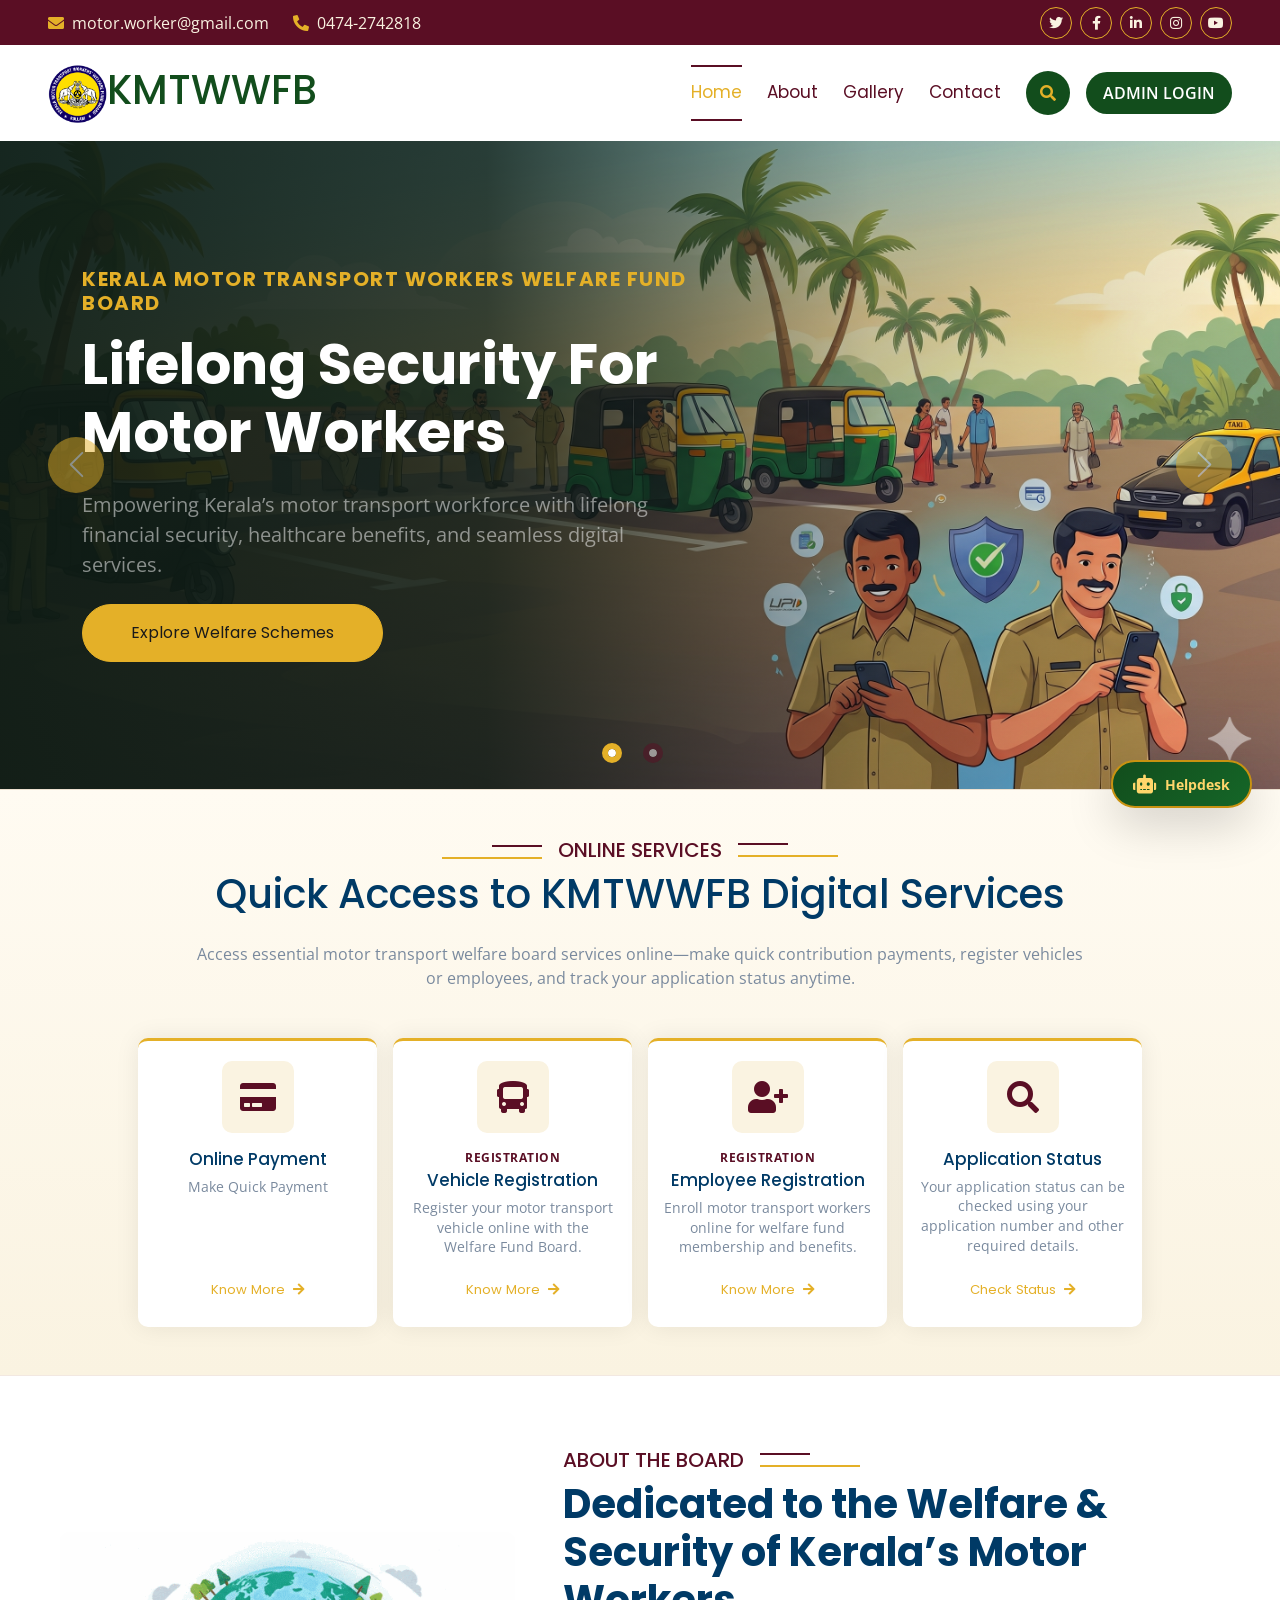
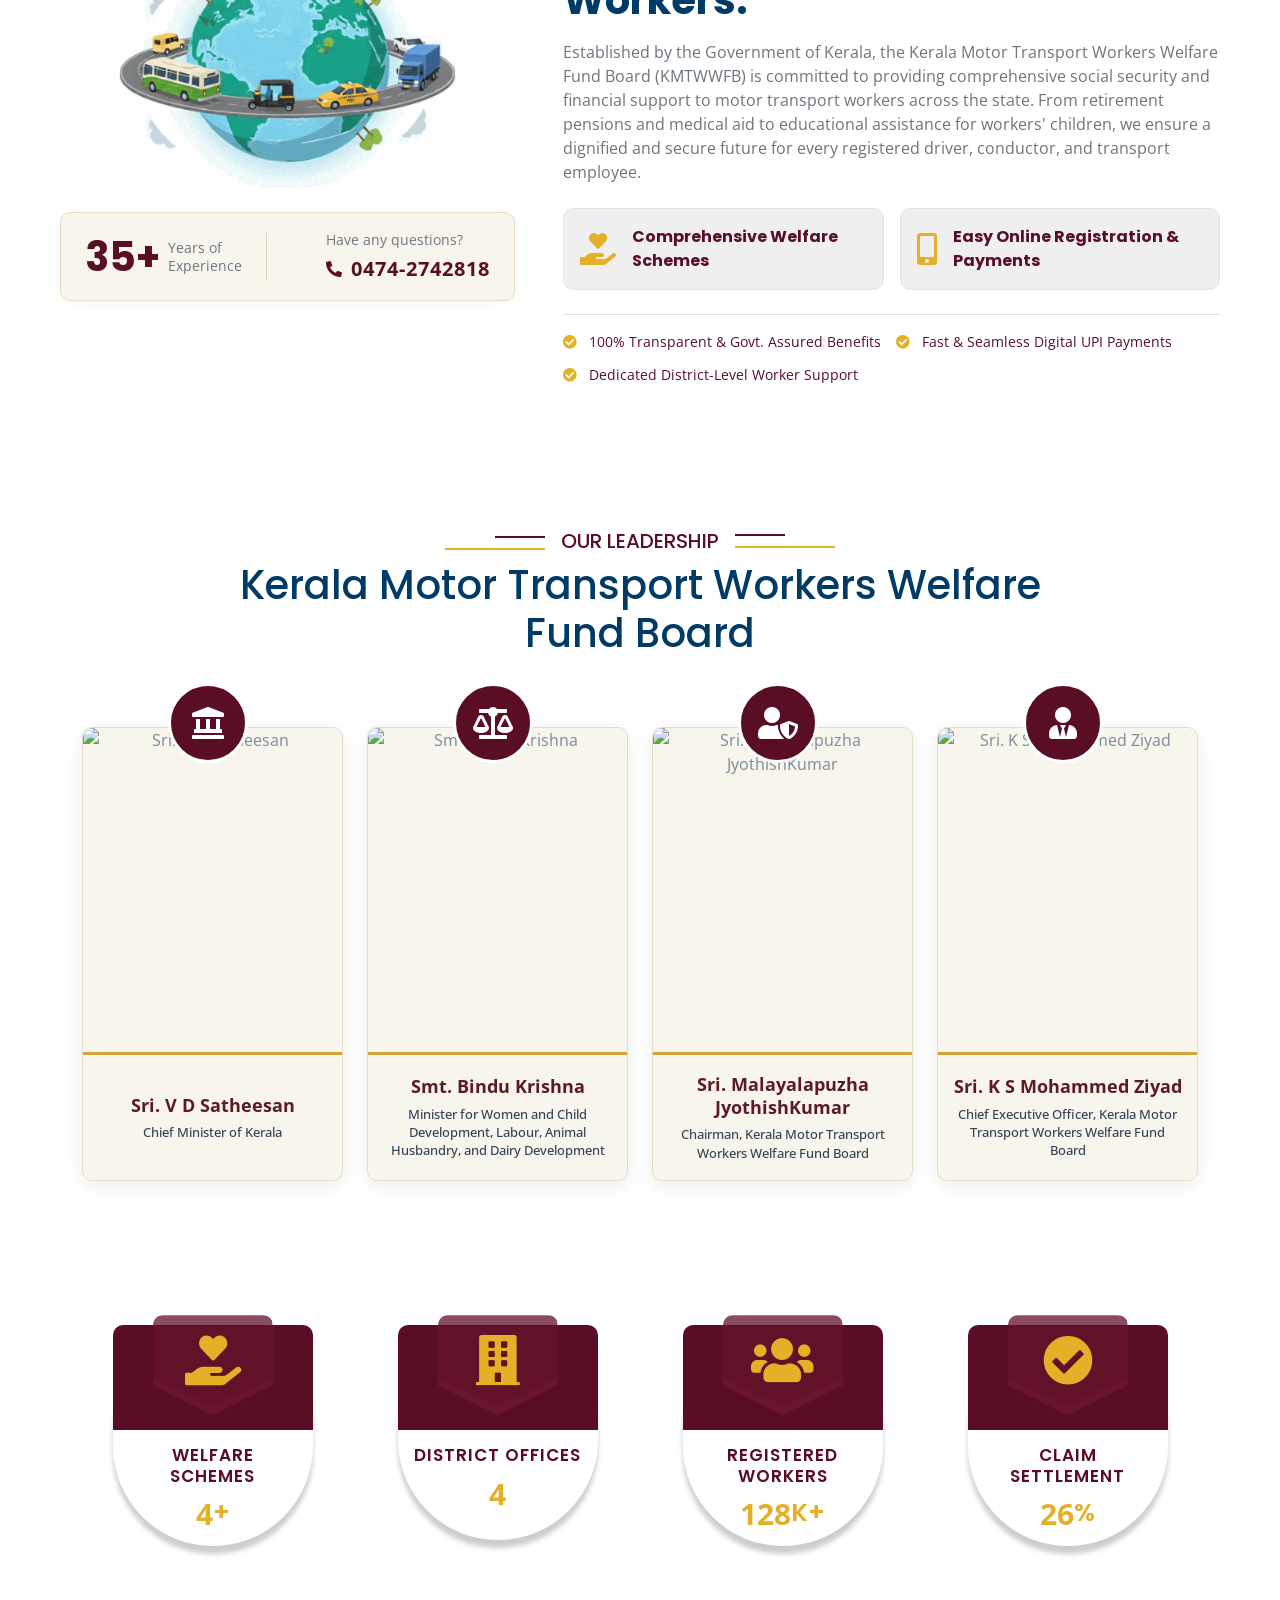
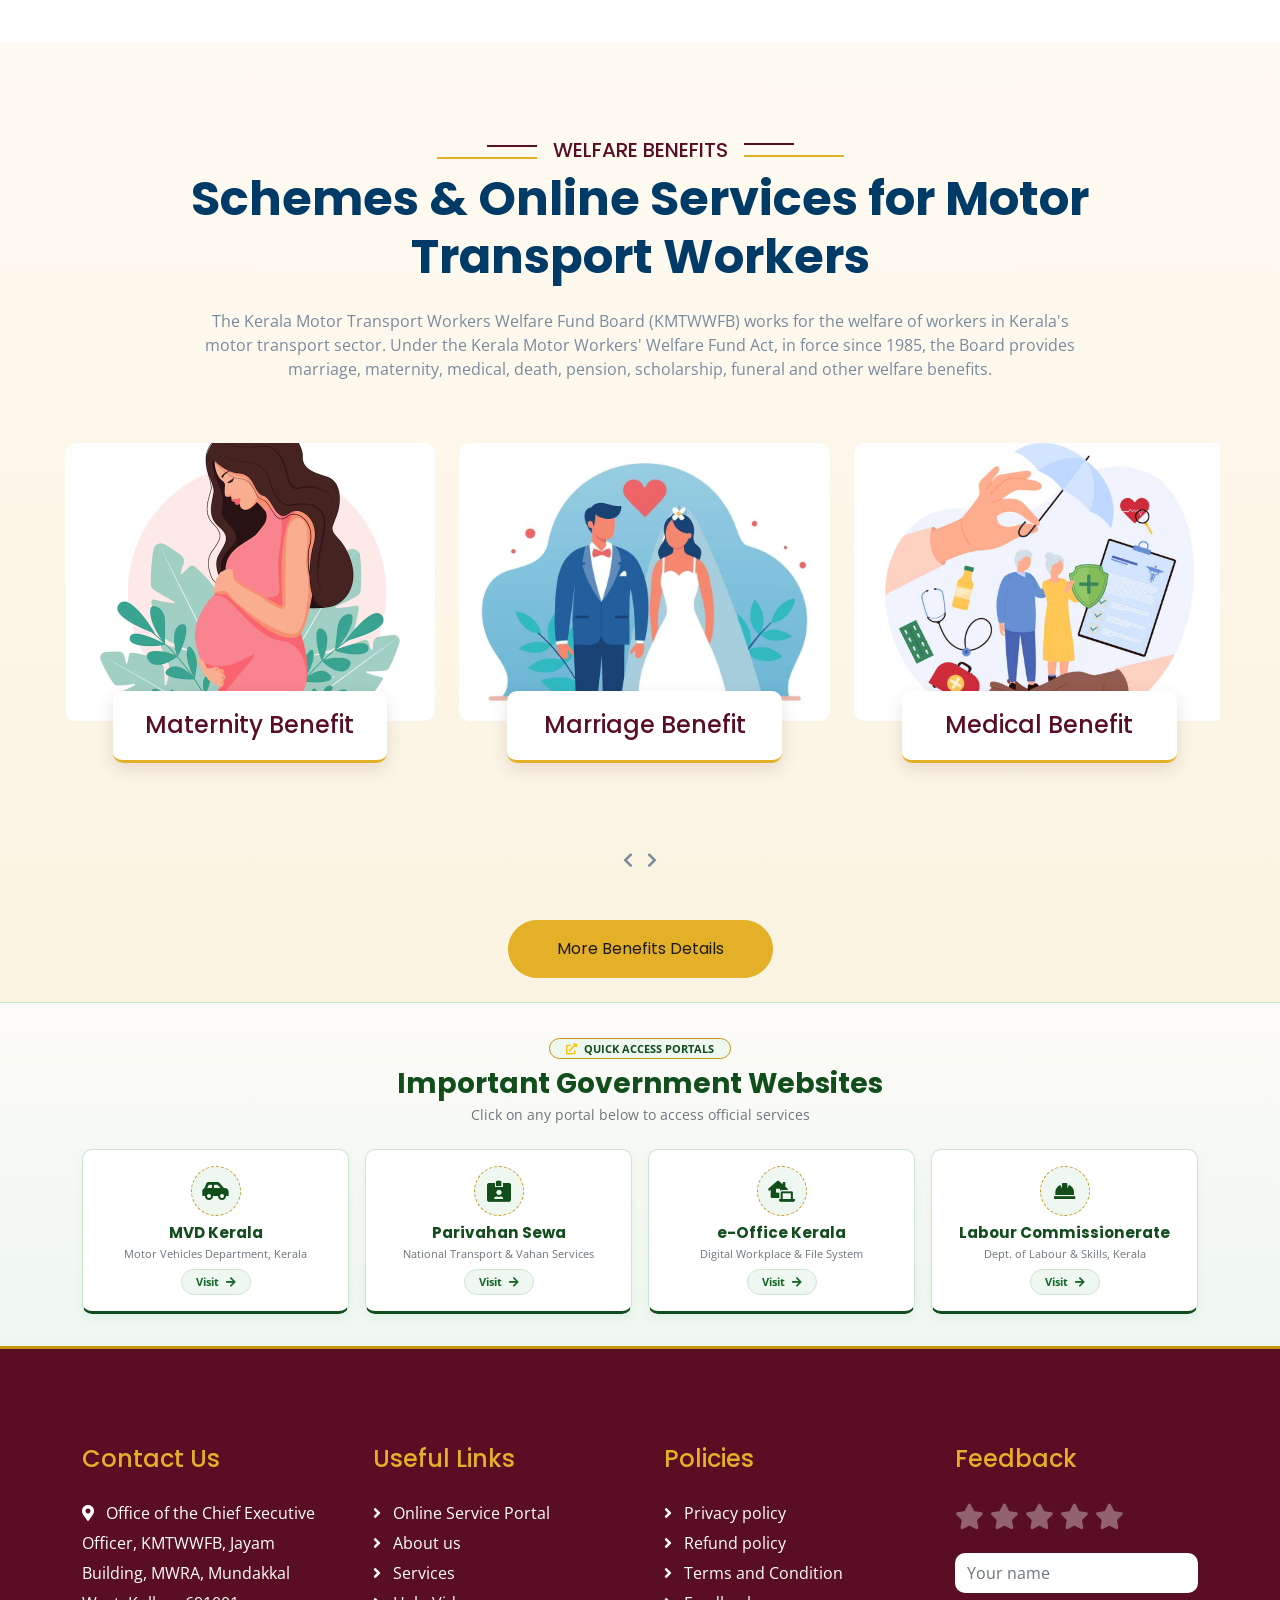
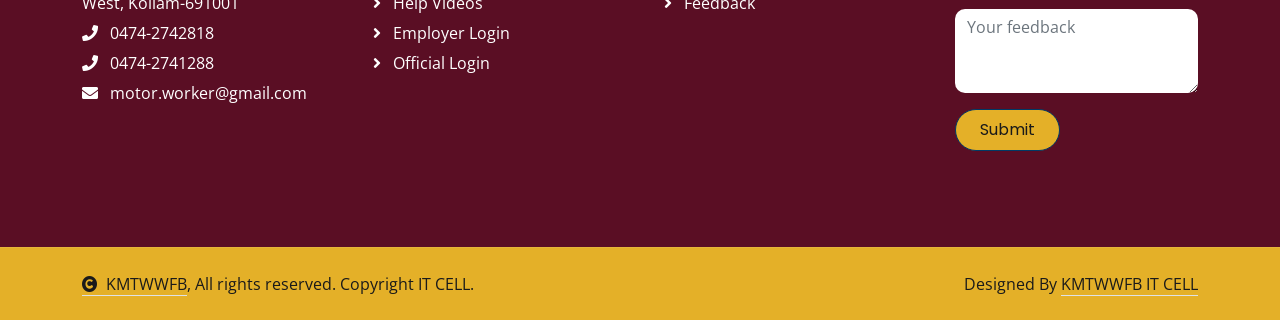
==== index.html @ b854d96a "Updated colors" ====
<!DOCTYPE html>
<html lang="en">

    <head>
        <meta charset="utf-8">
        <title>KMTWWFB</title>
        <meta content="width=device-width, initial-scale=1.0" name="viewport">
        <meta content="" name="keywords">
        <meta content="" name="description">

        <!-- Google Web Fonts -->
        <link rel="preconnect" href="https://fonts.googleapis.com">
        <link rel="preconnect" href="https://fonts.gstatic.com" crossorigin>
        <link href="https://fonts.googleapis.com/css2?family=Open+Sans:wght@400;500;600;700&family=Poppins:wght@200;300;400;500;600&display=swap" rel="stylesheet"> 

        <!-- Icon Font Stylesheet -->
        <link rel="stylesheet" href="https://use.fontawesome.com/releases/v5.15.4/css/all.css"/>
        <link href="https://cdn.jsdelivr.net/npm/bootstrap-icons@1.4.1/font/bootstrap-icons.css" rel="stylesheet">

        <!-- Libraries Stylesheet -->
        <link href="lib/animate/animate.min.css" rel="stylesheet">
        <link href="lib/owlcarousel/assets/owl.carousel.min.css" rel="stylesheet">


        <!-- Customized Bootstrap Stylesheet -->
        <link href="css/bootstrap.min.css" rel="stylesheet">

        <!-- Template Stylesheet -->
        <link href="css/style.css" rel="stylesheet">
    </head>

    <body>

        <!-- Spinner Start -->
        <div id="spinner" class="show bg-white position-fixed translate-middle w-100 vh-100 top-50 start-50 d-flex align-items-center justify-content-center">
            <div class="spinner-border text-secondary" style="width: 3rem; height: 3rem;" role="status">
                <span class="sr-only">Loading...</span>
            </div>
        </div>
        <!-- Spinner End -->


        <!-- Topbar Start -->
        <div class="container-fluid px-5 d-none d-lg-block" style="background-color: #5A0E24;">
            <div class="row gx-0 align-items-center">
                <div class="col-lg-6 text-center text-lg-start mb-lg-0">
                    <div class="d-flex">
                        <a href="mailto:motor.worker@gmail.com" class="me-4" style="color: #FAF3E1;"><i class="fas fa-envelope me-2" style="color: #E4B028;"></i>motor.worker@gmail.com</a>
                        <a href="tel:04742742818" class="me-0" style="color: #FAF3E1;"><i class="fas fa-phone-alt me-2" style="color: #E4B028;"></i>0474-2742818</a>
                    </div>
                </div>

                <div class="col-lg-6 text-center text-lg-end">
                    <div class="d-inline-flex align-items-center social-icons" style="height: 45px;">
                        <a class="btn btn-sm btn-outline-light btn-square rounded-circle me-2" href=""><i class="fab fa-twitter fw-normal"></i></a>
                        <a class="btn btn-sm btn-outline-light btn-square rounded-circle me-2" href=""><i class="fab fa-facebook-f fw-normal"></i></a>
                        <a class="btn btn-sm btn-outline-light btn-square rounded-circle me-2" href=""><i class="fab fa-linkedin-in fw-normal"></i></a>
                        <a class="btn btn-sm btn-outline-light btn-square rounded-circle me-2" href=""><i class="fab fa-instagram fw-normal"></i></a>
                        <a class="btn btn-sm btn-outline-light btn-square rounded-circle" href=""><i class="fab fa-youtube fw-normal"></i></a>
                    </div>
                </div>
                
            </div>
        </div>
        <!-- Topbar End -->

        <!-- Navbar & Hero Start -->
        <div class="container-fluid nav-bar p-0">
            <nav class="navbar navbar-expand-lg navbar-light bg-white px-4 px-lg-5 py-3 py-lg-0">
                <a href="" class="navbar-brand p-0">
                    <h1 class="display-8 m-0" style="color: #124D1C;"><img src="img/logo.png" class="img-fluid" alt="KMTWWFB logo">KMTWWFB</h1>
                </a>
                <button class="navbar-toggler" type="button" data-bs-toggle="collapse" data-bs-target="#navbarCollapse">
                    <span class="fa fa-bars"></span>
                </button>
                <div class="collapse navbar-collapse" id="navbarCollapse">
                    <div class="navbar-nav ms-auto py-0">
                        <a href="index.html" class="nav-item nav-link active">Home</a>
                        
                        <a href="about.html" class="nav-item nav-link">About</a>
                        <a href="gallery.html" class="nav-item nav-link">Gallery</a>
                        <!-- <div class="nav-item dropdown">
                            <a href="#" class="nav-link" data-bs-toggle="dropdown"><span class="dropdown-toggle">Pages</span></a>
                            <div class="dropdown-menu m-0">
                                <a href="feature.html" class="dropdown-item">Feature</a>
                                <a href="" class="dropdown-item">Countries</a>
                                <a href="" class="dropdown-item">Testimonial</a>
                                <a href="" class="dropdown-item">Training</a>
                                <a href="" class="dropdown-item">404 Page</a>
                            </div>
                        </div> -->
                        <a href="contact.html" class="nav-item nav-link">Contact</a>
                    </div>
                    <button class="btn btn-md-square mb-3 mb-md-3 mb-lg-0 me-3" data-bs-toggle="modal" data-bs-target="#searchModal" style="background-color: #124D1C; color: #E4B028;"><i class="fas fa-search"></i></button>
                    <!-- <a href="" class="btn rounded-pill py-2 px-4 px-lg-3 mb-3 mb-md-3 mb-lg-0" style="background-color: #124D1C; color: #FFFFFF;">ADMIN LOGIN</a> -->
                    <a href="login.html" class="btn rounded-pill py-2 px-4 px-lg-3 mb-3 mb-md-3 mb-lg-0" style="background-color: #124D1C; color: #FFFFFF;">ADMIN LOGIN</a>
                </div>
            </nav>
        </div>
        <!-- Navbar & Hero End -->

<!-- Carousel Start -->
<div class="carousel-header">
    <div id="carouselId" class="carousel slide" data-bs-ride="carousel">
        <ol class="carousel-indicators">
            <li data-bs-target="#carouselId" data-bs-slide-to="0" class="active"></li>
            <li data-bs-target="#carouselId" data-bs-slide-to="1"></li>
        </ol>
        <div class="carousel-inner" role="listbox">
            
            <!-- Slide 1 -->
            <div class="carousel-item active">
                <img src="img/2.png" class="img-fluid" alt="KMTWWFB Lifelong Security">
                <div class="carousel-caption">
                    <div class="container">
                        <div class="row">
                            <div class="col-lg-7 col-md-9 text-start">
                                <h5 class="text-uppercase fw-bold mb-2 mb-md-3 wow fadeInUp" data-wow-delay="0.1s" style="color: #E4B028; letter-spacing: 1.5px;">
                                    KERALA MOTOR TRANSPORT WORKERS WELFARE FUND BOARD
                                </h5>
                                <h1 class="display-4 fw-bold text-capitalize text-white mb-3 mb-md-4 wow fadeInUp" data-wow-delay="0.3s">
                                    Lifelong Security for Motor Workers
                                </h1>
                                <p class="text-white-50 mb-4 fs-5 wow fadeInUp" data-wow-delay="0.5s" style="max-width: 580px;">
                                    Empowering Kerala’s motor transport workforce with lifelong financial security, healthcare benefits, and seamless digital services.
                                </p>
                                <a class="btn btn-primary border-secondary rounded-pill py-3 px-5 wow fadeInUp" data-wow-delay="0.7s" href="service.html">
                                    Explore Welfare Schemes
                                </a>
                            </div>
                        </div>
                    </div>
                </div>
            </div>

            <!-- Slide 2 -->
            <div class="carousel-item">
                <img src="img/3.png" class="img-fluid" alt="KMTWWFB Digital Welfare">
                <div class="carousel-caption">
                    <div class="container">
                        <div class="row">
                            <div class="col-lg-7 col-md-9 text-start">
                                <h5 class="text-uppercase fw-bold mb-2 mb-md-3 wow fadeInUp" data-wow-delay="0.1s" style="color: #E4B028; letter-spacing: 1.5px;">
                                    DIGITAL WELFARE SERVICES
                                </h5>
                                <h1 class="display-4 fw-bold text-capitalize text-white mb-3 mb-md-4 wow fadeInUp" data-wow-delay="0.3s">
                                    Seamless Digital Welfare at Your Fingertips
                                </h1>
                                <p class="text-white-50 mb-4 fs-5 wow fadeInUp" data-wow-delay="0.5s" style="max-width: 580px;">
                                    Register online, pay welfare fund contributions via UPI, and track your pension and benefit claims anytime, anywhere across Kerala.
                                </p>
                                <a class="btn btn-primary border-secondary rounded-pill py-3 px-5 wow fadeInUp" data-wow-delay="0.7s" href="service.html">
                                    More Details
                                </a>
                            </div>
                        </div>
                    </div>
                </div>
            </div>

        </div>
        <button class="carousel-control-prev" type="button" data-bs-target="#carouselId" data-bs-slide="prev">
            <span class="carousel-control-prev-icon bg-secondary wow fadeInLeft" data-wow-delay="0.2s" aria-hidden="false"></span>
            <span class="visually-hidden-focusable">Previous</span>
        </button>
        <button class="carousel-control-next" type="button" data-bs-target="#carouselId" data-bs-slide="next">
            <span class="carousel-control-next-icon bg-secondary wow fadeInRight" data-wow-delay="0.2s" aria-hidden="false"></span>
            <span class="visually-hidden-focusable">Next</span>
        </button>
    </div>
</div>
<!-- Carousel End -->

        <div class="container-fluid features overflow-hidden py-5">
            <div class="container">
                <div class="section-title text-center mb-5 wow fadeInUp" data-wow-delay="0.1s">
                    <div class="sub-style">
                        <h5 class="sub-title text-primary px-3">Online Services</h5>
                    </div>
                    <h1 class="display-7 mb-4">Quick Access to KMTWWFB Digital Services</h1>
                    <p class="mb-0">Access essential motor transport welfare board services online—make quick contribution payments, register vehicles or employees, and track your application status anytime.</p>
                </div>
                <div class="row g-3 justify-content-center text-center mx-auto" style="max-width: 1020px;">
                    
                    <!-- 1. Online Payment -->
                    <div class="col-md-6 col-lg-6 col-xl-3 wow fadeInUp" data-wow-delay="0.1s">
                        <div class="feature-item text-center p-4 h-100 d-flex flex-column">
                            <div class="feature-icon p-3 mb-4">
                                <i class="fas fa-credit-card fa-4x text-primary"></i>
                            </div>
                            <div class="feature-content d-flex flex-column flex-grow-1">
                                <h5 class="mb-3">Online Payment</h5>
                                <p class="mb-3">Make Quick Payment</p>
                                <a class="btn btn-secondary rounded-pill mt-auto" href="Payment.html">Know More<i class="fas fa-arrow-right ms-2"></i></a>
                            </div>
                        </div>
                    </div>
        
                    <!-- 2. Vehicle Registration -->
                    <div class="col-md-6 col-lg-6 col-xl-3 wow fadeInUp" data-wow-delay="0.3s">
                        <div class="feature-item text-center p-4 h-100 d-flex flex-column">
                            <div class="feature-icon p-3 mb-4">
                                <i class="fas fa-bus fa-4x text-primary"></i>
                            </div>
                            <div class="feature-content d-flex flex-column flex-grow-1">
                                <small class="text-primary fw-bold text-uppercase mb-1">Registration</small>
                                <h5 class="mb-3">Vehicle Registration</h5>
                                <p class="mb-3">Register your motor transport vehicle online with the Welfare Fund Board.</p>
                                <a class="btn btn-secondary rounded-pill mt-auto" href="vehicle.html">Know More<i class="fas fa-arrow-right ms-2"></i></a>
                            </div>
                        </div>
                    </div>
        
                    <!-- 3. Employee Registration -->
                    <div class="col-md-6 col-lg-6 col-xl-3 wow fadeInUp" data-wow-delay="0.5s">
                        <div class="feature-item text-center p-4 h-100 d-flex flex-column">
                            <div class="feature-icon p-3 mb-4">
                                <i class="fas fa-user-plus fa-4x text-primary"></i>
                            </div>
                            <div class="feature-content d-flex flex-column flex-grow-1">
                                <small class="text-primary fw-bold text-uppercase mb-1">Registration</small>
                                <h5 class="mb-3">Employee Registration</h5>
                                <p class="mb-3">Enroll motor transport workers online for welfare fund membership and benefits.</p>
                                <a class="btn btn-secondary rounded-pill mt-auto" href="employee.html">Know More<i class="fas fa-arrow-right ms-2"></i></a>
                            </div>
                        </div>
                    </div>
        
                    <!-- 4. Application Status -->
                    <div class="col-md-6 col-lg-6 col-xl-3 wow fadeInUp" data-wow-delay="0.7s">
                        <div class="feature-item text-center p-4 h-100 d-flex flex-column">
                            <div class="feature-icon p-3 mb-4">
                                <i class="fas fa-search fa-4x text-primary"></i>
                            </div>
                            <div class="feature-content d-flex flex-column flex-grow-1">
                                <h5 class="mb-3">Application Status</h5>
                                <p class="mb-3">Your application status can be checked using your application number and other required details.</p>
                                <a class="btn btn-secondary rounded-pill mt-auto" href="status.html">Check Status<i class="fas fa-arrow-right ms-2"></i></a>
                            </div>
                        </div>
                    </div>
        
                  
                </div>
            </div>
        </div>


           <!-- About Start -->
<div class="container-fluid py-4 about-wide-section">
    <div class="container-fluid px-4 px-lg-5" style="max-width: 1520px;">
        <div class="row g-4 g-xl-5 align-items-center">
            
            <!-- Left Column: Image + 35+ Experience & Contact Box -->
            <div class="col-xl-5 wow fadeInLeft" data-wow-delay="0.1s">
                <div class="about-img-wrap text-center mb-4">
                    <img src="img/2.gif" alt="KMTWWFB" class="img-fluid about-img">
                </div>

                <!-- Experience & Contact Card -->
                <div class="about-exp-card d-flex align-items-center justify-content-between rounded-3 p-3 px-4 mx-auto">
                    <div class="d-flex align-items-center exp-divider pe-3 pe-sm-4">
                        <h2 class="display-6 fw-bold mb-0 text-primary me-2">35+</h2>
                        <p class="text-muted mb-0 lh-sm small fw-medium">Years of<br>Experience</p>
                    </div>
                    <div class="d-flex flex-column justify-content-center ps-2 ps-sm-3">
                        <span class="text-muted small mb-1">Have any questions?</span>
                        <a href="tel:04742742818" class="text-primary fw-bold fs-5 text-decoration-none d-flex align-items-center" style="letter-spacing: 1px;">
                            <i class="fa fa-phone-alt me-2 fs-6"></i>0474-2742818
                        </a>
                    </div>
                </div>
            </div>

            <!-- Right Column: Content, Feature Boxes & Checkmarks -->
            <div class="col-xl-7 wow fadeInRight" data-wow-delay="0.3s">
                <h5 class="sub-title pe-3">ABOUT THE BOARD</h5>
                <h1 class="display-7 mb-3 fw-bold">Dedicated to the Welfare &amp; Security of Kerala’s Motor Workers.</h1>
                <p class="mb-4 text-muted">Established by the Government of Kerala, the Kerala Motor Transport Workers Welfare Fund Board (KMTWWFB) is committed to providing comprehensive social security and financial support to motor transport workers across the state. From retirement pensions and medical aid to educational assistance for workers' children, we ensure a dignified and secure future for every registered driver, conductor, and transport employee.</p>
                
                <!-- 2 Grey Feature Cards -->
                <div class="row g-3 mb-4">
                    <div class="col-12 col-sm-6">
                        <div class="about-feature-box d-flex align-items-center rounded-3 p-3 h-100">
                            <i class="fas fa-hand-holding-heart fa-2x text-secondary flex-shrink-0"></i>
                            <h6 class="ms-3 mb-0 fw-bold text-primary lh-base">Comprehensive Welfare Schemes</h6>
                        </div>
                    </div>
                    <div class="col-12 col-sm-6">
                        <div class="about-feature-box d-flex align-items-center rounded-3 p-3 h-100">
                            <i class="fas fa-mobile-alt fa-2x text-secondary flex-shrink-0"></i>
                            <h6 class="ms-3 mb-0 fw-bold text-primary lh-base">Easy Online Registration &amp; Payments</h6>
                        </div>
                    </div>
                </div>

                <!-- Checkmarks List -->
                <div class="about-checklist pt-3 border-top">
                    <div class="row g-2">
                        <div class="col-12 col-md-6">
                            <p class="text-primary small fw-semibold mb-1">
                                <i class="fa fa-check-circle text-secondary me-2"></i> 100% Transparent &amp; Govt. Assured Benefits
                            </p>
                        </div>
                        <div class="col-12 col-md-6">
                            <p class="text-primary small fw-semibold mb-1">
                                <i class="fa fa-check-circle text-secondary me-2"></i> Fast &amp; Seamless Digital UPI Payments
                            </p>
                        </div>
                        <div class="col-12 col-md-6">
                            <p class="text-primary small fw-semibold mb-0">
                                <i class="fa fa-check-circle text-secondary me-2"></i> Dedicated District-Level Worker Support
                            </p>
                        </div>
                    </div>
                </div>

            </div>
        </div>
    </div>
</div>
<br>
<!-- About End -->
      <!-- Leadership Start -->
<!-- Leadership Start -->
<div class="container-fluid country leadership-section overflow-hidden py-5  ">            <div class="container">
    <div class="section-title text-center wow fadeInUp" data-wow-delay="0.1s" style="margin-bottom: 70px;">
        <div class="sub-style">
            <h5 class="sub-title text-primary px-3">OUR LEADERSHIP</h5>
        </div>
        <h1 class="display-7 mb-4">Kerala Motor Transport Workers Welfare Fund Board</h1>
    </div>
    <div class="row g-4 text-center">
        <div class="col-sm-6 col-lg-6 col-xl-3 mb-5 mb-xl-0 wow fadeInUp" data-wow-delay="0.1s">                        <div class="country-item">
                <div class="rounded overflow-hidden">
                    <img src="https://encrypted-tbn0.gstatic.com/images?q=tbn:ANd9GcSvx4_kBN87WhGrv0_j-ntZpZUnSe8hyUnbxr4y097QJEvoXCG8nj3Fq7w0&s=10" class="img-fluid w-100 rounded" alt="Sri. V D Satheesan">
                </div>
                <div class="country-flag">
                    <div class="rounded-circle bg-primary text-white d-flex align-items-center justify-content-center border border-3 border-white" style="width: 80px; height: 80px;">
                        <i class="fas fa-landmark fa-2x"></i>
                    </div>
                </div>
                <div class="country-name">
                    <a href="#" class="text-white fs-4">Sri. V D Satheesan</a>
                    <span class="d-block text-white fs-6">Chief Minister of Kerala</span>
                </div>
            </div>
        </div>
        <div class="col-sm-6 col-lg-6 col-xl-3 mb-5 mb-xl-0 wow fadeInUp" data-wow-delay="0.1s">                        <div class="country-item">
                <div class="rounded overflow-hidden">
                    <img src="https://kmtwwfb.kerala.gov.in/assets/img/officials/bindu-krishna.png" class="img-fluid w-100 rounded" alt="Smt. Bindu Krishna">
                </div>
                <div class="country-flag">
                    <div class="rounded-circle bg-primary text-white d-flex align-items-center justify-content-center border border-3 border-white" style="width: 80px; height: 80px;">
                        <i class="fas fa-balance-scale fa-2x"></i>
                    </div>
                </div>
                <div class="country-name">
                    <a href="#" class="text-white fs-4">Smt. Bindu Krishna</a>
                    <span class="d-block text-white fs-6">Minister for Women and Child Development, Labour, Animal Husbandry, and Dairy Development</span>
                </div>
            </div>
        </div>
        <div class="col-sm-6 col-lg-6 col-xl-3 mb-5 mb-xl-0 wow fadeInUp" data-wow-delay="0.1s">                        <div class="country-item">
                <div class="rounded overflow-hidden">
                    <img src="https://kmtwwfb.kerala.gov.in/assets/img/officials/malayalapuzha-jyothishkumar.jpeg" class="img-fluid w-100 rounded" alt="Sri. Malayalapuzha JyothishKumar">
                </div>
                <div class="country-flag">
                    <div class="rounded-circle bg-primary text-white d-flex align-items-center justify-content-center border border-3 border-white" style="width: 80px; height: 80px;">
                        <i class="fas fa-user-shield fa-2x"></i>
                    </div>
                </div>
                <div class="country-name">
                    <a href="#" class="text-white fs-4">Sri. Malayalapuzha JyothishKumar</a>
                    <span class="d-block text-white fs-6">Chairman, Kerala Motor Transport Workers Welfare Fund Board</span>
                </div>
            </div>
        </div>
        <div class="col-sm-6 col-lg-6 col-xl-3 mb-5 mb-xl-0 wow fadeInUp" data-wow-delay="0.1s">                        <div class="country-item">
                <div class="rounded overflow-hidden">
                    <img src="https://kmtwwfb.kerala.gov.in/assets/img/officials/siyad.jpeg" class="img-fluid w-100 rounded" alt="Sri. K S Mohammed Ziyad">
                </div>
                <div class="country-flag">
                    <div class="rounded-circle bg-primary text-white d-flex align-items-center justify-content-center border border-3 border-white" style="width: 80px; height: 80px;">
                        <i class="fas fa-user-tie fa-2x"></i>
                    </div>
                </div>
                <div class="country-name">
                    <a href="#" class="text-white fs-4">Sri. K S Mohammed Ziyad</a>
                    <span class="d-block text-white fs-6">Chief Executive Officer, Kerala Motor Transport Workers Welfare Fund Board</span>
                </div>
            </div>
        </div>
    </div>
</div>
</div>
<!-- Leadership End -->


     <!-- Counter Facts Start -->
<div class="container-fluid counter-facts py-5">
    <div class="container py-5">
        <div class="row g-4">
            <div class="col-12 col-sm-6 col-md-6 col-xl-3 wow fadeInUp" data-wow-delay="0.1s">
                <div class="counter">
                    <div class="counter-icon">
                        <i class="fas fa-hand-holding-heart"></i>
                    </div>
                    <div class="counter-content">
                        <h3>Welfare Schemes</h3>
                        <div class="d-flex align-items-center justify-content-center">
                            <span class="counter-value" data-toggle="counter-up">15</span>
                            <h4 class="text-secondary mb-0" style="font-weight: 600; font-size: 25px;">+</h4>
                        </div>
                    </div>
                </div>
            </div>
            <div class="col-12 col-sm-6 col-md-6 col-xl-3 wow fadeInUp" data-wow-delay="0.3s">
                <div class="counter">
                    <div class="counter-icon">
                        <i class="fas fa-building"></i>
                    </div>
                    <div class="counter-content">
                        <h3>District Offices</h3>
                        <div class="d-flex align-items-center justify-content-center">
                            <span class="counter-value" data-toggle="counter-up">14</span>
                        </div>
                    </div>
                </div>
            </div>
            <div class="col-12 col-sm-6 col-md-6 col-xl-3 wow fadeInUp" data-wow-delay="0.5s">
                <div class="counter">
                    <div class="counter-icon">
                        <i class="fas fa-users"></i>
                    </div>
                    <div class="counter-content">
                        <h3>Registered Workers</h3>
                        <div class="d-flex align-items-center justify-content-center">
                            <span class="counter-value" data-toggle="counter-up">500</span>
                            <h4 class="text-secondary mb-0" style="font-weight: 600; font-size: 25px;">K+</h4>
                        </div>
                    </div>
                </div>
            </div>
            <div class="col-12 col-sm-6 col-md-6 col-xl-3 wow fadeInUp" data-wow-delay="0.7s">
                <div class="counter">
                    <div class="counter-icon">
                        <i class="fas fa-check-circle"></i>
                    </div>
                    <div class="counter-content">
                        <h3>Claim Settlement</h3>
                        <div class="d-flex align-items-center justify-content-center">
                            <span class="counter-value" data-toggle="counter-up">100</span>
                            <h4 class="text-secondary mb-0" style="font-weight: 600; font-size: 25px;">%</h4>
                        </div>
                    </div>
                </div>
            </div>
        </div>
    </div>
</div>
<!-- Counter Facts End -->

           <!-- Services Start -->
           <div class="container-fluid service overflow-hidden pt-5">

            <!-- 1) Title: normal width -->
            <div class="container pt-5">
                <div class="section-title text-center mb-5 wow fadeInUp" data-wow-delay="0.1s">
                    <div class="sub-style">
                        <h5 class="sub-title text-primary px-3">Welfare Benefits</h5>
                    </div>
                    <h1 class="display-5 mb-4">Schemes &amp; Online Services for Motor Transport Workers</h1>
                    <p class="mb-0">The Kerala Motor Transport Workers Welfare Fund Board (KMTWWFB) works for the welfare of workers in Kerala's motor transport sector. Under the Kerala Motor Workers' Welfare Fund Act, in force since 1985, the Board provides marriage, maternity, medical, death, pension, scholarship, funeral and other welfare benefits.</p>
                </div>
            </div>

            <!-- 2) Carousel: FULL WIDTH -->
            <div class="container-fluid px-3 px-lg-5 mt-5">
                <div class="owl-carousel service-carousel wow fadeInUp" data-wow-delay="0.2s">
                    <div class="service-item">
                        <div class="service-inner">
                            <div class="service-img">
                                <img src="img/education.jpg" class="img-fluid w-100 rounded" alt="Educational Benefit">
                            </div>
                            <div class="service-title">
                                <div class="service-title-name">
                                    <div class="service-badge text-center rounded p-3 mx-5 mb-4">
                                        <a href="#" class="h4 mb-0">Educational Benefit</a>
                                    </div>
                                </div>
                                <div class="service-content pb-4">
                                    <a href="#"><h4 class="text-white mb-4 py-3">Educational Benefit</h4></a>
                                    <div class="px-4">
                                        <p class="mb-4">Discover our educational scholarship programs, designed to support and empower students in pursuing their academic goals and dreams.</p>
                                        <a class="btn btn-primary border-secondary rounded-pill py-3 px-5" href="#">Explore More</a>
                                    </div>
                                </div>
                            </div>
                        </div>
                    </div>
                    <div class="service-item">
                        <div class="service-inner">
                            <div class="service-img">
                                <img src="img/meternity.jpg" class="img-fluid w-100 rounded" alt="Maternity Benefit">
                            </div>
                            <div class="service-title">
                                <div class="service-title-name">
                                    <div class="service-badge text-center rounded p-3 mx-5 mb-4">
                                        <a href="#" class="h4 mb-0">Maternity Benefit</a>
                                    </div>
                                </div>
                                <div class="service-content pb-4">
                                    <a href="#"><h4 class="text-white mb-4 py-3">Maternity Benefit</h4></a>
                                    <div class="px-4">
                                        <p class="mb-4">Learn more about our maternity benefit program, designed to provide support and assistance to expecting mothers during this important phase of their lives.</p>
                                        <a class="btn btn-primary border-secondary rounded-pill py-3 px-5" href="#">Explore More</a>
                                    </div>
                                </div>
                            </div>
                        </div>
                    </div>
                    <div class="service-item">
                        <div class="service-inner">
                            <div class="service-img">
                                <img src="img/marriagE.jpg" class="img-fluid w-100 rounded" alt="Marriage Benefit">
                            </div>
                            <div class="service-title">
                                <div class="service-title-name">
                                    <div class="service-badge text-center rounded p-3 mx-5 mb-4">
                                        <a href="#" class="h4 mb-0">Marriage Benefit</a>
                                    </div>
                                </div>
                                <div class="service-content pb-4">
                                    <a href="#"><h4 class="text-white mb-4 py-3">Marriage Benefit</h4></a>
                                    <div class="px-4">
                                        <p class="mb-4">Explore our marriage benefit program, offering support and assistance to couples as they embark on this significant journey together.</p>
                                        <a class="btn btn-primary border-secondary rounded-pill py-3 px-5" href="#">Explore More</a>
                                    </div>
                                </div>
                            </div>
                        </div>
                    </div>
                    <div class="service-item">
                        <div class="service-inner">
                            <div class="service-img">
                                <img src="img/Medical Benefit.jpg" class="img-fluid w-100 rounded" alt="Medical / Death Benefit">
                            </div>
                            <div class="service-title">
                                <div class="service-title-name">
                                    <div class="service-badge text-center rounded p-3 mx-5 mb-4">
                                        <a href="#" class="h4 mb-0">Medical Benefit</a>
                                    </div>
                                </div>
                                <div class="service-content pb-4">
                                    <a href="#"><h4 class="text-white mb-4 py-3">Medical Benefit</h4></a>
                                    <div class="px-4">
                                        <p class="mb-4">Explore our medical treatment program, providing financial support and assistance for medical treatments of members.</p>
                                        <a class="btn btn-primary border-secondary rounded-pill py-3 px-5" href="#">Explore More</a>
                                    </div>
                                </div>
                            </div>
                        </div>
                    </div>
                    <div class="service-item">
                        <div class="service-inner">
                            <div class="service-img">
                                <img src="img/Accidental Death Benefit.webp" class="img-fluid w-100 rounded" alt="Accidental Death Benefit">
                            </div>
                            <div class="service-title">
                                <div class="service-title-name">
                                    <div class="service-badge text-center rounded p-3 mx-5 mb-4">
                                        <a href="#" class="h4 mb-0">Accidental Death Benefit</a>
                                    </div>
                                </div>
                                <div class="service-content pb-4">
                                    <a href="#"><h4 class="text-white mb-4 py-3">Accidental Death Benefit</h4></a>
                                    <div class="px-4">
                                        <p class="mb-4">Discover our accidental death benefit program, offering financial assistance and support to the families of members in the unfortunate event of an accidental death.</p>
                                        <a class="btn btn-primary border-secondary rounded-pill py-3 px-5" href="#">Explore More</a>
                                    </div>
                                </div>
                            </div>
                        </div>
                    </div>
                    <div class="service-item">
                        <div class="service-inner">
                            <div class="service-img">
                                <img src="img/pension.jpeg" class="img-fluid w-100 rounded" alt="Pension">
                            </div>
                            <div class="service-title">
                                <div class="service-title-name">
                                    <div class="service-badge text-center rounded p-3 mx-5 mb-4">
                                        <a href="#" class="h4 mb-0">Pension</a>
                                    </div>
                                </div>
                                <div class="service-content pb-4">
                                    <a href="#"><h4 class="text-white mb-4 py-3">Pension</h4></a>
                                    <div class="px-4">
                                        <p class="mb-4">Pension benefit for members of the fund who have completed the eligible period of membership.</p>
                                        <a class="btn btn-primary border-secondary rounded-pill py-3 px-5" href="#">Explore More</a>
                                    </div>
                                </div>
                            </div>
                        </div>
                    </div>
                </div>
            </div>

            <!-- 3) Button: normal width -->
            <div class="container pb-4">
                <div class="row mt-5">
                    <div class="col-12 d-flex justify-content-center wow fadeInUp" data-wow-delay="0.4s">
                        <a class="btn btn-primary border-secondary rounded-pill py-3 px-5" href="#">
                            More Benefits Details
                        </a>
                    </div>
                </div>
            </div>
        </div>
        <!-- Services End -->


   
        <!-- Testimonial Start -->
        <!-- <div class="container-fluid testimonial overflow-hidden pb-5">
            <div class="container py-5">
                <div class="section-title text-center mb-5 wow fadeInUp" data-wow-delay="0.1s">
                    <div class="sub-style">
                        <h5 class="sub-title text-primary px-3">OUR CLIENTS RIVIEWS</h5>
                    </div>
                    <h1 class="display-5 mb-4">What Our Clients Say</h1>
                    <p class="mb-0">Lorem ipsum dolor sit amet consectetur adipisicing elit. Quaerat deleniti amet at atque sequi quibusdam cumque itaque repudiandae temporibus, eius nam mollitia voluptas maxime veniam necessitatibus saepe in ab? Repellat!</p>
                </div>
                <div class="owl-carousel testimonial-carousel wow zoomInDown" data-wow-delay="0.2s">
                    <div class="testimonial-item">
                        <div class="testimonial-content p-4 mb-5">
                            <p class="fs-5 mb-0">Lorem ipsum dolor sit amet, consectetur adipiscing elit, sed do eiusmod tempor incididunt ut labore et dolore magna aliqua. Ut enim ad minim veniam, quis nostrud exercitati eiusmod tempor incididunt.
                            </p>
                            <div class="d-flex justify-content-end">
                                <i class="fas fa-star text-secondary"></i>
                                <i class="fas fa-star text-secondary"></i>
                                <i class="fas fa-star text-secondary"></i>
                                <i class="fas fa-star text-secondary"></i>
                                <i class="fas fa-star text-secondary"></i>
                            </div>
                        </div>
                        <div class="d-flex">
                            <div class="rounded-circle me-4" style="width: 100px; height: 100px;">
                                <img class="img-fluid rounded-circle" src="img/testimonial-1.jpg" alt="img">
                            </div>
                            <div class="my-auto">
                                <h5>Person Name</h5>
                                <p class="mb-0">Profession</p>
                            </div>
                        </div>
                    </div>
                    <div class="testimonial-item">
                        <div class="testimonial-content p-4 mb-5">
                            <p class="fs-5 mb-0">Lorem ipsum dolor sit amet, consectetur adipiscing elit, sed do eiusmod tempor incididunt ut labore et dolore magna aliqua. Ut enim ad minim veniam, quis nostrud exercitati eiusmod tempor incididunt.
                            </p>
                            <div class="d-flex justify-content-end">
                                <i class="fas fa-star text-secondary"></i>
                                <i class="fas fa-star text-secondary"></i>
                                <i class="fas fa-star text-secondary"></i>
                                <i class="fas fa-star text-secondary"></i>
                                <i class="fas fa-star text-secondary"></i>
                            </div>
                        </div>
                        <div class="d-flex">
                            <div class="rounded-circle me-4" style="width: 100px; height: 100px;">
                                <img class="img-fluid rounded-circle" src="img/testimonial-2.jpg" alt="img">
                            </div>
                            <div class="my-auto">
                                <h5>Person Name</h5>
                                <p class="mb-0">Profession</p>
                            </div>
                        </div>
                    </div>
                    <div class="testimonial-item">
                        <div class="testimonial-content p-4 mb-5">
                            <p class="fs-5 mb-0">Lorem ipsum dolor sit amet, consectetur adipiscing elit, sed do eiusmod tempor incididunt ut labore et dolore magna aliqua. Ut enim ad minim veniam, quis nostrud exercitati eiusmod tempor incididunt.
                            </p>
                            <div class="d-flex justify-content-end">
                                <i class="fas fa-star text-secondary"></i>
                                <i class="fas fa-star text-secondary"></i>
                                <i class="fas fa-star text-secondary"></i>
                                <i class="fas fa-star text-secondary"></i>
                                <i class="fas fa-star text-secondary"></i>
                            </div>
                        </div>
                        <div class="d-flex">
                            <div class="rounded-circle me-4" style="width: 100px; height: 100px;">
                                <img class="img-fluid rounded-circle" src="img/testimonial-3.jpg" alt="img">
                            </div>
                            <div class="my-auto">
                                <h5>Person Name</h5>
                                <p class="mb-0">Profession</p>
                            </div>
                        </div>
                    </div>
                </div>
            </div>
        </div> -->
        <!-- Testimonial End -->



      


        <!-- Contact Start -->
        <!-- <div class="container-fluid contact overflow-hidden pb-5">
            <div class="container py-5">
                <div class="office pt-5">
                    <div class="section-title text-center mb-5 wow fadeInUp" data-wow-delay="0.1s">
                        <div class="sub-style">
                            <h5 class="sub-title text-primary px-3">Worlwide Offices</h5>
                        </div>
                        <h1 class="display-5 mb-4">Explore Our Office Worldwide</h1>
                        <p class="mb-0">Lorem ipsum dolor sit amet consectetur adipisicing elit. Quaerat deleniti amet at atque sequi quibusdam cumque itaque repudiandae temporibus, eius nam mollitia voluptas maxime veniam necessitatibus saepe in ab? Repellat!</p>
                    </div>
                    <div class="row g-4 justify-content-center">
                        <div class="col-md-6 col-lg-6 col-xl-3 wow fadeInUp" data-wow-delay="0.1s">
                            <div class="office-item p-4">
                                <div class="office-img mb-4">
                                    <img src="img/office-2.jpg" class="img-fluid w-100 rounded" alt="">
                                </div>
                                <div class="office-content d-flex flex-column">
                                    <h4 class="mb-2">Australia</h4>
                                    <a href="#" class="text-secondary fs-5 mb-2">+123.456.7890</a>
                                    <a href="#" class="text-muted fs-5 mb-2">travisa@example.com</a>
                                    <p class="mb-0">123, First Floor, 123 St Roots Terrace, Los Angeles 90010 Unitd States of America.</p>
                                </div>
                            </div>
                        </div>
                        <div class="col-md-6 col-lg-6 col-xl-3 wow fadeInUp" data-wow-delay="0.3s">
                            <div class="office-item p-4">
                                <div class="office-img mb-4">
                                    <img src="img/office-1.jpg" class="img-fluid w-100 rounded" alt="">
                                </div>
                                <div class="office-content d-flex flex-column">
                                    <h4 class="mb-2">Canada</h4>
                                    <a href="#" class="text-secondary fs-5 mb-2">(012) 0345 6789</a>
                                    <a href="#" class="text-muted fs-5 mb-2">travisa@example.com</a>
                                    <p class="mb-0">123, First Floor, 123 St Roots Terrace, Los Angeles 90010 Unitd States of America.</p>
                                </div>
                            </div>
                        </div>
                        <div class="col-md-6 col-lg-6 col-xl-3 wow fadeInUp" data-wow-delay="0.5s">
                            <div class="office-item p-4">
                                <div class="office-img mb-4">
                                    <img src="img/office-3.jpg" class="img-fluid w-100 rounded" alt="">
                                </div>
                                <div class="office-content d-flex flex-column">
                                    <h4 class="mb-2">United Kingdom</h4>
                                    <a href="#" class="text-secondary fs-5 mb-2">01234.567.890</a>
                                    <a href="#" class="text-muted fs-5 mb-2">travisa@example.com</a>
                                    <p class="mb-0">123, First Floor, 123 St Roots Terrace, Los Angeles 90010 Unitd States of America.</p>
                                </div>
                            </div>
                        </div>
                        <div class="col-md-6 col-lg-6 col-xl-3 wow fadeInUp" data-wow-delay="0.7s">
                            <div class="office-item p-4">
                                <div class="office-img mb-4">
                                    <img src="img/office-4.jpg" class="img-fluid w-100 rounded" alt="">
                                </div>
                                <div class="office-content d-flex flex-column">
                                    <h4 class="mb-2">India</h4>
                                    <a href="#" class="text-secondary fs-5 mb-2">+123.45.67890</a>
                                    <a href="#" class="text-muted fs-5 mb-2">travisa@example.com</a>
                                    <p class="mb-0">123, First Floor, 123 St Roots Terrace, Los Angeles 90010 Unitd States of America.</p>
                                </div>
                            </div>
                        </div>
                    </div>
                </div>
            </div>
        </div> -->
        <!-- Contact End -->

<!-- Important Government Portals Section Start (Compact Size) -->
<section class="external-portals-section py-4">
    <div class="container py-2" style="max-width: 1140px;">
        
        <!-- Section Title -->
        <div class="text-center mb-4 wow fadeInUp" data-wow-delay="0.1s">
            <span class="badge rounded-pill px-3 py-1 mb-2 fw-bold" style="background-color: #eef8f0; color: #124D1C; border: 1px solid #C89211; font-size: 11px;">
                <i class="fas fa-external-link-alt text-warning me-1"></i> QUICK ACCESS PORTALS
            </span>
            <h3 class="fw-bold mb-1" style="color: #124D1C;">Important Government Websites</h3>
            <p class="text-muted small mb-0">Click on any portal below to access official services</p>
        </div>

        <!-- 4 Compact Portal Icon Cards -->
        <div class="row g-3 justify-content-center">
            
            <!-- 1. MVD Kerala -->
            <div class="col-6 col-md-3 wow fadeInUp" data-wow-delay="0.1s">
                <a href="https://mvd.kerala.gov.in/" target="_blank" rel="noopener noreferrer" class="portal-link-card text-decoration-none d-flex flex-column align-items-center text-center p-3 rounded-3 h-100">
                    <div class="portal-icon-box mb-2">
                        <i class="fas fa-car-side fa-lg"></i>
                    </div>
                    <h6 class="fw-bold portal-title mb-1">MVD Kerala</h6>
                    <p class="text-muted mb-2" style="font-size: 11px; line-height: 1.3;">Motor Vehicles Department, Kerala</p>
                    <span class="portal-visit-tag mt-auto">
                        Visit <i class="fas fa-arrow-right ms-1"></i>
                    </span>
                </a>
            </div>

            <!-- 2. Parivahan Sewa -->
            <div class="col-6 col-md-3 wow fadeInUp" data-wow-delay="0.2s">
                <a href="https://parivahan.gov.in/" target="_blank" rel="noopener noreferrer" class="portal-link-card text-decoration-none d-flex flex-column align-items-center text-center p-3 rounded-3 h-100">
                    <div class="portal-icon-box mb-2">
                        <i class="fas fa-id-card-alt fa-lg"></i>
                    </div>
                    <h6 class="fw-bold portal-title mb-1">Parivahan Sewa</h6>
                    <p class="text-muted mb-2" style="font-size: 11px; line-height: 1.3;">National Transport &amp; Vahan Services</p>
                    <span class="portal-visit-tag mt-auto">
                        Visit <i class="fas fa-arrow-right ms-1"></i>
                    </span>
                </a>
            </div>

            <!-- 3. e-Office Kerala -->
            <div class="col-6 col-md-3 wow fadeInUp" data-wow-delay="0.3s">
                <a href="https://eoffice.kerala.gov.in/" target="_blank" rel="noopener noreferrer" class="portal-link-card text-decoration-none d-flex flex-column align-items-center text-center p-3 rounded-3 h-100">
                    <div class="portal-icon-box mb-2">
                        <i class="fas fa-laptop-house fa-lg"></i>
                    </div>
                    <h6 class="fw-bold portal-title mb-1">e-Office Kerala</h6>
                    <p class="text-muted mb-2" style="font-size: 11px; line-height: 1.3;">Digital Workplace &amp; File System</p>
                    <span class="portal-visit-tag mt-auto">
                        Visit <i class="fas fa-arrow-right ms-1"></i>
                    </span>
                </a>
            </div>

            <!-- 4. Labour Commissionerate -->
            <div class="col-6 col-md-3 wow fadeInUp" data-wow-delay="0.4s">
                <a href="https://lc.kerala.gov.in/" target="_blank" rel="noopener noreferrer" class="portal-link-card text-decoration-none d-flex flex-column align-items-center text-center p-3 rounded-3 h-100">
                    <div class="portal-icon-box mb-2">
                        <i class="fas fa-hard-hat fa-lg"></i>
                    </div>
                    <h6 class="fw-bold portal-title mb-1">Labour Commissionerate</h6>
                    <p class="text-muted mb-2" style="font-size: 11px; line-height: 1.3;">Dept. of Labour &amp; Skills, Kerala</p>
                    <span class="portal-visit-tag mt-auto">
                        Visit <i class="fas fa-arrow-right ms-1"></i>
                    </span>
                </a>
            </div>

        </div>
    </div>
</section>
<!-- Important Government Portals Section End -->
        <!-- Footer Start -->
        <!-- Footer Start -->
<div class="container-fluid footer py-5 wow fadeIn" data-wow-delay="0.2s">
    <div class="container py-5">
        <div class="row g-5">
            <div class="col-md-6 col-lg-6 col-xl-3">
                <div class="footer-item d-flex flex-column">
                    <h4 class="text-secondary mb-4">Contact Us</h4>
                    <a href="#"><i class="fa fa-map-marker-alt me-2"></i> Office of the Chief Executive Officer, KMTWWFB, Jayam Building, MWRA, Mundakkal West, Kollam-691001</a>
                    <a href="tel:04742742818"><i class="fas fa-phone me-2"></i> 0474-2742818</a>
                    <a href="tel:04742741288"><i class="fas fa-phone me-2"></i> 0474-2741288</a>
                    <a href="mailto:motor.worker@gmail.com"><i class="fas fa-envelope me-2"></i> motor.worker@gmail.com</a>
                </div>
            </div>
            
            <div class="col-md-6 col-lg-6 col-xl-3">
                <div class="footer-item d-flex flex-column">
                    <h4 class="text-secondary mb-4">Useful Links</h4>
                    <a href="https://kmtwwfb.kerala.gov.in/index.php" target="_blank" rel="noopener noreferrer"><i class="fas fa-angle-right me-2"></i> Online Service Portal</a>
                    <a href="https://kmtwwfb.kerala.gov.in/index.php#about"><i class="fas fa-angle-right me-2"></i> About us</a>
                    <a href="https://kmtwwfb.kerala.gov.in/index.php/onlineservice/services"><i class="fas fa-angle-right me-2"></i> Services</a>
                    <a href="https://kmtwwfb.kerala.gov.in/index.php/onlineservice/help-videos"><i class="fas fa-angle-right me-2"></i> Help Videos</a>
                    <a href="https://kmtwwfb.kerala.gov.in/index.php/onlineservice/employerLogin"><i class="fas fa-angle-right me-2"></i> Employer Login</a>
                    <a href="https://kmtwwfb.kerala.gov.in/index.php/login"><i class="fas fa-angle-right me-2"></i> Official Login</a>
                </div>
            </div>
            <div class="col-md-6 col-lg-6 col-xl-3">
                <div class="footer-item d-flex flex-column">
                    <h4 class="text-secondary mb-4">Policies</h4>
                    <a href="https://kmtwwfb.kerala.gov.in/index.php/privacypolicy"><i class="fas fa-angle-right me-2"></i> Privacy policy</a>
                    <a href="https://kmtwwfb.kerala.gov.in/index.php/refundpolicy"><i class="fas fa-angle-right me-2"></i> Refund policy</a>
                    <a href="https://kmtwwfb.kerala.gov.in/index.php/termsandcondition"><i class="fas fa-angle-right me-2"></i> Terms and Condition</a>
                    <a href="https://kmtwwfb.kerala.gov.in/index.php#"><i class="fas fa-angle-right me-2"></i> Feedback</a>
                </div>
            </div>
            <!-- Feedback -->
<div class="col-md-6 col-lg-6 col-xl-3">
    <div class="footer-item">
        <h4 class="text-secondary mb-4">Feedback</h4>
        <form id="feedbackForm" action="submit_feedback.php" method="post">
            <!-- Star rating -->
            <div class="star-rating mb-3">
                <input type="radio" id="star5" name="rating" value="5" required><label for="star5" title="Excellent"><i class="fas fa-star"></i></label>
                <input type="radio" id="star4" name="rating" value="4"><label for="star4" title="Good"><i class="fas fa-star"></i></label>
                <input type="radio" id="star3" name="rating" value="3"><label for="star3" title="Average"><i class="fas fa-star"></i></label>
                <input type="radio" id="star2" name="rating" value="2"><label for="star2" title="Poor"><i class="fas fa-star"></i></label>
                <input type="radio" id="star1" name="rating" value="1"><label for="star1" title="Very poor"><i class="fas fa-star"></i></label>
            </div>
            <input type="text" name="name" class="form-control border-0 mb-3 py-2" placeholder="Your name" required>
            <textarea name="message" class="form-control border-0 mb-3" rows="3" placeholder="Your feedback" required></textarea>
            <button type="submit" class="btn btn-primary rounded-pill px-4 py-2">Submit</button>
            <p id="feedbackMsg" class="text-white mt-2 mb-0" style="display:none;">Thank you for your feedback!</p>
        </form>
    </div>
</div>
        </div>
    </div>
</div>
<!-- Footer End -->

<!-- Copyright Start -->
<div class="container-fluid copyright py-4">
    <div class="container">
        <div class="row g-4 align-items-center">
            <div class="col-md-6 text-center text-md-start mb-md-0">
                <span class="text-white"><a href="#" class="border-bottom text-white"><i class="fas fa-copyright text-light me-2"></i>KMTWWFB</a>, All rights reserved. Copyright IT CELL.</span>
            </div>
            <div class="col-md-6 text-center text-md-end text-white">
                <!--/*** This template is free as long as you keep the below author’s credit link/attribution link/backlink. ***/-->
                <!--/*** If you'd like to use the template without the below author’s credit link/attribution link/backlink, ***/-->
                <!--/*** you can purchase the Credit Removal License from "https://htmlcodex.com/credit-removal". ***/-->
                Designed By <a class="border-bottom text-white" >KMTWWFB   IT CELL</a> 
            </div>
        </div>
    </div>
</div>
<!-- Copyright End -->
        <!-- Copyright End -->


        <!-- Back to Top -->
        <a href="#" class="btn btn-primary btn-lg-square back-to-top"><i class="fa fa-arrow-up"></i></a>   

        
    <!-- JavaScript Libraries -->
    <script src="https://ajax.googleapis.com/ajax/libs/jquery/3.6.4/jquery.min.js"></script>
    <script src="https://cdn.jsdelivr.net/npm/bootstrap@5.0.0/dist/js/bootstrap.bundle.min.js"></script>
    <script src="lib/wow/wow.min.js"></script>
    <script src="lib/easing/easing.min.js"></script>
    <script src="lib/waypoints/waypoints.min.js"></script>
    <script src="lib/counterup/counterup.min.js"></script>
    <script src="lib/owlcarousel/owl.carousel.min.js"></script>
    <script>
        document.getElementById('feedbackForm').addEventListener('submit', function (e) {
            e.preventDefault();                       // remove this line once backend is ready
            document.getElementById('feedbackMsg').style.display = 'block';
            this.reset();
        });
        </script>
  <script>
    $(document).ready(function () {
        $(".service-carousel").owlCarousel({
            loop: true,
            margin: 24,
            autoplay: true,
            autoplayTimeout: 2000,
            autoplayHoverPause: true,
            smartSpeed: 800,
            dots: true,
            nav: true,
            navText: ['<i class="fa fa-chevron-left"></i>', '<i class="fa fa-chevron-right"></i>'],
            responsive: {
                0:    { items: 1 },
                576:  { items: 2 },
                992:  { items: 3 },
                1400: { items: 4 }
            }
        });
    });
</script>

    <!-- Template Javascript -->
    <script src="js/main.js"></script>
<!-- KMTWWFB Animated Frontend Helpdesk Chatbot Start -->
<div id="kmtChatbotContainer">
    <!-- Floating Animated Chat Toggle Button -->
    <button id="kmtChatToggle" class="kmt-chat-btn shadow-lg" aria-label="Open Helpdesk Chat">
        <span class="kmt-pulse-ring"></span>
        <span class="kmt-btn-icon">
            <i class="fas fa-robot fa-lg chat-icon-open"></i>
            <i class="fas fa-chevron-down fa-lg chat-icon-close"></i>
        </span>
        <span class="kmt-chat-label">Helpdesk</span>
    </button>

    <!-- Taller Animated Chat Window Box -->
    <div id="kmtChatWindow" class="kmt-chat-window shadow-lg rounded-4 overflow-hidden">
        
        <!-- Gradient Header -->
        <div class="kmt-chat-header p-3 d-flex align-items-center justify-content-between">
            <div class="d-flex align-items-center gap-2">
                <div class="kmt-bot-avatar">
                    <i class="fas fa-robot"></i>
                </div>
                <div>
                    <h6 class="mb-0 text-white fw-bold" style="font-size: 14.5px; letter-spacing: 0.3px;">KMTWWFB Assistant</h6>
                    <small class="d-flex align-items-center gap-1" style="color: #ffd66b; font-size: 11px;">
                        <span class="kmt-online-dot"></span> Online • Instant Help
                    </small>
                </div>
            </div>
            <div class="d-flex align-items-center gap-2">
                <button id="kmtChatClear" class="btn btn-sm kmt-header-action" title="Reset Chat" aria-label="Reset Chat">
                    <i class="fas fa-redo-alt"></i>
                </button>
                <button id="kmtChatClose" class="btn btn-sm kmt-header-action" title="Close Chat" aria-label="Close Chat">
                    <i class="fas fa-times"></i>
                </button>
            </div>
        </div>

        <!-- Messages Area -->
        <div id="kmtChatMessages" class="kmt-chat-body p-3">
            <div class="bot-msg-row">
                <div class="mini-bot-icon"><i class="fas fa-headset"></i></div>
                <div class="bot-msg">
                    നമസ്കാരം! 🙏 <strong>KMTWWFB</strong> ഹെൽപ്പ് ഡെസ്കിലേക്ക് സ്വാഗതം. താഴെ കാണുന്ന വിഷയങ്ങളിൽ ക്ലിക്ക് ചെയ്യുകയോ നിങ്ങളുടെ സംശയം ടൈപ്പ് ചെയ്യുകയോ ചെയ്യാം:
                </div>
            </div>

            <!-- Main Quick Reply Chips + Other Options Button -->
            <div class="kmt-quick-replies mt-1 d-flex flex-wrap gap-2" id="kmtMainChips">
                <button type="button" class="quick-chip" data-q="registration">
                    <i class="fas fa-id-card text-warning me-1"></i> Employee / Vehicle Registration
                </button>
                <button type="button" class="quick-chip" data-q="payment">
                    <i class="fas fa-credit-card text-warning me-1"></i> Online Contribution Payment
                </button>
                <button type="button" class="quick-chip" data-q="schemes">
                    <i class="fas fa-hand-holding-heart text-warning me-1"></i> Welfare Schemes &amp; Pension
                </button>
                <button type="button" class="quick-chip" data-q="hours">
                    <i class="fas fa-clock text-warning me-1"></i> Office Working Hours
                </button>
                <button type="button" class="quick-chip" data-q="contact">
                    <i class="fas fa-phone-alt text-warning me-1"></i> Head Office Contact
                </button>
                <button type="button" class="quick-chip other-options-trigger" id="btnOtherOptions">
                    <i class="fas fa-th-list me-1"></i> Other Options <i class="fas fa-chevron-right ms-1" style="font-size: 10px;"></i>
                </button>
            </div>
        </div>

        <!-- Animated Typing Indicator -->
        <div id="kmtTypingIndicator" class="px-3 pb-2" style="display: none;">
            <div class="typing-bubble">
                <span></span><span></span><span></span>
            </div>
        </div>

        <!-- Input Box -->
        <form id="kmtChatForm" class="kmt-chat-footer p-2 d-flex align-items-center gap-2 bg-white border-top">
            <input type="text" id="kmtChatInput" class="form-control form-control-sm border-0 bg-light rounded-pill px-3 py-2" placeholder="Type your question..." autocomplete="off" required>
            <button type="submit" class="btn btn-sm rounded-circle kmt-send-btn" aria-label="Send">
                <i class="fas fa-paper-plane"></i>
            </button>
        </form>
    </div>
</div>
<!-- KMTWWFB Animated Frontend Helpdesk Chatbot End -->
<script>
    document.addEventListener("DOMContentLoaded", function () {
        const toggleBtn = document.getElementById("kmtChatToggle");
        const closeBtn = document.getElementById("kmtChatClose");
        const clearBtn = document.getElementById("kmtChatClear");
        const chatWindow = document.getElementById("kmtChatWindow");
        const chatForm = document.getElementById("kmtChatForm");
        const chatInput = document.getElementById("kmtChatInput");
        const messagesBox = document.getElementById("kmtChatMessages");
        const typingIndicator = document.getElementById("kmtTypingIndicator");
    
        const initialHTML = messagesBox.innerHTML;
    
        // Original Replies + Sub-menu Replies for Other Options
        const botReplies = {
            registration: "📝 <strong>Registration:</strong> തൊഴിലാളികൾക്കും വാഹന ഉടമകൾക്കും <a href='https://kmtwwfb.kerala.gov.in/index.php' target='_blank' class='fw-bold text-success'>Online Service Portal</a> വഴി രജിസ്റ്റർ ചെയ്യാം. ആവശ്യമായ രേഖകൾ: Driving License, RC Book, Aadhaar, Bank Passbook.",
            payment: "💳 <strong>Online Payment:</strong> പ്രതിമാസ ക്ഷേമനിധി അംശാദായം (Contribution) UPI, Debit Card, Net Banking എന്നിവ വഴി <a href='https://kmtwwfb.kerala.gov.in/index.php' target='_blank' class='fw-bold text-success'>KMTWWFB Portal</a> വഴി നേരിട്ട് അടയ്ക്കാവുന്നതാണ്.",
            schemes: "🛡️ <strong>Welfare Schemes:</strong> പെൻഷൻ, ചികിത്സാ സഹായം, വിവാഹ ധനസഹായം, പ്രസവാനുകൂല്യം, വിദ്യാഭ്യാസ സ്കോളർഷിപ്പ് എന്നിവ ലഭ്യമാണ്. കൂടുതൽ വിവരങ്ങൾക്ക് <a href='https://kmtwwfb.kerala.gov.in/index.php/onlineservice/services' class='fw-bold text-success'>Welfare Benefits</a> പേജ് സന്ദർശിക്കുക.",
            hours: "⏰ <strong>Office Working Hours:</strong><br>• Corporation / Municipality: <strong>10:15 AM – 5:15 PM</strong><br>• Panchayat Area: <strong>10:00 AM – 5:00 PM</strong><br>(ഞായറാഴ്ചയും രണ്ടാം ശനിയാഴ്ചയും അവധി).",
            contact: "📞 <strong>Head Office (Kollam):</strong><br>Jayam Building, Mundakkal West, Kollam - 691001.<br>ഫോൺ: <a href='tel:04742742818' class='fw-bold text-success'>0474-2742818</a>, <a href='tel:04742741288' class='fw-bold text-success'>0474-2741288</a>.",
    
            // Sub-options inside "Other Options"
            emp_reg: "👷 <strong>Employee Registration:</strong><br>മോട്ടോർ തൊഴിലാളികൾക്ക് <strong>Form 1</strong> പ്രകാരം <a href='employee.html' target='_blank' class='fw-bold text-success'>Employee Registration Detailes</a> വഴി അപേക്ഷിക്കാം.<br>• രേഖകൾ: Driving License / Badge, Aadhaar, Photo, Bank Passbook.",
            veh_reg: "🚌 <strong>Vehicle Registration:</strong><br>വാഹന ഉടമകൾക്ക് <strong>Form 2 &amp; Form 3</strong> പ്രകാരം <a href='vehicle.html' target='_blank' class='fw-bold text-success'>Vehicle Registration detailes</a> വഴി വാഹനം രജിസ്റ്റർ ചെയ്യാം.<br>• രേഖകൾ: Vehicle RC Book, Permit, Insurance.",
            app_status: "🔍 <strong>Application Status:</strong><br>നിങ്ങളുടെ അപേക്ഷയുടെ നിലവിലെ സ്ഥിതി (Pending / Approved) അറിയാൻ <a href='status.html' target='_blank' class='fw-bold text-success'>KMTWWFB Portal</a>-ൽ Application Number അല്ലെങ്കിൽ Mobile Number നൽകി പരിശോധിക്കാവുന്നതാണ്.",
            pay_details: "🧾 <strong>Payment Details &amp; Receipt:</strong><br>അടച്ച അംശാദായത്തിന്റെ വിവരങ്ങളും രസീതും (Receipt) ഡൗൺലോഡ് ചെയ്യാൻ <a href='payment.html' target='_blank' class='fw-bold text-success'>Payment Detailes</a> അല്ലെങ്കിൽ <strong>KMTWWFB Mobile App</strong> ഉപയോഗിക്കുക."
        };
    
        function toggleChat(forceState) {
            const isOpen = typeof forceState === "boolean" ? forceState : !chatWindow.classList.contains("open");
            chatWindow.classList.toggle("open", isOpen);
            toggleBtn.classList.toggle("is-open", isOpen);
            if (isOpen) setTimeout(() => chatInput.focus(), 250);
        }
    
        toggleBtn.addEventListener("click", () => toggleChat());
        closeBtn.addEventListener("click", () => toggleChat(false));
    
        function appendUserMessage(text) {
            const div = document.createElement("div");
            div.className = "user-msg";
            div.textContent = text;
            messagesBox.appendChild(div);
            messagesBox.scrollTop = messagesBox.scrollHeight;
        }
    
        function appendBotMessageWithTyping(htmlText, callback) {
            typingIndicator.style.display = "block";
            messagesBox.scrollTop = messagesBox.scrollHeight;
    
            setTimeout(() => {
                typingIndicator.style.display = "none";
                const row = document.createElement("div");
                row.className = "bot-msg-row";
                row.innerHTML = `<div class="mini-bot-icon"><i class="fas fa-headset"></i></div><div class="bot-msg">${htmlText}</div>`;
                messagesBox.appendChild(row);
                if (typeof callback === "function") callback();
                messagesBox.scrollTop = messagesBox.scrollHeight;
            }, 450);
        }
    
        // Show Sub-Menu Options when "Other Options" is clicked
        function showOtherOptionsMenu() {
            const subBox = document.createElement("div");
            subBox.className = "sub-options-box mt-1";
            subBox.innerHTML = `
                <div class="small fw-bold mb-2" style="color: #124D1C;">
                    <i class="fas fa-folder-open text-warning me-1"></i> Select a Service Option:
                </div>
                <div class="d-flex flex-wrap gap-2">
                    <button type="button" class="quick-chip sub-chip" data-q="emp_reg">
                        <i class="fas fa-user-plus text-warning me-1"></i> Employee Registration
                    </button>
                    <button type="button" class="quick-chip sub-chip" data-q="veh_reg">
                        <i class="fas fa-bus text-warning me-1"></i> Vehicle Registration
                    </button>
                    <button type="button" class="quick-chip sub-chip" data-q="app_status">
                        <i class="fas fa-search-location text-warning me-1"></i> Application Status
                    </button>
                    <button type="button" class="quick-chip sub-chip" data-q="pay_details">
                        <i class="fas fa-file-invoice-dollar text-warning me-1"></i> Payment Details
                    </button>
                    <button type="button" class="quick-chip other-options-trigger back-main-chip">
                        <i class="fas fa-arrow-left me-1"></i> Back to Main Options
                    </button>
                </div>
            `;
            messagesBox.appendChild(subBox);
    
            subBox.querySelectorAll(".sub-chip").forEach(btn => {
                btn.addEventListener("click", function () {
                    const key = this.getAttribute("data-q");
                    appendUserMessage(this.textContent.trim());
                    appendBotMessageWithTyping(botReplies[key]);
                });
            });
    
            subBox.querySelector(".back-main-chip").addEventListener("click", function () {
                appendUserMessage("Back to Main Options");
                messagesBox.innerHTML = initialHTML;
                bindChips(messagesBox);
            });
        }
    
        function getSmartResponse(text) {
            const q = text.toLowerCase();
            if (q.includes("status") || q.includes("track") || q.includes("application") || q.includes("അപേക്ഷ")) return botReplies.app_status;
            if (q.includes("employee") || q.includes("worker") || q.includes("form 1")) return botReplies.emp_reg;
            if (q.includes("vehicle") || q.includes("bus") || q.includes("auto") || q.includes("rc") || q.includes("വാഹനം")) return botReplies.veh_reg;
            if (q.includes("receipt") || q.includes("history") || q.includes("payment detail")) return botReplies.pay_details;
            if (q.includes("reg") || q.includes("join") || q.includes("രജിസ്റ്റർ")) return botReplies.registration;
            if (q.includes("pay") || q.includes("upi") || q.includes("contribution") || q.includes("അംശാദായം")) return botReplies.payment;
            if (q.includes("scheme") || q.includes("pension") || q.includes("scholarship") || q.includes("പെൻഷൻ")) return botReplies.schemes;
            if (q.includes("time") || q.includes("hour") || q.includes("സമയം")) return botReplies.hours;
            if (q.includes("contact") || q.includes("phone") || q.includes("kollam") || q.includes("നമ്പർ")) return botReplies.contact;
            return "കൂടുതൽ വിവരങ്ങൾക്കായി <strong>0474-2742818</strong> എന്ന നമ്പറിൽ വിളിക്കുകയോ <strong>Other Options</strong> തിരഞ്ഞെടുക്കുകയോ ചെയ്യുക.";
        }
    
        function bindChips(container) {
            container.querySelectorAll(".quick-chip[data-q]").forEach(chip => {
                chip.addEventListener("click", function () {
                    const key = this.getAttribute("data-q");
                    appendUserMessage(this.textContent.trim());
                    appendBotMessageWithTyping(botReplies[key]);
                });
            });
    
            const otherBtn = container.querySelector("#btnOtherOptions");
            if (otherBtn) {
                otherBtn.addEventListener("click", function () {
                    appendUserMessage("Other Options");
                    appendBotMessageWithTyping("താഴെ കാണുന്ന സേവനങ്ങളിൽ ആവശ്യമുള്ളത് തിരഞ്ഞെടുക്കുക:", showOtherOptionsMenu);
                });
            }
        }
    
        bindChips(messagesBox);
    
        clearBtn.addEventListener("click", () => {
            messagesBox.innerHTML = initialHTML;
            bindChips(messagesBox);
        });
    
        chatForm.addEventListener("submit", function (e) {
            e.preventDefault();
            const userText = chatInput.value.trim();
            if (!userText) return;
            appendUserMessage(userText);
            chatInput.value = "";
            appendBotMessageWithTyping(getSmartResponse(userText));
        });
    });
    </script>
    </body>

</html>
---- css/style.css ----
/* =========================================================
   KMTWWFB  -  style.css  (clean version, no duplicates)
   Palette: Maroon #5A0E24 | Gold #E4B028 | Cream #FAF3E1 | Green #124D1C
   ========================================================= */

/*** 1. Theme variables ***/
:root {
    --bs-primary: #5A0E24;              /* maroon */
    --bs-secondary: #E4B028;            /* gold */
    --bs-primary-rgb: 90, 14, 36;
    --bs-secondary-rgb: 228, 176, 40;
    --bs-dark: #3B0916;
    --bs-dark-rgb: 59, 9, 22;
    --bs-light: #FAF3E1;                /* cream */
    --bs-light-rgb: 250, 243, 225;

    --maroon-soft-rgb: 122, 28, 56;     /* lighter maroon */
    --kmtwwfb-green: #124D1C;
    --ink: #1A1A1A;
    --ease: cubic-bezier(.4, 0, .2, 1); /* smooth easing used everywhere */
}

html { scroll-behavior: smooth; }


/*** 2. Utility classes -> theme colours (Bootstrap has hard-coded colours) ***/
.text-primary     { color: var(--bs-primary) !important; }
.text-secondary   { color: var(--bs-secondary) !important; }
.bg-primary       { background-color: var(--bs-primary) !important; }
.bg-secondary     { background-color: var(--bs-secondary) !important; }
.bg-light         { background-color: var(--bs-light) !important; }
.border-primary   { border-color: var(--bs-primary) !important; }
.border-secondary { border-color: var(--bs-secondary) !important; }

.leadership-section,.counter-facts{  background: linear-gradient(rgba(255, 255, 255, .5), rgba(255, 255, 255, .4)), url(../img/count.png);
background-size: cover;
background-attachment: fixed;
background-position: center center;
background-repeat: no-repeat;
}
/*** 3. Spinner ***/
#spinner {
    opacity: 0;
    visibility: hidden;
    transition: opacity .5s ease-out, visibility 0s linear .5s;
    z-index: 99999;
}

#spinner.show {
    transition: opacity .5s ease-out, visibility 0s linear 0s;
    visibility: visible;
    opacity: 1;
}


/*** 4. Back to top ***/
.back-to-top {
    position: fixed;
    right: 30px;
    bottom: 30px;
    display: flex;
    width: 45px;
    height: 45px;
    align-items: center;
    justify-content: center;
    transition: 0.5s var(--ease);
    z-index: 99;
}

.back-to-top:hover {
    transform: translateY(-6px);
    box-shadow: 0 10px 22px rgba(var(--bs-primary-rgb), .35);
}


/*** 5. Buttons ***/
.btn {
    font-weight: 600;
    transition: .4s var(--ease);
}

.btn-square    { width: 32px; height: 32px; }
.btn-sm-square { width: 34px; height: 34px; }
.btn-md-square { width: 44px; height: 44px; }
.btn-lg-square { width: 56px; height: 56px; }

.btn-square,
.btn-sm-square,
.btn-md-square,
.btn-lg-square {
    padding: 0;
    display: flex;
    align-items: center;
    justify-content: center;
    font-weight: normal;
    border-radius: 50%;
}

.btn.btn-primary {
    background: var(--bs-secondary) !important;      /* gold */
    color: var(--ink) !important;
    font-family: 'Poppins', sans-serif;
    font-weight: 400;
}

.btn.btn.btn-primary:hover {
    background: var(--bs-primary) !important;        /* maroon */
    color: var(--bs-secondary) !important;
    border: 1px solid var(--bs-secondary);
    transform: translateY(-3px);
    box-shadow: 0 10px 22px rgba(var(--bs-primary-rgb), .3);
}

.btn.btn-primary:active { transform: translateY(0); }

.btn.btn-secondary {
    background: transparent;
    color: var(--bs-secondary);
    font-family: 'Poppins', sans-serif;
    font-weight: 400;
    border: none;
}

.btn.btn-secondary:hover { color: var(--bs-primary) !important; }

/* header buttons (search / admin login) get the same lift */
.nav-bar .btn:hover {
    transform: translateY(-2px);
    box-shadow: 0 8px 18px rgba(18, 77, 28, .35);
}


/*** 6. Section titles ***/
.section-title {
    max-width: 900px;
    text-align: center;
    margin: 0 auto;
}

.section-title .sub-style,
.sub-title {
    position: relative;
    display: inline-block;
    text-transform: uppercase;
    color: var(--bs-primary);
}

.section-title .sub-style::before {
    content: "";
    width: 100px;
    position: absolute;
    bottom: 50%;
    left: 0;
    transform: translateY(-50%);
    margin-bottom: -6px;
    margin-left: -100px;
    border: 1px solid var(--bs-secondary) !important;
}

.section-title .sub-style::after {
    content: "";
    width: 50px;
    position: absolute;
    top: 50%;
    left: 0;
    transform: translateY(-50%);
    margin-top: -8px;
    margin-left: -50px;
    border: 1px solid var(--bs-primary) !important;
}

.sub-title::before {
    content: "";
    width: 100px;
    position: absolute;
    bottom: 50%;
    right: 0;
    transform: translateY(-50%);
    margin-bottom: -8px;
    margin-right: -100px;
    border: 1px solid var(--bs-secondary) !important;
}

.sub-title::after {
    content: "";
    width: 50px;
    position: absolute;
    top: 50%;
    right: 0;
    transform: translateY(-50%);
    margin-top: -6px;
    margin-right: -50px;
    border: 1px solid var(--bs-primary) !important;
}


/*** 7. Topbar ***/
.fixed-top .container { transition: 0.5s; }

.topbar {
    padding: 2px 10px 2px 20px;
    background: var(--bs-primary) !important;
}

.topbar a,
.topbar a i { transition: 0.4s var(--ease); }

.topbar a:hover,
.topbar a i:hover { color: var(--bs-secondary) !important; }

@media (max-width: 768px) {
    .topbar { display: none; }
}

/* social icons: gold ring, cream icon -> gold fill + maroon icon on hover */
.social-icons .btn {
    border: 1px solid var(--bs-secondary);
    background: transparent;
}

.social-icons .btn i {
    color: var(--bs-light);
    transition: 0.4s var(--ease);
}

.social-icons .btn:hover {
    background: var(--bs-secondary);
    border-color: var(--bs-secondary);
    transform: translateY(-3px) rotate(360deg);
}

.social-icons .btn:hover i { color: var(--bs-primary); }


/*** 8. Navbar ***/
.navbar-light .navbar-nav .nav-link {
    font-family: 'Poppins', sans-serif;
    position: relative;
    margin-right: 25px;
    padding: 35px 0;
    color: var(--bs-primary) !important;
    font-size: 17px;
    font-weight: 400;
    outline: none;
    transition: .4s var(--ease);
}

.sticky-top .navbar-light .navbar-nav .nav-link { padding: 20px 0; }

.navbar-light .navbar-nav .nav-link:hover,
.navbar-light .navbar-nav .nav-link.active { color: var(--bs-secondary) !important; }

.navbar-light .navbar-brand img {
    max-height: 60px;
    transition: .5s;
}

.sticky-top .navbar-light .navbar-brand img { max-height: 45px; }

.navbar .dropdown-toggle::after {
    border: none;
    content: "\f107";
    font-family: "Font Awesome 5 Free";
    font-weight: 600;
    vertical-align: middle;
}

@media (min-width: 1200px) {
    .navbar .nav-item .dropdown-menu {
        display: block;
        visibility: hidden;
        top: 100%;
        transform: rotateX(-75deg);
        transform-origin: 0% 0%;
        border: 0;
        border-radius: 10px;
        transition: .5s var(--ease);
        opacity: 0;
    }
}

.dropdown .dropdown-menu a { transition: .3s var(--ease); }

.dropdown .dropdown-menu a:hover {
    background: var(--bs-primary);
    color: var(--bs-secondary);
    padding-left: 1.4rem;              /* small slide on hover */
}

.navbar .nav-item:hover .dropdown-menu {
    transform: rotateX(0deg);
    visibility: visible;
    background: var(--bs-light) !important;
    opacity: 1;
}

@media (max-width: 991.98px) {
    .sticky-top {
        position: relative;
        background: var(--bs-white);
    }

    .navbar.navbar-expand-lg .navbar-toggler {
        padding: 10px 20px;
        border: 1px solid var(--bs-primary) !important;
        color: var(--bs-primary);
    }

    .navbar-light .navbar-collapse {
        margin-top: 15px;
        border-top: 1px solid #DDDDDD;
    }

    .navbar-light .navbar-nav .nav-link,
    .sticky-top .navbar-light .navbar-nav .nav-link {
        padding: 10px 0;
        margin-left: 0;
        color: var(--bs-dark) !important;
    }

    .navbar-light .navbar-brand img { max-height: 45px; }
}

@media (min-width: 991.98px) {
    .sticky-top .navbar-light { background: var(--bs-light) !important; }

    /* top & bottom lines slide in on hover / active */
    .navbar-light .navbar-nav .nav-link::before,
    .navbar-light .navbar-nav .nav-link::after {
        position: absolute;
        content: "";
        top: 30px;
        bottom: 30px;
        left: 0;
        width: 100%;
        height: 2px;
        background: var(--bs-primary);
        opacity: 0;
        transition: all 0.5s var(--ease);
    }

    .navbar-light .navbar-nav .nav-link::before { bottom: auto; }
    .navbar-light .navbar-nav .nav-link::after  { top: auto; }

    .navbar-light .navbar-nav .nav-link:hover::before,
    .navbar-light .navbar-nav .nav-link.active::before {
        top: 20px;
        opacity: 1;
    }

    .navbar-light .navbar-nav .nav-link:hover::after,
    .navbar-light .navbar-nav .nav-link.active::after {
        bottom: 20px;
        opacity: 1;
    }
}

#searchModal .modal-content { background: rgba(240, 245, 251, 0.5); }

/* arrows & dots always above the caption, so they stay clickable */
.carousel-header .carousel-control-prev,
.carousel-header .carousel-control-next,
.carousel-header .carousel-indicators { z-index: 5; }
/*** 9. Single page hero header ***/
.bg-breadcrumb {
    background: linear-gradient(rgba(var(--maroon-soft-rgb), .9), rgba(var(--bs-primary-rgb), .8)), url(../img/breadcrumb.png);
    background-position: center center;
    background-repeat: no-repeat;
    background-attachment: initial;
    background-size: cover;
    padding: 100px 0 60px 0;
}
/*** 10. Carousel hero (Left Text + Crisp Right Illustration) ***/
.carousel-header .carousel-control-prev .carousel-control-prev-icon,
.carousel-header .carousel-control-next .carousel-control-next-icon {
    width: 3.5rem;
    height: 3.5rem;
    margin-left: -40px;
    border-radius: 50%;
    background-size: 55% 55%;
    transition: 0.4s ease;
    z-index: 5;
}

.carousel-header .carousel-control-next .carousel-control-next-icon {
    margin-left: 0;
    margin-right: -40px;
}

.carousel-header .carousel-control-prev:hover .carousel-control-prev-icon,
.carousel-header .carousel-control-next:hover .carousel-control-next-icon {
    transform: scale(1.12);
    box-shadow: 0 0 0 8px rgba(var(--bs-secondary-rgb), .25);
}

.carousel-header .carousel .carousel-indicators {
    padding-bottom: 10px;
    z-index: 5;
}

.carousel-header .carousel .carousel-indicators li {
    width: 8px;
    height: 8px;
    border: 6px solid var(--bs-primary);
    border-radius: 50%;
    margin-right: 18px;
    transition: 0.4s ease;
}

.carousel-header .carousel .carousel-indicators li.active {
    border: 6px solid var(--bs-secondary);
}

.carousel-header .carousel-inner .carousel-item {
    position: relative;
    height: 72vh;
    min-height: 480px;
    overflow: hidden;
    background: #14221a;
}

/* Remove old blur overlay so image stays 100% sharp */
.carousel-header .carousel-inner .carousel-item::before {
    display: none !important;
}

/* Keep workers & vehicles positioned cleanly on the right */
.carousel-header .carousel-inner .carousel-item img {
    display: block;
    width: 100%;
    height: 100%;
    object-fit: cover;
    object-position: right 65%;
    filter: none !important;
}

/* Dark gradient ONLY on the left behind the text; right side stays bright & clear */
.carousel-header .carousel-inner .carousel-item .carousel-caption {
    position: absolute;
    width: 100%;
    height: 100%;
    top: 0;
    left: 0;
    right: 0;
    bottom: 0;
    display: flex;
    align-items: center;
    justify-content: flex-start;
    text-align: left;
    padding: 0;
    background: linear-gradient(
        90deg,
        rgba(14, 28, 20, 0.94) 0%,
        rgba(14, 28, 20, 0.82) 38%,
        rgba(14, 28, 20, 0.25) 68%,
        rgba(14, 28, 20, 0.0) 100%
    );
}

@media (max-width: 991.98px) {
    .carousel-header .carousel-inner .carousel-item {
        height: 500px;
    }
    .carousel-header .carousel-inner .carousel-item .carousel-caption {
        background: rgba(14, 28, 20, 0.78);
    }
}

@media (max-width: 768px) {
    .carousel-header .carousel-inner .carousel-item {
        height: 460px;
    }

    .carousel-header .carousel-control-prev .carousel-control-prev-icon,
    .carousel-header .carousel-control-next .carousel-control-next-icon {
        width: 2.8rem;
        height: 2.8rem;
    }

    .carousel-header .carousel-control-prev .carousel-control-prev-icon {
        margin-left: 0;
    }
    .carousel-header .carousel-control-next .carousel-control-next-icon {
        margin-right: 0;
    }
}

/*** 11. About ***/
.about-img-wrap {
    overflow: hidden;
    border-radius: 10px;
    margin-top: 0; /* Removed top margin to reduce section height */
}

.about-img {
    --s: 1.15; /* Adjusted scale so it fits cleanly above the card */
    width: 100%;
    max-height: 290px;
    object-fit: contain;
    transform: scale(var(--s));
    transform-origin: center;
    animation: floatY 6s ease-in-out infinite;
}

/* Left Bottom Experience & Contact Box */
.about-exp-card {
    background-color: #f8f5ec;
    border: 1px solid #e6dcc3;
    max-width: 460px;
    box-shadow: 0 4px 15px rgba(0, 0, 0, 0.03);
}

.about-exp-card .exp-divider {
    border-right: 1px solid #dcd0b3;
}

/* Right Side Feature Cards */
.about-feature-box {
    background-color: #efefef;
    border: 1px solid #e5e5e5;
    transition: all 0.3s ease;
}

.about-feature-box:hover {
    background-color: #e8e8e8;
    transform: translateY(-2px);
}

@media (max-width: 1199.98px) {
    .about-img-wrap { margin-top: 0; }
    .about-img { --s: 1; }
}

@media (max-width: 575.98px) {
    .about-exp-card {
        flex-direction: column;
        text-align: center;
        gap: 12px;
    }
    .about-exp-card .exp-divider {
        border-right: none;
        border-bottom: 1px solid #dcd0b3;
        padding-right: 0 !important;
        padding-bottom: 10px;
    }
}

@keyframes floatY {
    0%, 100% { transform: scale(var(--s)) translateY(0); }
    50%      { transform: scale(var(--s)) translateY(-10px); }
}


/*** 12. Counter facts ***/
/* .counter-facts {
    background: linear-gradient(rgba(255, 255, 255, .5), rgba(255, 255, 255, .4)), url(../img/count.png);
    background-size: cover;
    background-attachment: fixed;
    background-position: center center;
    background-repeat: no-repeat;
} */

.counter-facts .counter {
    position: relative;
    text-align: center;
    width: 200px;
    min-height: 215px;
    padding: 10px 15px;
    margin: 0 auto;
    border-radius: 100px;
    box-shadow: 0 8px 5px rgba(0, 0, 0, 0.2);
    background: var(--bs-white);
    transition: .5s var(--ease);
}

.counter-facts .counter:hover {
    transform: translateY(-10px);
    box-shadow: 0 18px 28px rgba(var(--bs-primary-rgb), .3);
}

.counter-facts .counter::before {
    content: "";
    position: absolute;
    height: 105px;
    width: 100%;
    left: 0;
    top: 0;
    border-radius: 10px 10px 0 0;
    background-color: var(--bs-primary);
}

.counter-facts .counter .counter-icon {
    position: relative;
    width: 120px;
    height: 100px;
    margin: 0 auto 10px;
    border-radius: 10px 10px 0 0;
    transform: translateY(-20px);
    font-size: 50px;
    line-height: 90px;
    color: var(--bs-secondary);
    background: rgba(var(--maroon-soft-rgb), .5);
    clip-path: polygon(0% 0%, 100% 0, 100% 70%, 50% 100%, 0 70%);
}

.counter-facts .counter .counter-icon::before {
    content: "";
    position: absolute;
    width: 120px;
    height: 90px;
    top: 0;
    left: 50%;
    transform: translateX(-50%);
    border-radius: 10px 10px 0 0;
    background: rgba(var(--bs-primary-rgb), .5);
    z-index: -1;
    clip-path: polygon(0% 0%, 100% 0, 100% 70%, 50% 100%, 0 70%);
}

.counter-facts .counter:hover .counter-icon i {
    transform: rotate(360deg);
    transition: all 0.5s var(--ease);
}

.counter-facts .counter h3 {
    color: var(--bs-primary);
    font-size: 17px;
    font-weight: 600;
    letter-spacing: 1px;
    text-transform: uppercase;
    margin: 0 0 5px 0;
}

.counter-facts .counter .counter-value {
    font-size: 30px;
    font-weight: 700;
    display: block;
    color: var(--bs-secondary);
}

@media screen and (max-width: 1200px) {
    .counter-facts .counter { margin-bottom: 40px; }
}


/*** 13. Services ***/
/*** 13b. Services carousel ***/
.service-carousel { position: relative; }

.service-carousel .owl-stage-outer { padding: 14px 4px 34px; }

.service-carousel .owl-stage { display: flex; }

.service-carousel .owl-item {
    display: flex;
    flex: 0 0 auto;
}

.service-carousel .owl-item .service-item { width: 100%; }

.service-carousel .owl-nav {
    display: flex;
    justify-content: center;
    gap: 14px;
    margin-top: 6px;
}

.service-carousel .owl-nav button.owl-prev,
.service-carousel .owl-nav button.owl-next {
    width: 48px;
    height: 48px;
    display: flex;
    align-items: center;
    justify-content: center;
    border-radius: 50% !important;
    font-size: 18px;
    background: var(--bs-primary) !important;
    color: var(--bs-secondary) !important;
    transition: .4s var(--ease);
}

.service-carousel .owl-nav button.owl-prev:hover,
.service-carousel .owl-nav button.owl-next:hover {
    background: var(--bs-secondary) !important;
    color: var(--bs-primary) !important;
    transform: translateY(-3px);
    box-shadow: 0 10px 20px rgba(var(--bs-primary-rgb), .3);
}

.service-carousel .owl-dots {
    display: none !important;
}
.service-carousel .owl-dots {
    display: flex;
    justify-content: center;
    align-items: center;
    gap: 8px;
    margin-top: 16px;
    width: 100%;
}

.service-carousel .owl-dot {
    background: transparent !important;
    border: none !important;
    padding: 0 !important;
}

.service-carousel .owl-dot span {
    display: block;
    width: 10px;
    height: 10px;
    border-radius: 50%;
    background: rgba(var(--bs-primary-rgb), .25);
    transition: .4s var(--ease);
}

.service-carousel .owl-dot.active span {
    width: 28px;
    border-radius: 10px;
    background: var(--bs-secondary);
}
.service-carousel .owl-dot span {
    display: block;
    width: 10px;
    height: 10px;
    margin: 0 5px;
    border-radius: 50%;
    background: rgba(var(--bs-primary-rgb), .25);
    transition: .4s var(--ease);
}

.service-carousel .owl-dot.active span {
    width: 28px;
    border-radius: 10px;
    background: var(--bs-secondary);
}
.service { background: linear-gradient(180deg, #FFFBF2 0%, var(--bs-light) 100%); }

.service .row.g-4 > [class*="col-"] { display: flex; }   /* equal-height cards */

.service .service-item {
    position: relative;
    overflow: hidden;
    width: 100%;
    height: 100%;
    border-radius: 10px;
    transition: .5s var(--ease);
}

.service .service-item:hover {
    transform: translateY(-8px);
    box-shadow: 0 18px 34px rgba(var(--bs-primary-rgb), .25);
}

.service .service-item .service-inner { height: 100%; }

.service .service-item .service-inner .service-img {
    position: relative;
    border-radius: 10px;
    overflow: hidden;
    width: 100%;
    aspect-ratio: 4 / 3;               /* same size for every image */
}

.service .service-item .service-inner .service-img::after {
    content: "";
    position: absolute;
    bottom: 0;
    left: 0;
    width: 100%;
    height: 0;
    border-radius: 10px;
    background: rgba(250, 243, 225, .55);
    transition: 0.5s var(--ease);
    opacity: 0;
}

.service .service-item:hover .service-inner .service-img::after {
    height: 100%;
    opacity: 1;
}

.service .service-item .service-inner .service-img img {
    width: 100%;
    height: 100%;
    object-fit: cover;
    object-position: center;
    display: block;
    transition: 0.6s var(--ease);
}

.service .service-item:hover .service-inner .service-img img { transform: scale(1.25); }

.service .service-item .service-inner .service-title {
    position: relative;
    margin-top: -30px;
    text-align: center;
    transition: 0.5s;
}

.service .service-item .service-inner .service-title .service-title-name { transition: 0.4s var(--ease); }

.service .service-item:hover .service-inner .service-title .service-title-name {
    opacity: 0;
    transform: translateY(12px);
}

/* white title badge with gold underline */
.service .service-title-name > .service-badge {
    min-height: 72px;                  /* same height even if title wraps */
    display: flex;
    align-items: center;
    justify-content: center;
    background: #FFFFFF;
    border-bottom: 3px solid var(--bs-secondary);
    box-shadow: 0 6px 18px rgba(var(--bs-primary-rgb), .12);
}

.service .service-badge a { color: var(--bs-primary); }

/* maroon hover panel */
.service .service-item .service-inner .service-title .service-content {
    position: absolute;
    bottom: -100%;
    left: 0;
    margin-left: 30px;
    margin-right: 30px;
    text-align: center;
    border-radius: 10px;
    background: var(--bs-primary);
    opacity: 0;
    transition: 0.5s var(--ease);
}

.service .service-item:hover .service-inner .service-title .service-content {
    bottom: 0;
    opacity: 1;
}

.service .service-content a h4 { border-bottom: 1px solid rgba(255, 255, 255, .1); }

.service .service-content p { color: #FFFFFF; }

/* cream Explore buttons */
.service .service-more,
.service .service-content .btn.btn-primary {
    background: var(--bs-light) !important;
    color: var(--bs-primary) !important;
    border: 1px solid var(--bs-light);
}

.service .service-more:hover,
.service .service-content .btn.btn-primary:hover {
    background: var(--bs-secondary) !important;
    color: var(--bs-primary) !important;
    border-color: var(--bs-secondary);
}

@media (max-width: 575.98px) {
    .service .service-item .service-inner .service-img { aspect-ratio: 16 / 10; }

    .service .service-title-name > .service-badge {
        margin-left: 1.5rem !important;
        margin-right: 1.5rem !important;
    }
}

/*** 14. Features ***/
/* 1. Soft cream background for Online Services so it stands apart from About */

.features {
    background: linear-gradient(180deg, #FFFBF2 0%, #FAF3E1 100%);
    border-top: 1px solid rgba(var(--bs-primary-rgb), 0.08);
    border-bottom: 1px solid rgba(var(--bs-primary-rgb), 0.08);
}

/* 2. Keep the 4 cards crisp white with a subtle gold top accent so they pop */
.features .feature-item {
    background: #FFFFFF;
    border-top: 3px solid var(--bs-secondary);
}

/* 3. Keep About section crisp white with clean breathing room */
.about-wide-section {
    background: #FFFFFF;
    padding-top: 4.5rem !important;
    padding-bottom: 4.5rem !important;
} 
.features .feature-item {
    position: relative;
    max-width: 240px; /* adjust this value (e.g., 220px - 260px) to control box width */
    margin: 0 auto;   /* centers the narrower card inside its column */
    padding: 1.25rem 1rem !important;
    box-shadow: 0 0 25px rgba(0, 0, 0, 0.08);
    border-radius: 10px;
    transition: .5s var(--ease);
}

.features .feature-item:hover { transform: translateY(-6px); }

.features .feature-item::after {
    content: "";
    position: absolute;
    width: 100%;
    height: 0;
    bottom: 0;
    left: 0;
    border-radius: 10px;
    background: rgba(var(--bs-primary-rgb), .1);
    z-index: -1;
    transition: 0.5s var(--ease);
}

.features .feature-item:hover::after { height: 100%; }

/* Smaller Icon Box & Icon */
.features .feature-item .feature-icon {
    width: 72px;
    height: 72px;
    padding: 0.75rem !important;
    margin: 0 auto 1rem auto !important; /* centers the icon box horizontally */
    align-self: center;                  /* ensures centering inside flex-column */
    border-radius: 10px;
    display: flex;
    align-items: center;
    justify-content: center;
    text-align: center;
    background: var(--bs-light);
    transition: 0.5s var(--ease);
}

.features .feature-item:hover .feature-icon {
    border-radius: 50%;
    background: var(--bs-white) !important;
}

.features .feature-item .feature-icon i {
    font-size: 2rem !important; /* scales down fa-4x */
    transition: 0.5s;
}

.features .feature-item:hover .feature-icon i {
    color: var(--bs-secondary) !important;
    transform: rotate(360deg);
}

/* Smaller Card Text & Button */
.features .feature-item .feature-content small {
    font-size: 0.72rem;
    letter-spacing: 0.5px;
}

.features .feature-item .feature-content h5 {
    font-size: 1.05rem;
    margin-bottom: 0.5rem !important;
}

.features .feature-item .feature-content p {
    font-size: 0.85rem;
    line-height: 1.45;
    margin-bottom: 1rem !important;
}
.features .feature-item .feature-content .btn {
    font-size: 0.82rem;
    padding: 0.45rem 1.25rem;
    align-self: center; /* prevents button from stretching full width */
}

/*** 15. Country / Leadership ***/
.country .country-item {
    position: relative;
    transition: .5s var(--ease);
}

.country .country-item:hover {
    transform: translateY(-8px);
    filter: drop-shadow(0 16px 24px rgba(var(--bs-primary-rgb), .3));
}

.country .country-item::after {
    position: absolute;
    content: "";
    width: 100%;
    height: 0;
    bottom: 0;
    left: 0;
    background: rgba(var(--bs-primary-rgb), .7);
    border-radius: 10px;
    transition: 0.5s var(--ease);
    z-index: 1;
}

.country .country-item:hover::after { height: 100%; }

.country .country-item .country-flag {
    position: absolute;
    width: 90px;
    height: 90px;
    border-radius: 50%;
    top: -45px;
    left: 50%;
    transform: translateX(-50%);
    transition: 0.5s;
    z-index: 2;
}

.country .country-item .country-flag img { border: 5px solid var(--bs-white); }

.country .country-item .country-flag > div { transition: 0.6s var(--ease); }

.country .country-item:hover .country-flag > div,
.country .country-item:hover .country-flag img { transform: rotate(360deg); }

.country .country-item .country-name {
    position: absolute;
    top: 50%;
    left: 50%;
    transform: translate(-50%, -50%);
    transition: 0.5s var(--ease);
    opacity: 0;
    z-index: 3;
}

.country .country-item:hover .country-name { opacity: 1; }

.country .country-item img { transition: 0.6s var(--ease); }
.country .country-item:hover img { transform: scale(1.15); }

.country .country-item .country-name a.fs-4:hover { color: var(--bs-secondary) !important; }
/* Leadership: Image on top + Light Cream Name Card below */
.leadership-section .row {
    align-items: stretch;
}

.leadership-section .country-item {
    height: 100%;
    position: relative;
    display: flex;
    flex-direction: column;
    border-radius: 10px;
    overflow: visible;
    box-shadow: 0 5px 20px rgba(0, 0, 0, 0.08);
    background-color: #f8f5ec; /* Light Cream background */
    border: 1px solid #e6dcc3;
}

/* Remove template's default hover color overlay on image */
.leadership-section .country-item::after,
.leadership-section .country-item::before,
.leadership-section .country-item > .rounded.overflow-hidden::after {
    display: none !important;
    content: none !important;
}

/* Image Container */
.leadership-section .country-item > .rounded.overflow-hidden {
    width: 100%;
    aspect-ratio: 4 / 5;
    border-radius: 10px 10px 0 0 !important;
    flex-shrink: 0;
}

.leadership-section .country-item img {
    width: 100%;
    height: 100%;
    object-fit: cover;
    object-position: center 15%;
    display: block;
    border-radius: 0 !important;
    transition: transform 0.5s ease;
}

/* Top Icon Badge */
.leadership-section .country-item .country-flag {
    z-index: 3;
}

/* Attached Light Cream Name Card Below Image */
.leadership-section .country-item .country-name {
    position: relative !important;
    inset: auto !important;
    width: 100% !important;
    height: auto !important;
    opacity: 1 !important;
    visibility: visible !important;
    transform: none !important;
    z-index: 2;

    flex-grow: 1; /* Makes all 4 cards equal height */
    display: flex;
    flex-direction: column;
    justify-content: center;
    padding: 18px 14px;
    background-color: #f8f5ec !important; /* Light Cream color */
    border-top: 3px solid #d4a338; /* Gold divider line */
    border-radius: 0 0 10px 10px;
    text-align: center;
    transition: all 0.3s ease;
}

/* Force Name & Designation text to be clearly visible */
.leadership-section .country-item .country-name a {
    opacity: 1 !important;
    visibility: visible !important;
    transform: none !important;
    font-size: 1.12rem !important;
    font-weight: 700 !important;
    line-height: 1.3;
    margin-bottom: 6px;
    display: block;
    text-decoration: none;
    color: #5c1a28 !important; /* Maroon/Primary text color on cream */
}

.leadership-section .country-item .country-name span {
    opacity: 1 !important;
    visibility: visible !important;
    transform: none !important;
    font-size: 0.82rem !important;
    font-weight: 500;
    line-height: 1.4;
    display: block;
    color: #334155 !important; /* Dark slate color for easy reading */
}

/* Subtle Hover Effect */
.leadership-section .country-item:hover img {
    transform: scale(1.05);
}

.leadership-section .country-item:hover .country-name {
    background-color: #f1ebd9 !important; /* Slightly deeper cream on hover */
}

/* Responsive Adjustments */
@media (max-width: 991.98px) {
    .leadership-section .country-item {
        max-width: 340px;
        margin-left: auto;
        margin-right: auto;
    }
}

@media (max-width: 575.98px) {
    .leadership-section .country-item {
        max-width: 300px;
    }
    .leadership-section .country-item > .rounded.overflow-hidden {
        aspect-ratio: 1 / 1;
    }
}


/*** 16. Testimonial ***/
.testimonial .owl-carousel.testimonial-carousel { position: relative; }

.testimonial .owl-carousel.testimonial-carousel .testimonial-item .testimonial-content {
    position: relative;
    border-radius: 10px;
    background: var(--bs-light);
}

.testimonial .owl-carousel.testimonial-carousel .testimonial-item .testimonial-content::after {
    position: absolute;
    content: "";
    width: 45px;
    height: 45px;
    bottom: -20px;
    left: 30px;
    transform: rotate(45deg);
    background: var(--bs-light);
    z-index: -1;
}

.testimonial .owl-carousel.testimonial-carousel .owl-nav {
    position: absolute;
    top: -60px;
    right: 0;
    display: flex;
    font-size: 40px;
    color: var(--bs-primary);
}

.testimonial .owl-carousel.testimonial-carousel .owl-nav .owl-prev { margin-right: 40px; }

.testimonial .owl-carousel.testimonial-carousel .owl-nav .owl-prev,
.testimonial .owl-carousel.testimonial-carousel .owl-nav .owl-next { transition: 0.4s var(--ease); }

.testimonial .owl-carousel.testimonial-carousel .owl-nav .owl-prev:hover,
.testimonial .owl-carousel.testimonial-carousel .owl-nav .owl-next:hover { color: var(--bs-secondary); }


/*** 17. Training ***/
.training .training-item {
    border-radius: 10px;
    position: relative;
    overflow: hidden;
}

.training .training-item .training-inner { position: relative; }

.training .training-item .training-inner .training-title-name {
    position: absolute;
    width: 100%;
    height: 100%;
    bottom: 0;
    left: 0;
    padding: 20px;
    border-radius: 10px;
    background: rgba(0, 0, 0, 0.5);
    display: flex;
    flex-direction: column;
    justify-content: end;
    text-align: center;
    transition: 0.5s var(--ease);
}

.training .training-item:hover .training-inner .training-title-name { background: rgba(var(--bs-primary-rgb), .5); }
.training .training-item:hover .training-inner .training-title-name a { opacity: 0; }

.training .training-item .training-inner img { transition: 0.6s var(--ease); }
.training .training-item:hover .training-inner img { transform: scale(1.25); }

.training .training-item .training-content {
    position: absolute;
    width: 100%;
    bottom: -100%;
    left: 0;
    transition: 0.5s var(--ease);
}

.training .training-item:hover .training-content { bottom: 0; }


/*** 18. Contact ***/
.contact .office .office-item {
    text-align: center;
    border-radius: 10px;
    box-shadow: 0 0 45px rgba(0, 0, 0, 0.2);
    background: var(--bs-light);
    transition: 0.5s var(--ease);
}

.contact .office .office-item:hover {
    transform: translateY(-8px);
    box-shadow: 20px 20px 20px rgba(var(--bs-primary-rgb), .3);
}

.contact .office .office-item .office-img {
    position: relative;
    overflow: hidden;
    border-radius: 10px;
}

.contact .office .office-item .office-img img { transition: 0.6s var(--ease); }
.contact .office .office-item:hover .office-img img { transform: scale(1.25); }

.contact .office .office-item .office-content a.text-secondary,
.contact .office .office-item .office-content a.text-muted { transition: 0.4s var(--ease); }

.contact .office .office-item .office-content a.text-muted:hover     { color: var(--bs-secondary) !important; }
.contact .office .office-item .office-content a.text-secondary:hover { color: var(--bs-primary) !important; }


/*** 19. Footer ***/
.footer { background: var(--bs-primary); }

.footer .footer-item a {
    line-height: 30px;
    color: var(--bs-white);
    transition: 0.35s var(--ease);
}

.footer .footer-item p { line-height: 30px; }

.footer .footer-item a:hover {
    color: var(--bs-secondary);
    transform: translateX(6px);        /* slide (no layout shift) */
}

/* feedback form */
.footer .form-control { transition: .3s var(--ease); }

.footer .form-control:focus {
    box-shadow: 0 0 0 .25rem rgba(var(--bs-secondary-rgb), .45);
}

.star-rating {
    position: relative;
    display: inline-flex;
    flex-direction: row-reverse;       /* 5 -> 1 in DOM, shows 1 -> 5 */
    gap: 6px;
}

.star-rating input {
    position: absolute;
    opacity: 0;
    width: 1px;
    height: 1px;
}

.star-rating label {
    font-size: 1.6rem;
    color: rgba(255, 255, 255, .35);
    cursor: pointer;
    transition: color .2s, transform .25s var(--ease);
}

.star-rating label:hover { transform: scale(1.25) rotate(-8deg); }

.star-rating input:checked ~ label,
.star-rating label:hover,
.star-rating label:hover ~ label { color: var(--bs-secondary); }


/*** 20. Copyright ***/
.copyright {
    border-top: 1px solid rgba(255, 255, 255, .08);
    background: var(--bs-secondary) !important;
}

.copyright,
.copyright a,
.copyright .text-white,
.copyright .text-light { color: var(--ink) !important; }

.copyright a { transition: .3s var(--ease); }
.copyright a:hover { color: var(--bs-primary) !important; }


/*** 21. Accessibility: respect "reduce motion" setting ***/
@media (prefers-reduced-motion: reduce) {
    html { scroll-behavior: auto; }

    *, *::before, *::after {
        animation: none !important;
        transition: none !important;
    }
}
/*** About Start ***/
.about .about-img {
    position: relative;
    padding-bottom: 30px;
    margin-top: 30px; 
    margin-left: 30px;
}

.about .about-img::before {
    content: "";
    position: absolute;
    width: 100%;
    height: 10px;
    top: -30px;
    right: 0;
    border-radius: 10px;
    background: var(--bs-secondary);

}
.goog-te-banner-frame.skiptranslate, .goog-te-gadget-icon { display: none !important; }
.about .about-img::after {
    content: "";
    position: absolute;
    width: 10px;
    height: 100%;
    left: -30px;
    bottom: 30px;
    border-radius: 10px;
    background: var(--bs-secondary);
}

.about .about-img .about-exp {
    position: absolute;
    top: 0;
    left: 0;
    padding: 25px;
    font-size: 30px;
    font-weight: bold;
    background: var(--bs-secondary);
    color: var(--bs-white);
    border: 1px solid var(--bs-secondary);
    margin-top: -30px;
    margin-left: -30px;
    border-radius: 10px;
}
.leader-split-card {
    border: 1px solid #e6dcc3;
    border-left: 5px solid #5A0E24;
    transition: all 0.4s cubic-bezier(0.25, 1, 0.5, 1);
    height: 100%;
}
.leader-split-card:hover {
    transform: translateY(-6px);
    border-left-color: #E4B028;
    box-shadow: 0 15px 30px rgba(90, 14, 36, 0.12) !important;
}
.leader-split-card .split-photo {
    width: 155px;
    height: 190px;
    object-fit: cover;
    object-position: center 15%;
    flex-shrink: 0;
    transition: transform 0.5s ease;
}
.leader-split-card:hover .split-photo { transform: scale(1.06); }
/*** Compact Important Government Portals Section ***/
.external-portals-section {
    background: linear-gradient(180deg, #fdfbf7 0%, #eef8f0 100%);
    border-top: 1px solid #cde5d3;
    border-bottom: 3px solid #C89211;
}

.portal-link-card {
    background-color: #ffffff;
    border: 1px solid #cde5d3;
    border-bottom: 3px solid #124D1C;
    box-shadow: 0 4px 12px rgba(18, 77, 28, 0.05);
    transition: all 0.3s cubic-bezier(0.25, 1, 0.5, 1);
}

.portal-link-card:hover {
    transform: translateY(-5px);
    border-color: #C89211;
    border-bottom-color: #C89211;
    box-shadow: 0 10px 20px rgba(18, 77, 28, 0.12);
}

/* Smaller Circular Icon Container (50px instead of 74px) */
.portal-icon-box {
    width: 50px;
    height: 50px;
    border-radius: 50%;
    background-color: #eef8f0;
    color: #124D1C;
    border: 1.5px dashed #C89211;
    display: flex;
    align-items: center;
    justify-content: center;
    transition: all 0.35s ease;
}

.portal-link-card:hover .portal-icon-box {
    background-color: #124D1C;
    color: #ffd66b;
    border-style: solid;
    transform: scale(1.06) rotate(5deg);
}

.portal-title {
    color: #124D1C;
    font-size: 0.95rem;
    transition: color 0.3s ease;
}

.portal-link-card:hover .portal-title {
    color: #5A0E24;
}

/* Compact Bottom Pill Tag */
.portal-visit-tag {
    font-size: 11px;
    font-weight: 700;
    color: #156628;
    background-color: #eef8f0;
    padding: 4px 14px;
    border-radius: 50px;
    border: 1px solid #cde5d3;
    transition: all 0.3s ease;
}

.portal-link-card:hover .portal-visit-tag {
    background-color: #C89211;
    color: #ffffff;
    border-color: #C89211;
}/*** KMTWWFB Animated Frontend Chatbot Styles (Taller Window & Smooth Transitions) ***/

.kmt-chat-btn {
    position: fixed;
    bottom: 92px;
    right: 28px;
    z-index: 1050;
    background: linear-gradient(135deg, #124D1C 0%, #156628 100%);
    color: #ffd66b;
    border: 2px solid #C89211;
    border-radius: 50px;
    padding: 11px 20px;
    display: flex;
    align-items: center;
    gap: 10px;
    font-weight: 700;
    font-size: 14px;
    cursor: pointer;
    transition: all 0.35s cubic-bezier(0.34, 1.56, 0.64, 1);
}

.kmt-chat-btn:hover {
    background: linear-gradient(135deg, #C89211 0%, #a87608 100%);
    color: #ffffff;
    transform: translateY(-4px) scale(1.03);
}

.kmt-pulse-ring {
    position: absolute;
    inset: -4px;
    border-radius: 50px;
    border: 2px solid #C89211;
    opacity: 0;
    pointer-events: none;
    animation: kmtPulseWave 2.6s infinite;
}

@keyframes kmtPulseWave {
    0%   { transform: scale(0.95); opacity: 0.75; }
    70%  { transform: scale(1.16); opacity: 0; }
    100% { transform: scale(1.16); opacity: 0; }
}

.kmt-btn-icon {
    position: relative;
    width: 22px;
    height: 22px;
    display: inline-flex;
    align-items: center;
    justify-content: center;
}

.kmt-btn-icon i {
    position: absolute;
    transition: transform 0.35s ease, opacity 0.35s ease;
}

.chat-icon-close {
    opacity: 0;
    transform: rotate(-90deg) scale(0.5);
}

.kmt-chat-btn.is-open .chat-icon-open {
    opacity: 0;
    transform: rotate(90deg) scale(0.5);
}

.kmt-chat-btn.is-open .chat-icon-close {
    opacity: 1;
    transform: rotate(0deg) scale(1);
}

/* Chat Window */
.kmt-chat-window {
    position: fixed;
    bottom: 152px;
    right: 28px;
    width: 365px;
    max-width: calc(100vw - 36px);
    background-color: #f4faf6;
    border: 1.5px solid #C89211;
    z-index: 1055;
    display: flex;
    flex-direction: column;
    transform-origin: bottom right;
    opacity: 0;
    visibility: hidden;
    transform: scale(0.82) translateY(20px);
    transition: opacity 0.32s ease, transform 0.38s cubic-bezier(0.34, 1.56, 0.64, 1), visibility 0.32s;
}

.kmt-chat-window.open {
    opacity: 1;
    visibility: visible;
    transform: scale(1) translateY(0);
}

.kmt-chat-header {
    background: linear-gradient(135deg, #124D1C 0%, #18752e 100%);
    border-bottom: 2px solid #C89211;
}

.kmt-bot-avatar {
    width: 38px;
    height: 38px;
    border-radius: 50%;
    background-color: rgba(255, 214, 107, 0.18);
    color: #ffd66b;
    display: flex;
    align-items: center;
    justify-content: center;
    border: 1.5px solid #C89211;
    font-size: 16px;
}

.kmt-online-dot {
    width: 8px;
    height: 8px;
    border-radius: 50%;
    background-color: #4ade80;
    display: inline-block;
    box-shadow: 0 0 0 0 rgba(74, 222, 128, 0.7);
    animation: onlineBlink 1.8s infinite;
}

@keyframes onlineBlink {
    0%   { box-shadow: 0 0 0 0 rgba(74, 222, 128, 0.7); }
    70%  { box-shadow: 0 0 0 6px rgba(74, 222, 128, 0); }
    100% { box-shadow: 0 0 0 0 rgba(74, 222, 128, 0); }
}

.kmt-header-action {
    width: 28px;
    height: 28px;
    border-radius: 50%;
    color: #ffffff;
    background-color: rgba(255, 255, 255, 0.12);
    display: inline-flex;
    align-items: center;
    justify-content: center;
    transition: all 0.25s ease;
}

.kmt-header-action:hover {
    background-color: #C89211;
    color: #ffffff;
    transform: rotate(90deg);
}

/* Increased Chat Body Height (430px) */
.kmt-chat-body {
    height: 430px;
    max-height: 62vh;
    overflow-y: auto;
    display: flex;
    flex-direction: column;
    gap: 12px;
    font-size: 13.5px;
    scroll-behavior: smooth;
}

.kmt-chat-body::-webkit-scrollbar {
    width: 5px;
}

.kmt-chat-body::-webkit-scrollbar-thumb {
    background-color: #cde5d3;
    border-radius: 10px;
}

.bot-msg-row {
    display: flex;
    align-items: flex-end;
    gap: 8px;
    animation: msgPopLeft 0.35s cubic-bezier(0.25, 1, 0.5, 1) forwards;
}

.mini-bot-icon {
    width: 28px;
    height: 28px;
    border-radius: 50%;
    background-color: #124D1C;
    color: #ffd66b;
    font-size: 12px;
    display: flex;
    align-items: center;
    justify-content: center;
    flex-shrink: 0;
}

.bot-msg {
    background-color: #ffffff;
    color: #1e293b;
    padding: 11px 14px;
    border-radius: 16px 16px 16px 4px;
    border: 1px solid #cde5d3;
    max-width: 85%;
    line-height: 1.5;
    box-shadow: 0 3px 10px rgba(18, 77, 28, 0.05);
}

.user-msg {
    background: linear-gradient(135deg, #156628 0%, #124D1C 100%);
    color: #ffffff;
    padding: 10px 14px;
    border-radius: 16px 16px 4px 16px;
    align-self: flex-end;
    max-width: 82%;
    line-height: 1.45;
    box-shadow: 0 3px 10px rgba(18, 77, 28, 0.15);
    animation: msgPopRight 0.3s cubic-bezier(0.25, 1, 0.5, 1) forwards;
}

@keyframes msgPopLeft {
    from { opacity: 0; transform: translateX(-12px) scale(0.95); }
    to   { opacity: 1; transform: translateX(0) scale(1); }
}

@keyframes msgPopRight {
    from { opacity: 0; transform: translateX(12px) scale(0.95); }
    to   { opacity: 1; transform: translateX(0) scale(1); }
}

.quick-chip {
    background-color: #ffffff;
    color: #124D1C;
    border: 1px solid #C89211;
    border-radius: 50px;
    padding: 6px 12px;
    font-size: 12px;
    font-weight: 600;
    cursor: pointer;
    box-shadow: 0 2px 6px rgba(0, 0, 0, 0.04);
    transition: all 0.25s ease;
}

.quick-chip:hover {
    background-color: #124D1C;
    color: #ffffff;
    transform: translateY(-2px);
    box-shadow: 0 5px 12px rgba(18, 77, 28, 0.18);
}

.typing-bubble {
    display: inline-flex;
    align-items: center;
    gap: 4px;
    background-color: #ffffff;
    border: 1px solid #cde5d3;
    padding: 8px 14px;
    border-radius: 16px 16px 16px 4px;
}

.typing-bubble span {
    width: 6px;
    height: 6px;
    border-radius: 50%;
    background-color: #156628;
    animation: typingBounce 1.2s infinite ease-in-out;
}

.typing-bubble span:nth-child(2) { animation-delay: 0.2s; }
.typing-bubble span:nth-child(3) { animation-delay: 0.4s; }

@keyframes typingBounce {
    0%, 80%, 100% { transform: scale(0.6); opacity: 0.4; }
    40%           { transform: scale(1.1); opacity: 1; }
}

.kmt-send-btn {
    width: 36px;
    height: 36px;
    background-color: #124D1C;
    color: #ffd66b;
    display: flex;
    align-items: center;
    justify-content: center;
    flex-shrink: 0;
    transition: all 0.25s ease;
}

.kmt-send-btn:hover {
    background-color: #C89211;
    color: #ffffff;
    transform: scale(1.08) rotate(-10deg);
}/* Highlight Style for "Other Options" & Sub-menu Chips */
.quick-chip.other-options-trigger {
    background-color: #eef8f0;
    border: 1.5px dashed #156628;
    color: #124D1C;
    font-weight: 700;
}

.quick-chip.other-options-trigger:hover {
    background-color: #C89211;
    border-style: solid;
    border-color: #C89211;
    color: #ffffff;
}

.sub-options-box {
    background-color: #ffffff;
    border: 1px solid #cde5d3;
    border-left: 3px solid #C89211;
    border-radius: 14px;
    padding: 10px 12px;
    animation: msgPopLeft 0.35s cubic-bezier(0.25, 1, 0.5, 1) forwards;
}
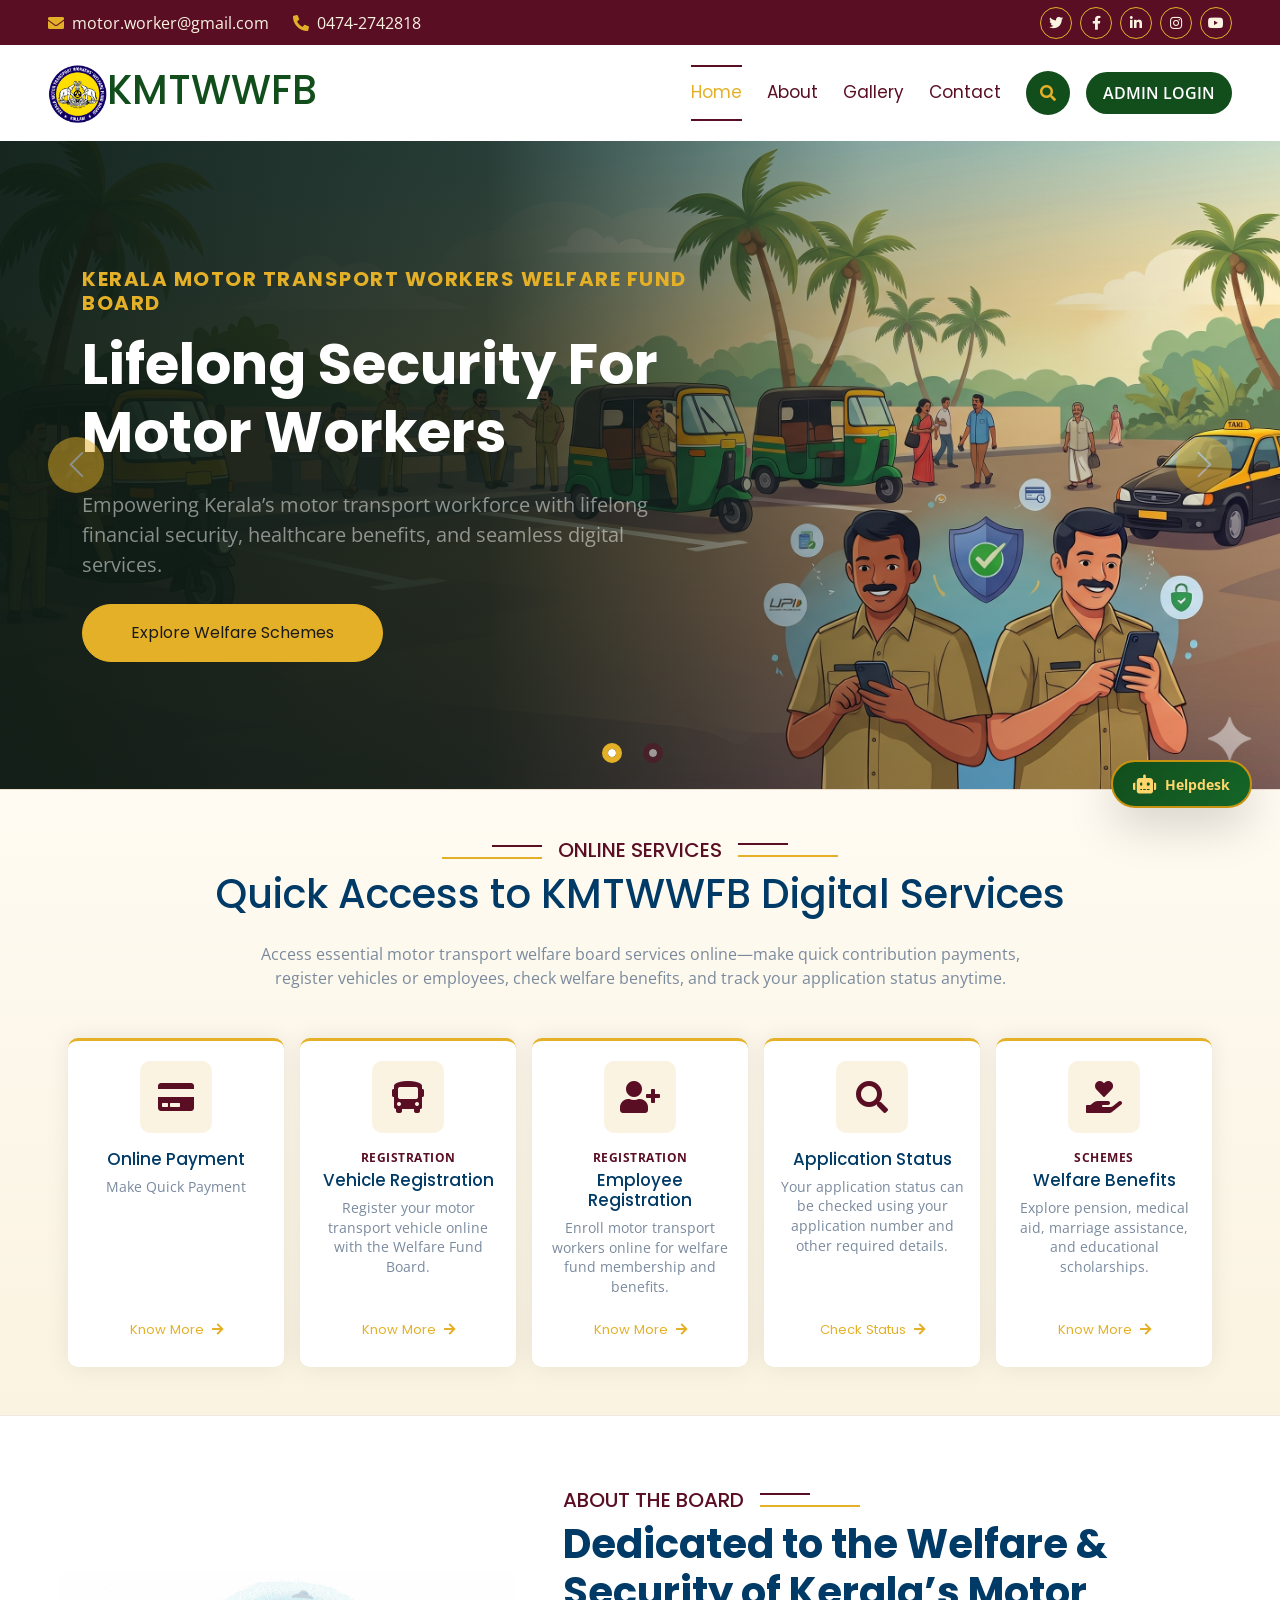
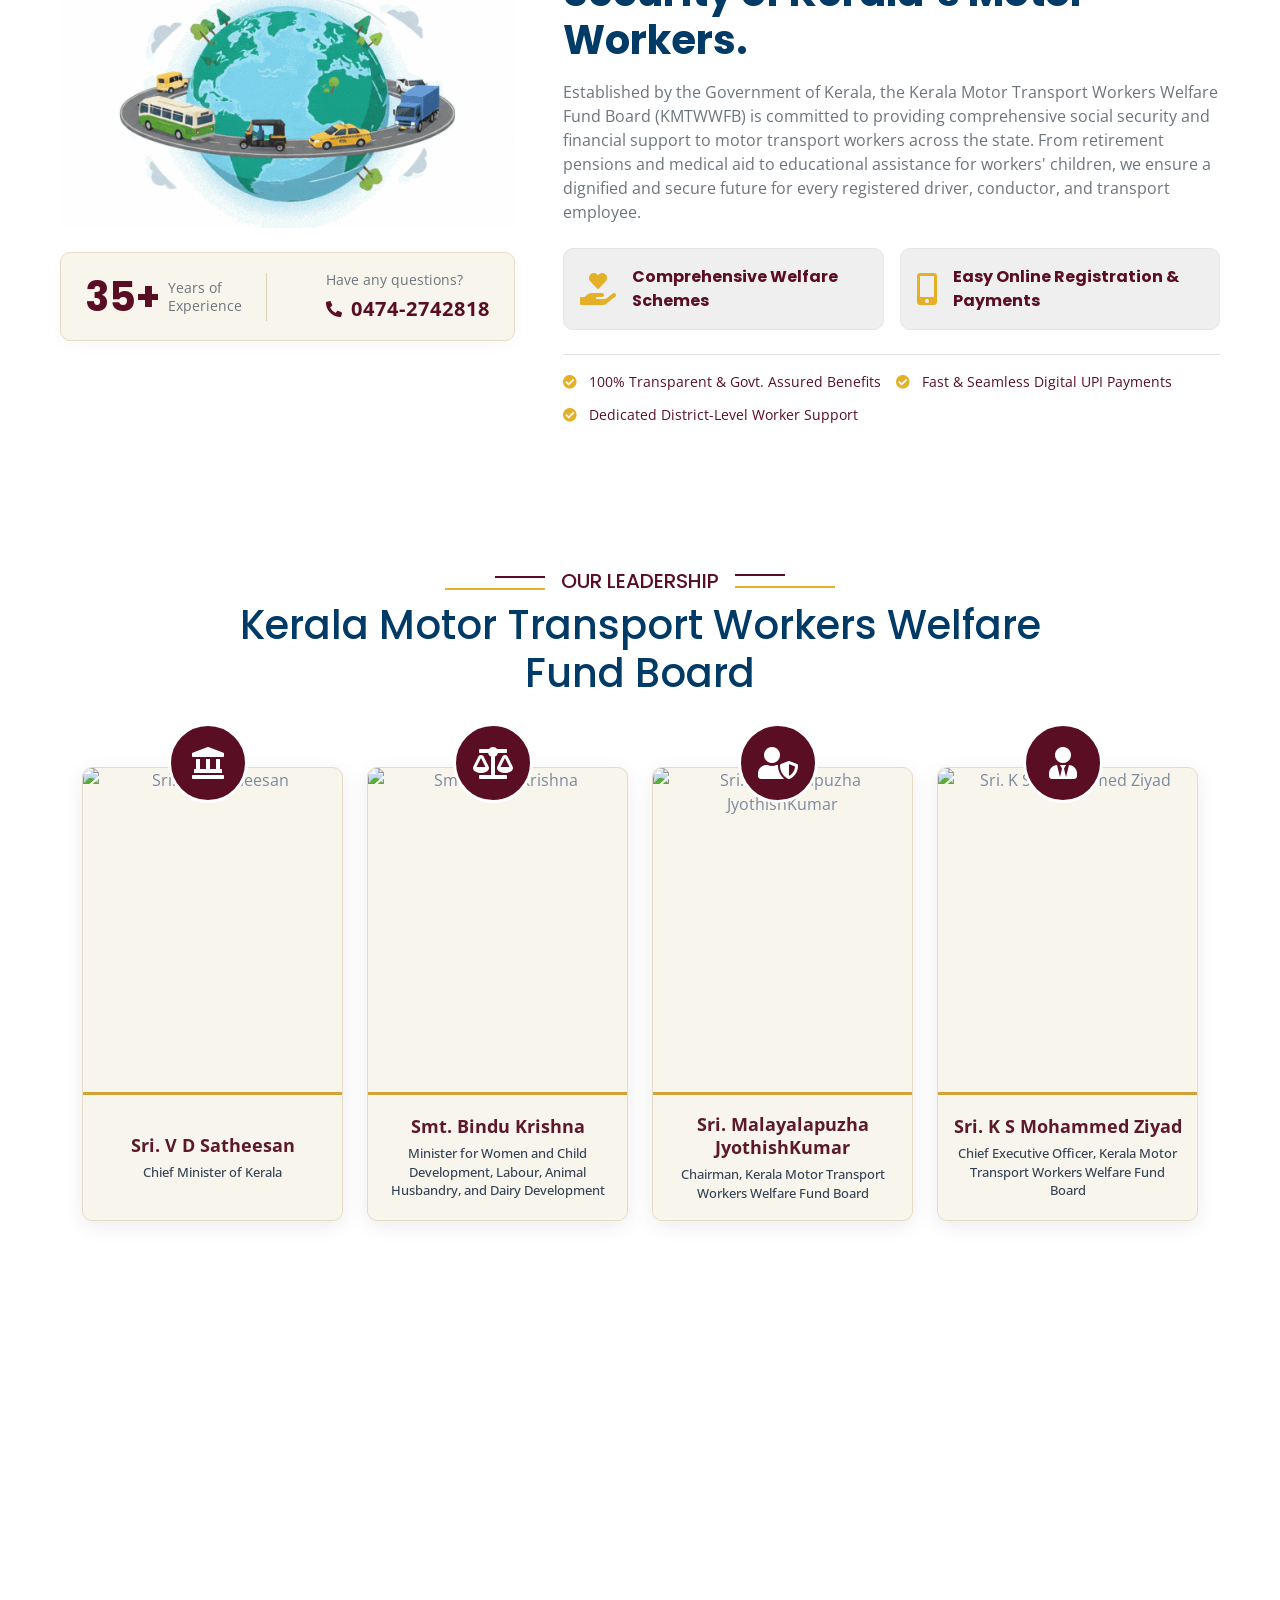
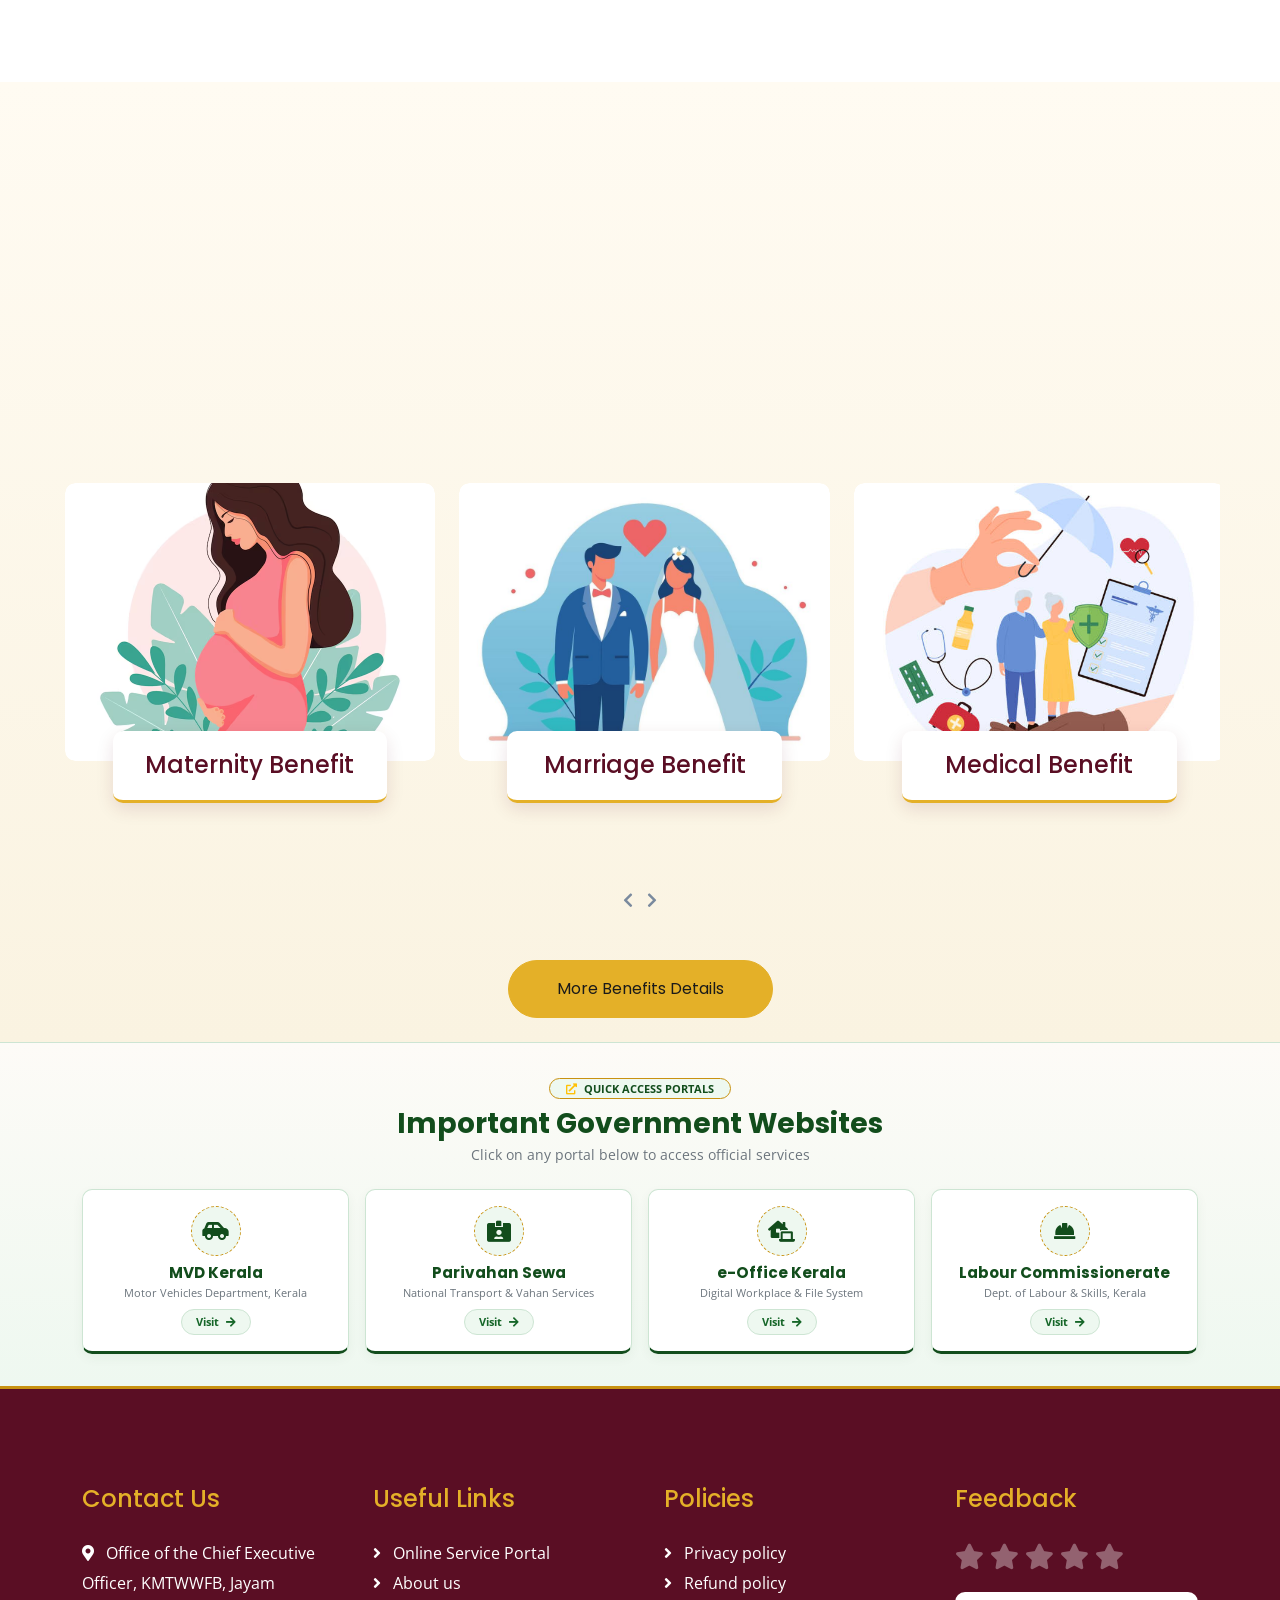
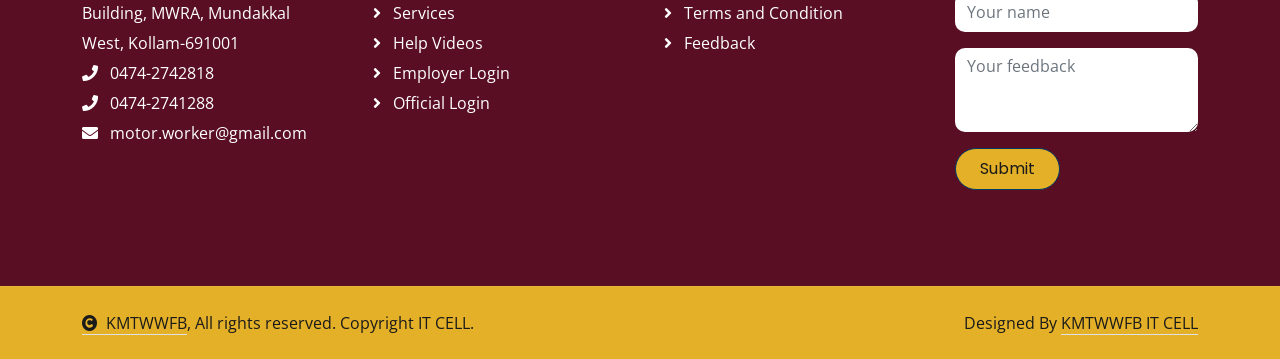
==== commit 1810a84e: "Updated colors" ====
--- a/index.html
+++ b/index.html
@@ -171,80 +171,93 @@
 </div>
 <!-- Carousel End -->
 
-        <div class="container-fluid features overflow-hidden py-5">
-            <div class="container">
-                <div class="section-title text-center mb-5 wow fadeInUp" data-wow-delay="0.1s">
-                    <div class="sub-style">
-                        <h5 class="sub-title text-primary px-3">Online Services</h5>
-                    </div>
-                    <h1 class="display-7 mb-4">Quick Access to KMTWWFB Digital Services</h1>
-                    <p class="mb-0">Access essential motor transport welfare board services online—make quick contribution payments, register vehicles or employees, and track your application status anytime.</p>
-                </div>
-                <div class="row g-3 justify-content-center text-center mx-auto" style="max-width: 1020px;">
-                    
-                    <!-- 1. Online Payment -->
-                    <div class="col-md-6 col-lg-6 col-xl-3 wow fadeInUp" data-wow-delay="0.1s">
-                        <div class="feature-item text-center p-4 h-100 d-flex flex-column">
-                            <div class="feature-icon p-3 mb-4">
-                                <i class="fas fa-credit-card fa-4x text-primary"></i>
-                            </div>
-                            <div class="feature-content d-flex flex-column flex-grow-1">
-                                <h5 class="mb-3">Online Payment</h5>
-                                <p class="mb-3">Make Quick Payment</p>
-                                <a class="btn btn-secondary rounded-pill mt-auto" href="Payment.html">Know More<i class="fas fa-arrow-right ms-2"></i></a>
-                            </div>
-                        </div>
-                    </div>
-        
-                    <!-- 2. Vehicle Registration -->
-                    <div class="col-md-6 col-lg-6 col-xl-3 wow fadeInUp" data-wow-delay="0.3s">
-                        <div class="feature-item text-center p-4 h-100 d-flex flex-column">
-                            <div class="feature-icon p-3 mb-4">
-                                <i class="fas fa-bus fa-4x text-primary"></i>
-                            </div>
-                            <div class="feature-content d-flex flex-column flex-grow-1">
-                                <small class="text-primary fw-bold text-uppercase mb-1">Registration</small>
-                                <h5 class="mb-3">Vehicle Registration</h5>
-                                <p class="mb-3">Register your motor transport vehicle online with the Welfare Fund Board.</p>
-                                <a class="btn btn-secondary rounded-pill mt-auto" href="vehicle.html">Know More<i class="fas fa-arrow-right ms-2"></i></a>
-                            </div>
-                        </div>
-                    </div>
-        
-                    <!-- 3. Employee Registration -->
-                    <div class="col-md-6 col-lg-6 col-xl-3 wow fadeInUp" data-wow-delay="0.5s">
-                        <div class="feature-item text-center p-4 h-100 d-flex flex-column">
-                            <div class="feature-icon p-3 mb-4">
-                                <i class="fas fa-user-plus fa-4x text-primary"></i>
-                            </div>
-                            <div class="feature-content d-flex flex-column flex-grow-1">
-                                <small class="text-primary fw-bold text-uppercase mb-1">Registration</small>
-                                <h5 class="mb-3">Employee Registration</h5>
-                                <p class="mb-3">Enroll motor transport workers online for welfare fund membership and benefits.</p>
-                                <a class="btn btn-secondary rounded-pill mt-auto" href="employee.html">Know More<i class="fas fa-arrow-right ms-2"></i></a>
-                            </div>
-                        </div>
-                    </div>
-        
-                    <!-- 4. Application Status -->
-                    <div class="col-md-6 col-lg-6 col-xl-3 wow fadeInUp" data-wow-delay="0.7s">
-                        <div class="feature-item text-center p-4 h-100 d-flex flex-column">
-                            <div class="feature-icon p-3 mb-4">
-                                <i class="fas fa-search fa-4x text-primary"></i>
-                            </div>
-                            <div class="feature-content d-flex flex-column flex-grow-1">
-                                <h5 class="mb-3">Application Status</h5>
-                                <p class="mb-3">Your application status can be checked using your application number and other required details.</p>
-                                <a class="btn btn-secondary rounded-pill mt-auto" href="status.html">Check Status<i class="fas fa-arrow-right ms-2"></i></a>
-                            </div>
-                        </div>
-                    </div>
-        
-                  
-                </div>
-            </div>
-        </div>
-
+<div class="container-fluid features overflow-hidden py-5">
+    <div class="container-fluid px-4 px-lg-5" style="max-width: 1320px;">
+        <div class="section-title text-center mb-5 wow fadeInUp" data-wow-delay="0.1s">
+            <div class="sub-style">
+                <h5 class="sub-title text-primary px-3">Online Services</h5>
+            </div>
+            <h1 class="display-7 mb-4">Quick Access to KMTWWFB Digital Services</h1>
+            <p class="mb-0 mx-auto" style="max-width: 780px;">Access essential motor transport welfare board services online—make quick contribution payments, register vehicles or employees, check welfare benefits, and track your application status anytime.</p>
+        </div>
+        <div class="row g-3 justify-content-center text-center mx-auto">
+            
+            <!-- 1. Online Payment -->
+            <div class="col-md-6 col-lg-4 col-xl wow fadeInUp" data-wow-delay="0.1s">
+                <div class="feature-item text-center p-4 h-100 d-flex flex-column">
+                    <div class="feature-icon p-3 mb-4">
+                        <i class="fas fa-credit-card fa-4x text-primary"></i>
+                    </div>
+                    <div class="feature-content d-flex flex-column flex-grow-1">
+                        <h5 class="mb-3">Online Payment</h5>
+                        <p class="mb-3">Make Quick Payment</p>
+                        <a class="btn btn-secondary rounded-pill mt-auto" href="Payment.html">Know More<i class="fas fa-arrow-right ms-2"></i></a>
+                    </div>
+                </div>
+            </div>
+
+            <!-- 2. Vehicle Registration -->
+            <div class="col-md-6 col-lg-4 col-xl wow fadeInUp" data-wow-delay="0.25s">
+                <div class="feature-item text-center p-4 h-100 d-flex flex-column">
+                    <div class="feature-icon p-3 mb-4">
+                        <i class="fas fa-bus fa-4x text-primary"></i>
+                    </div>
+                    <div class="feature-content d-flex flex-column flex-grow-1">
+                        <small class="text-primary fw-bold text-uppercase mb-1">Registration</small>
+                        <h5 class="mb-3">Vehicle Registration</h5>
+                        <p class="mb-3">Register your motor transport vehicle online with the Welfare Fund Board.</p>
+                        <a class="btn btn-secondary rounded-pill mt-auto" href="vehicle.html">Know More<i class="fas fa-arrow-right ms-2"></i></a>
+                    </div>
+                </div>
+            </div>
+
+            <!-- 3. Employee Registration -->
+            <div class="col-md-6 col-lg-4 col-xl wow fadeInUp" data-wow-delay="0.4s">
+                <div class="feature-item text-center p-4 h-100 d-flex flex-column">
+                    <div class="feature-icon p-3 mb-4">
+                        <i class="fas fa-user-plus fa-4x text-primary"></i>
+                    </div>
+                    <div class="feature-content d-flex flex-column flex-grow-1">
+                        <small class="text-primary fw-bold text-uppercase mb-1">Registration</small>
+                        <h5 class="mb-3">Employee Registration</h5>
+                        <p class="mb-3">Enroll motor transport workers online for welfare fund membership and benefits.</p>
+                        <a class="btn btn-secondary rounded-pill mt-auto" href="employee.html">Know More<i class="fas fa-arrow-right ms-2"></i></a>
+                    </div>
+                </div>
+            </div>
+
+            <!-- 4. Application Status -->
+            <div class="col-md-6 col-lg-4 col-xl wow fadeInUp" data-wow-delay="0.55s">
+                <div class="feature-item text-center p-4 h-100 d-flex flex-column">
+                    <div class="feature-icon p-3 mb-4">
+                        <i class="fas fa-search fa-4x text-primary"></i>
+                    </div>
+                    <div class="feature-content d-flex flex-column flex-grow-1">
+                        <h5 class="mb-3">Application Status</h5>
+                        <p class="mb-3">Your application status can be checked using your application number and other required details.</p>
+                        <a class="btn btn-secondary rounded-pill mt-auto" href="status.html">Check Status<i class="fas fa-arrow-right ms-2"></i></a>
+                    </div>
+                </div>
+            </div>
+
+            <!-- 5. Welfare Benefits (Newly Added) -->
+            <div class="col-md-6 col-lg-4 col-xl wow fadeInUp" data-wow-delay="0.7s">
+                <div class="feature-item text-center p-4 h-100 d-flex flex-column">
+                    <div class="feature-icon p-3 mb-4">
+                        <i class="fas fa-hand-holding-heart fa-4x text-primary"></i>
+                    </div>
+                    <div class="feature-content d-flex flex-column flex-grow-1">
+                        <small class="text-primary fw-bold text-uppercase mb-1">Schemes</small>
+                        <h5 class="mb-3">Welfare Benefits</h5>
+                        <p class="mb-3">Explore pension, medical aid, marriage assistance, and educational scholarships.</p>
+                        <a class="btn btn-secondary rounded-pill mt-auto" href="education.html" target="_blank" rel="noopener noreferrer">Know More<i class="fas fa-arrow-right ms-2"></i></a>
+                    </div>
+                </div>
+            </div>
+
+        </div>
+    </div>
+</div>
 
            <!-- About Start -->
 <div class="container-fluid py-4 about-wide-section">
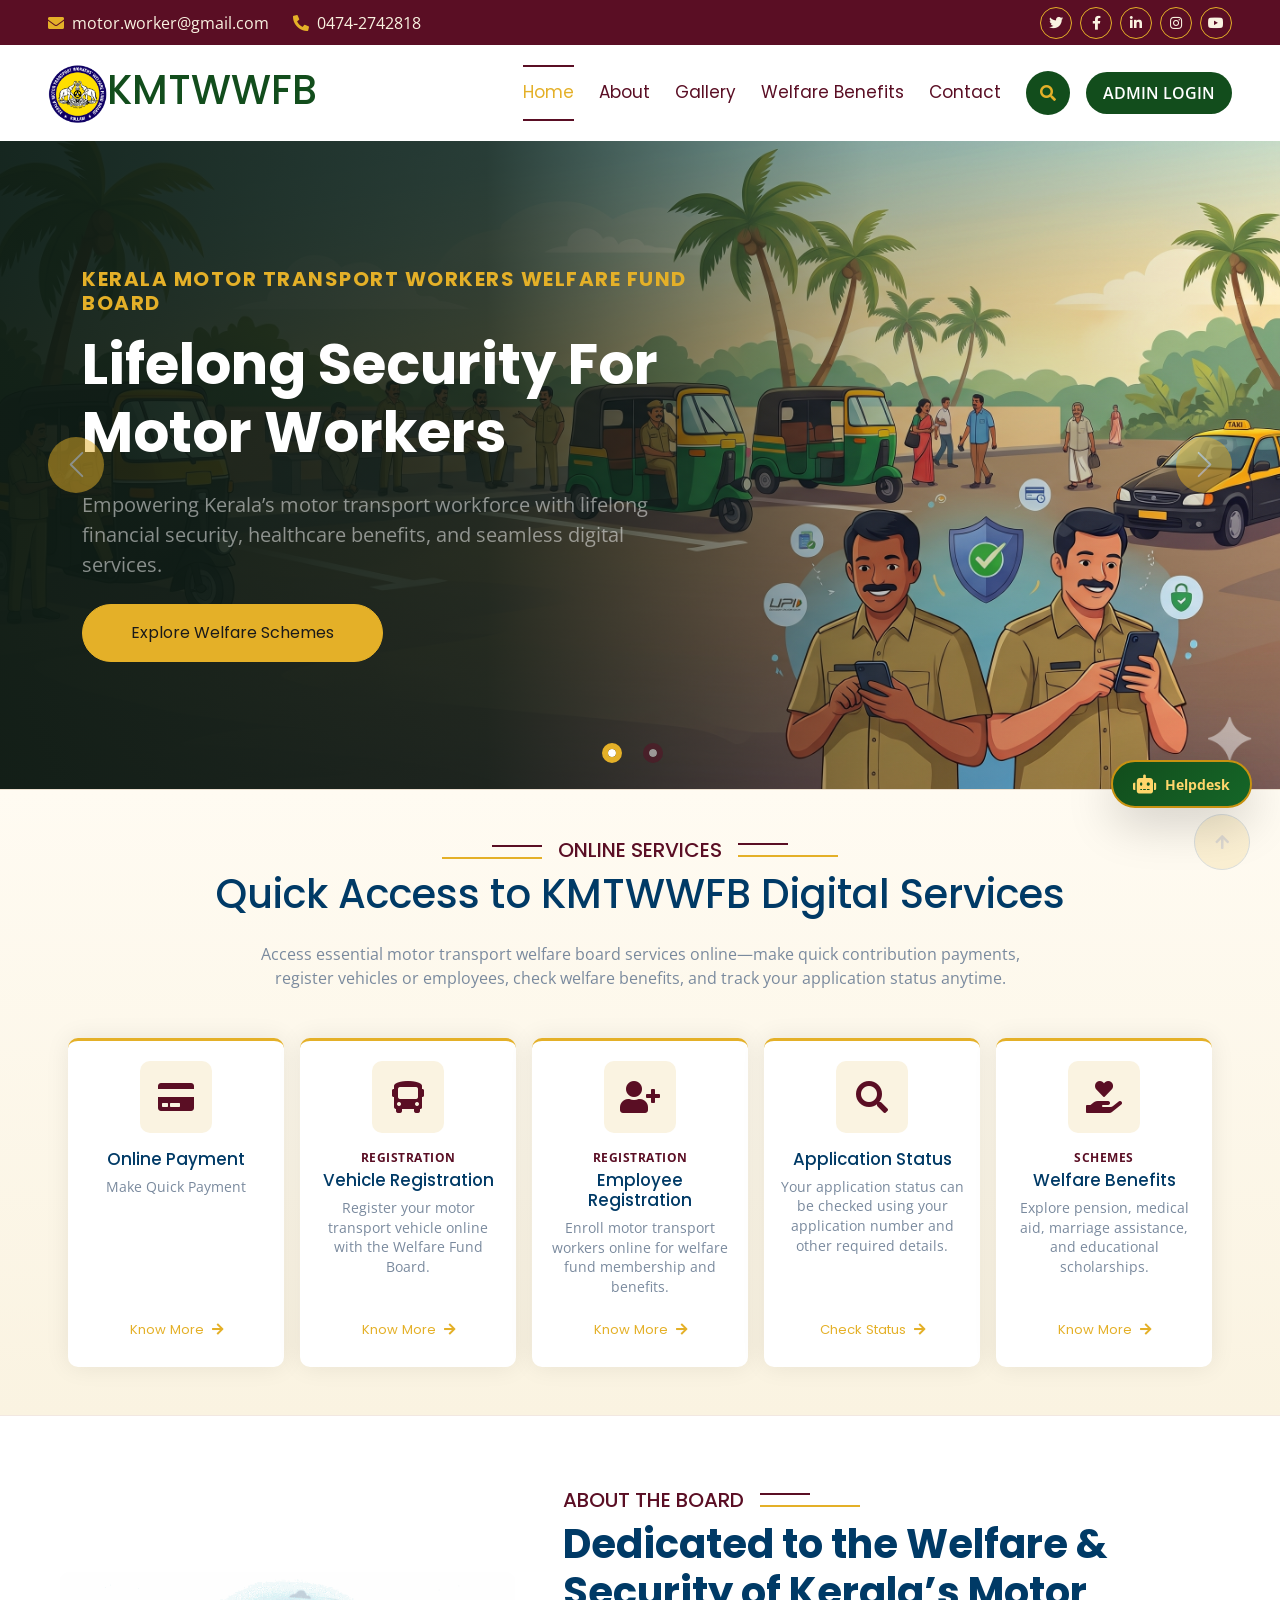
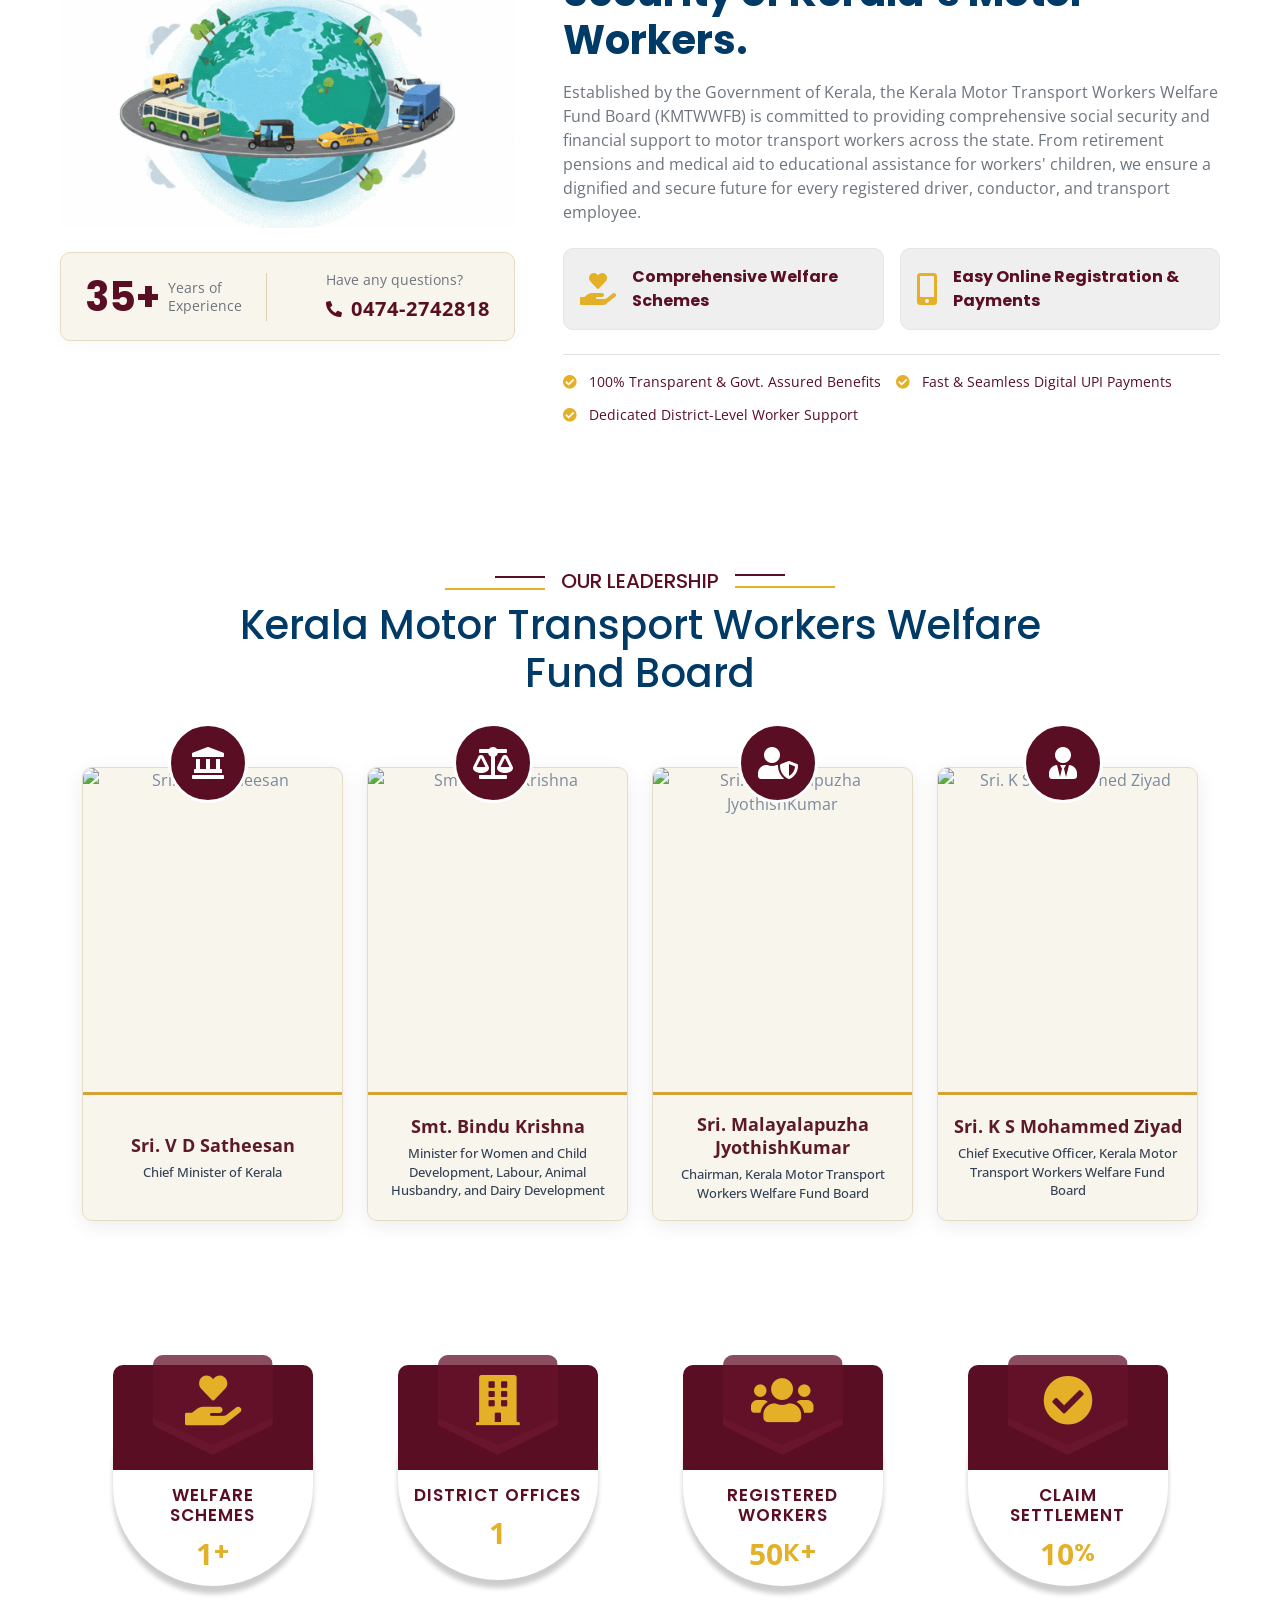
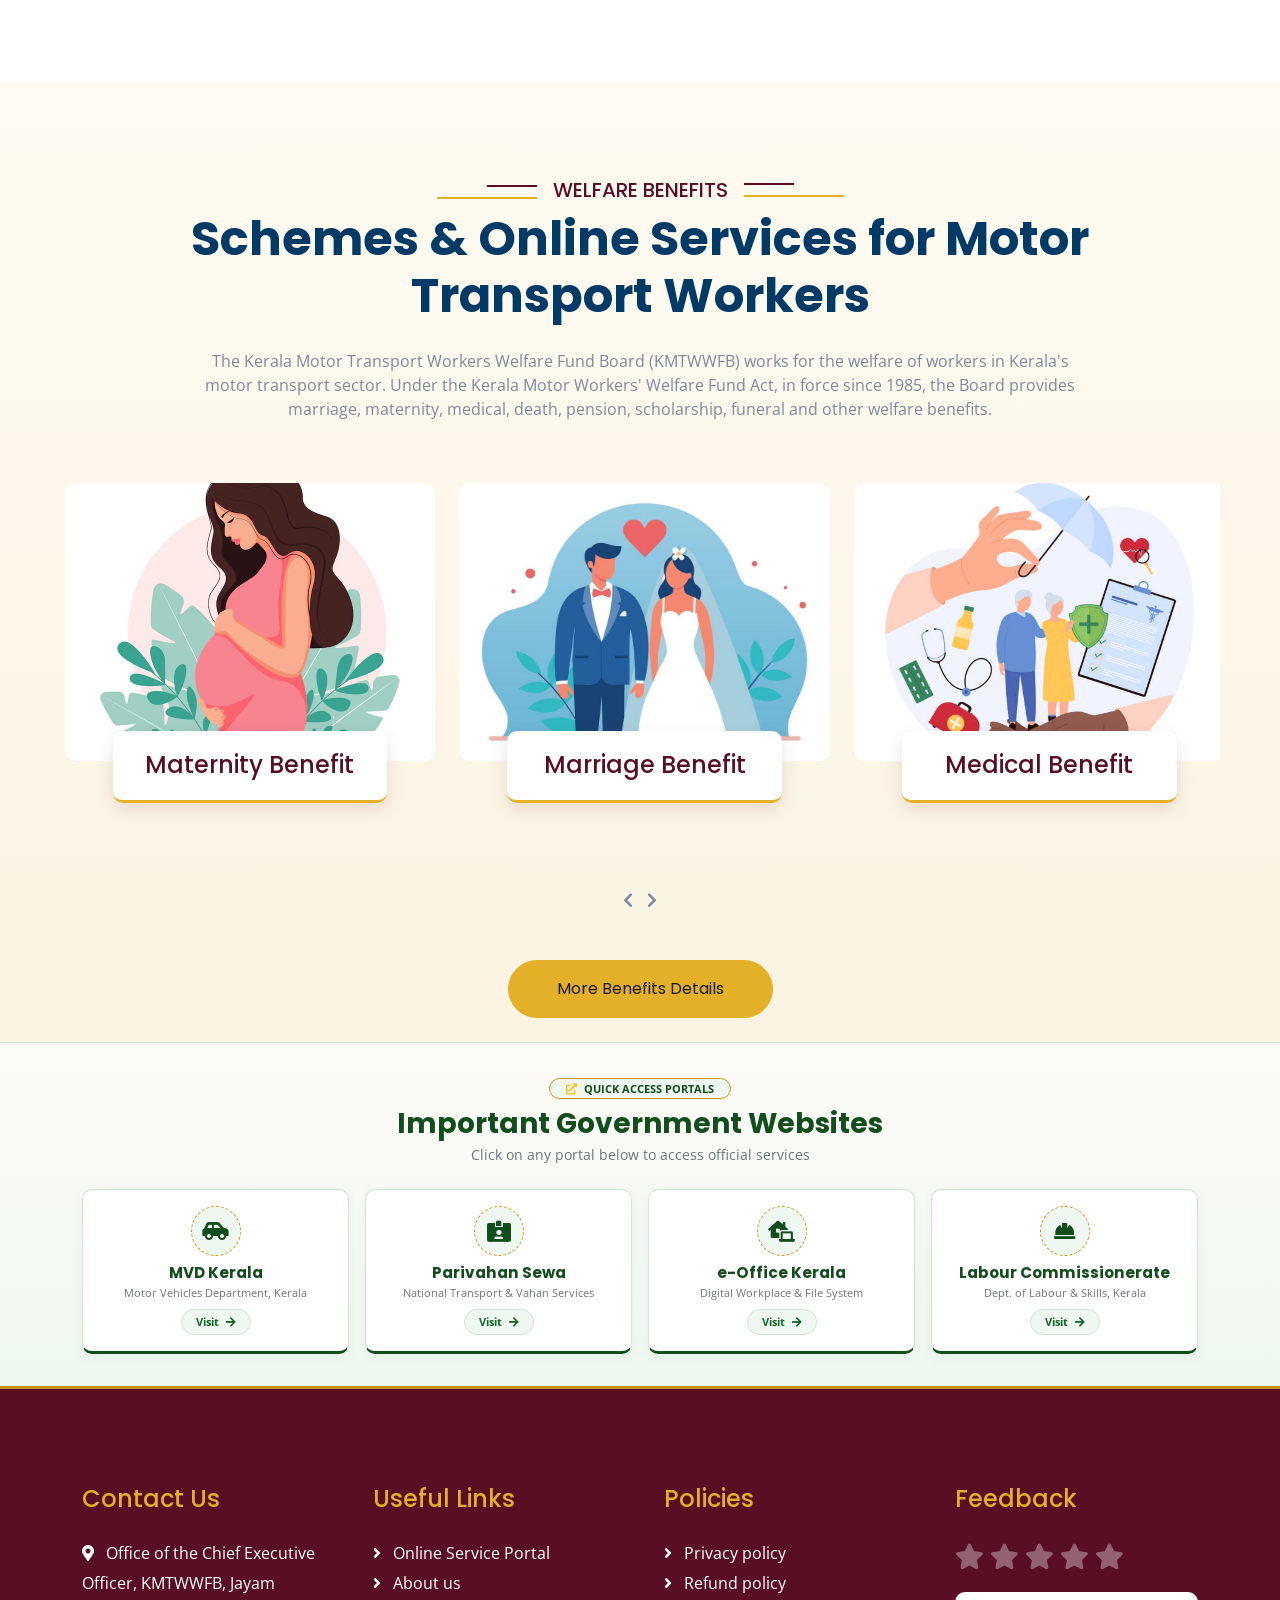
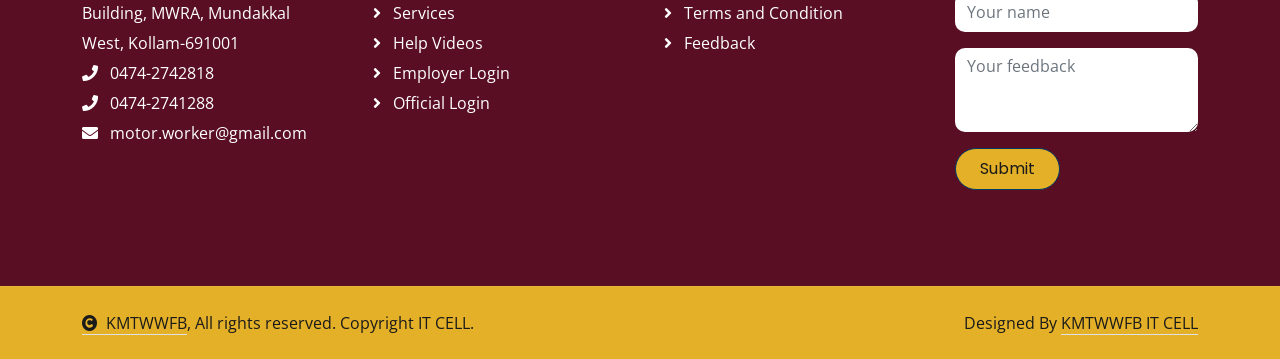
==== commit 8d296a90: "Updated colors" ====
--- a/index.html
+++ b/index.html
@@ -79,6 +79,9 @@
                         
                         <a href="about.html" class="nav-item nav-link">About</a>
                         <a href="gallery.html" class="nav-item nav-link">Gallery</a>
+                        <a href="welfare.html" class="nav-item nav-link">Welfare Benefits</a>
+
+
                         <!-- <div class="nav-item dropdown">
                             <a href="#" class="nav-link" data-bs-toggle="dropdown"><span class="dropdown-toggle">Pages</span></a>
                             <div class="dropdown-menu m-0">
@@ -250,7 +253,7 @@
                         <small class="text-primary fw-bold text-uppercase mb-1">Schemes</small>
                         <h5 class="mb-3">Welfare Benefits</h5>
                         <p class="mb-3">Explore pension, medical aid, marriage assistance, and educational scholarships.</p>
-                        <a class="btn btn-secondary rounded-pill mt-auto" href="education.html" target="_blank" rel="noopener noreferrer">Know More<i class="fas fa-arrow-right ms-2"></i></a>
+                        <a class="btn btn-secondary rounded-pill mt-auto" href="welfare.html" target="_blank" rel="noopener noreferrer">Know More<i class="fas fa-arrow-right ms-2"></i></a>
                     </div>
                 </div>
             </div>
--- a/css/style.css
+++ b/css/style.css
@@ -1778,4 +1778,11 @@
     border-radius: 14px;
     padding: 10px 12px;
     animation: msgPopLeft 0.35s cubic-bezier(0.25, 1, 0.5, 1) forwards;
+}
+.hero-blended-gif {
+    border: none !important;
+    outline: none !important;
+    box-shadow: none !important;
+    background: transparent !important;
+    mix-blend-mode: multiply; /* ചിത്രത്തിന്റെ വെളുത്ത ബാക്ക്ഗ്രൗണ്ട് കൂടി ബ്ലെൻഡ് ആയി പോകാൻ */
 }
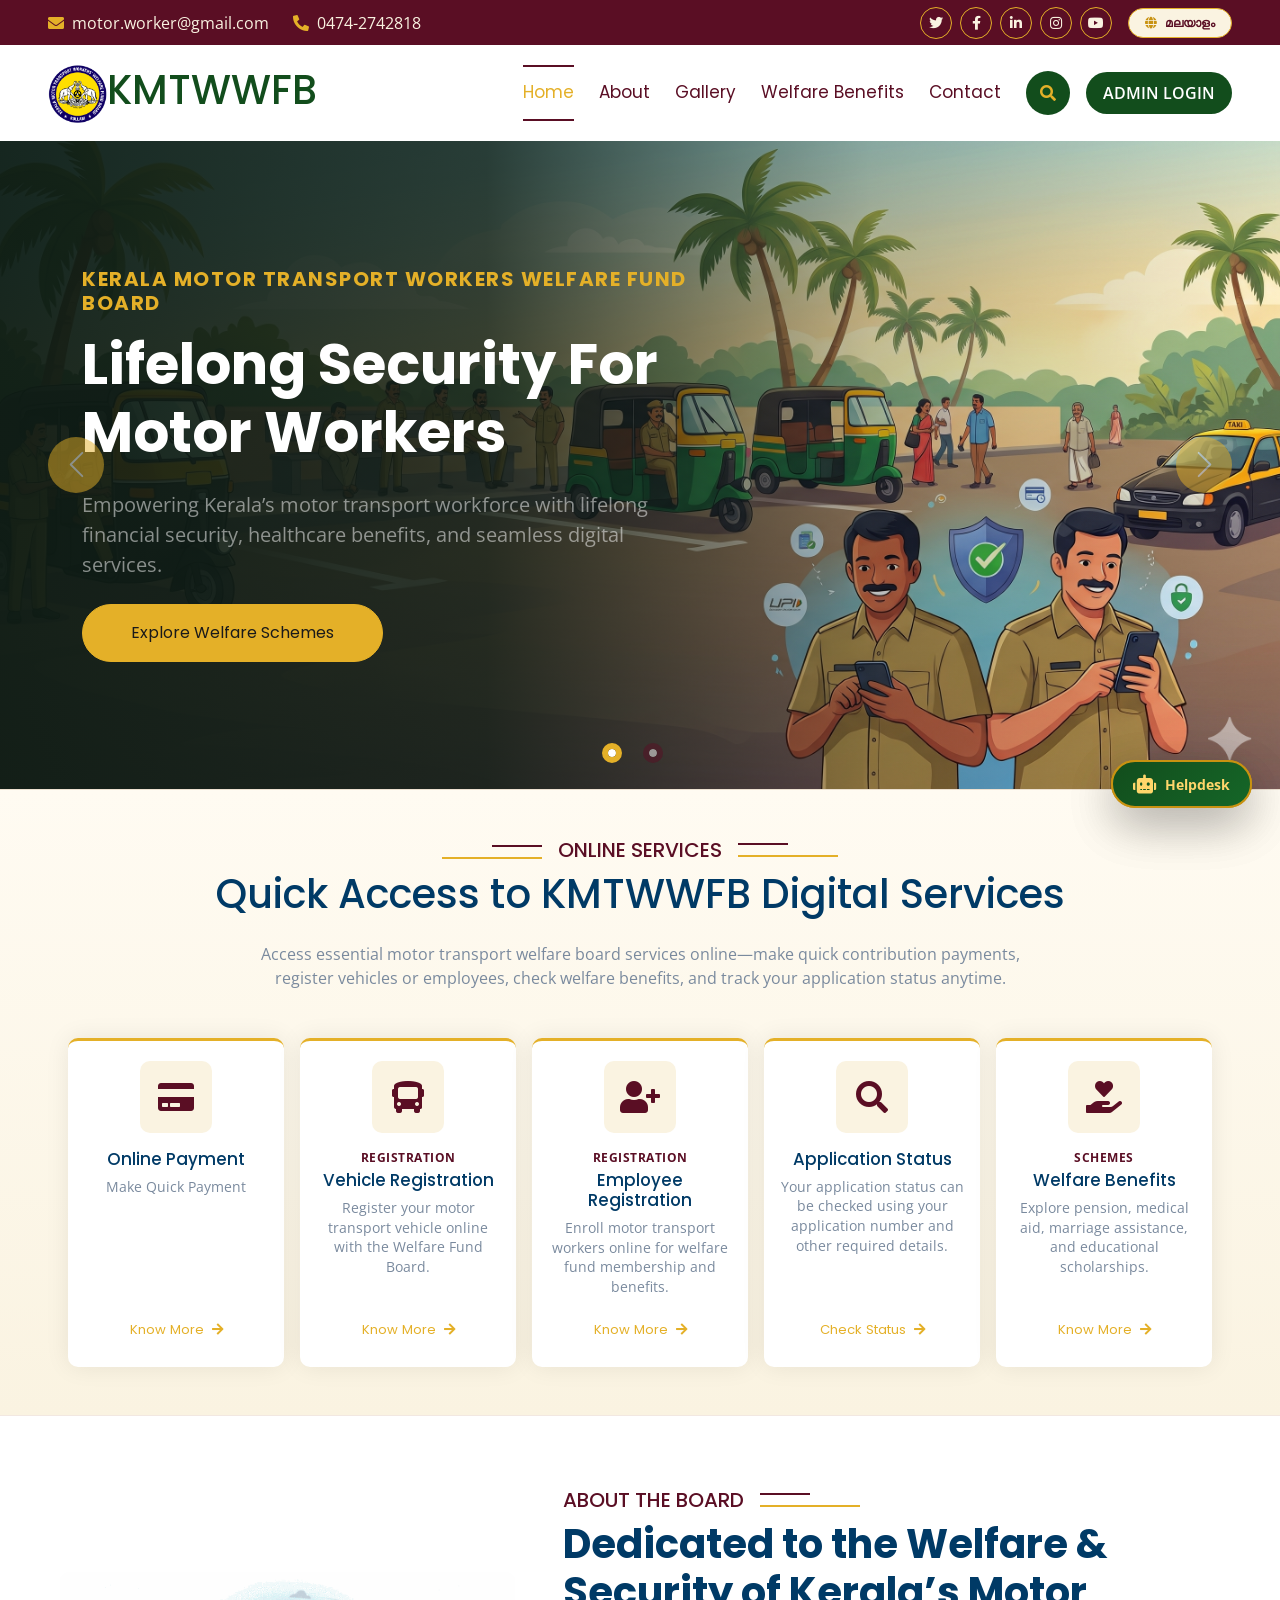
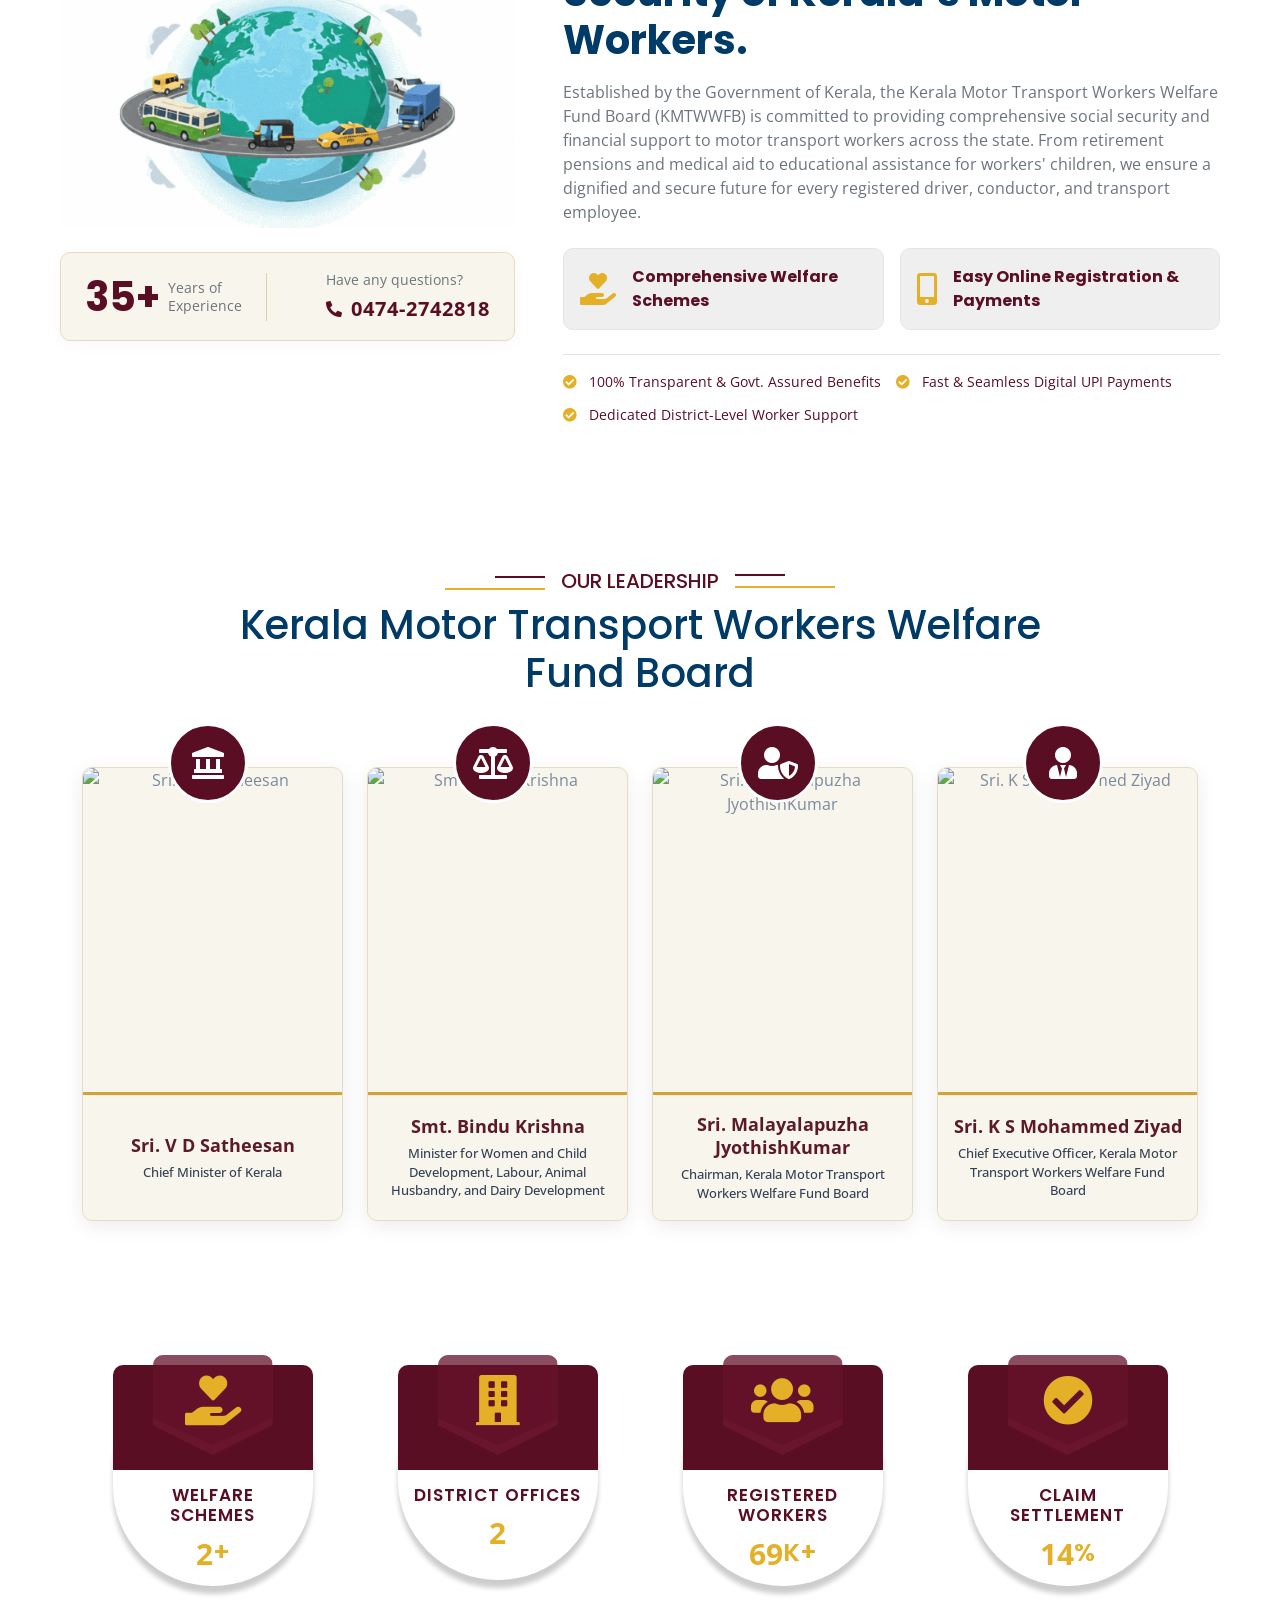
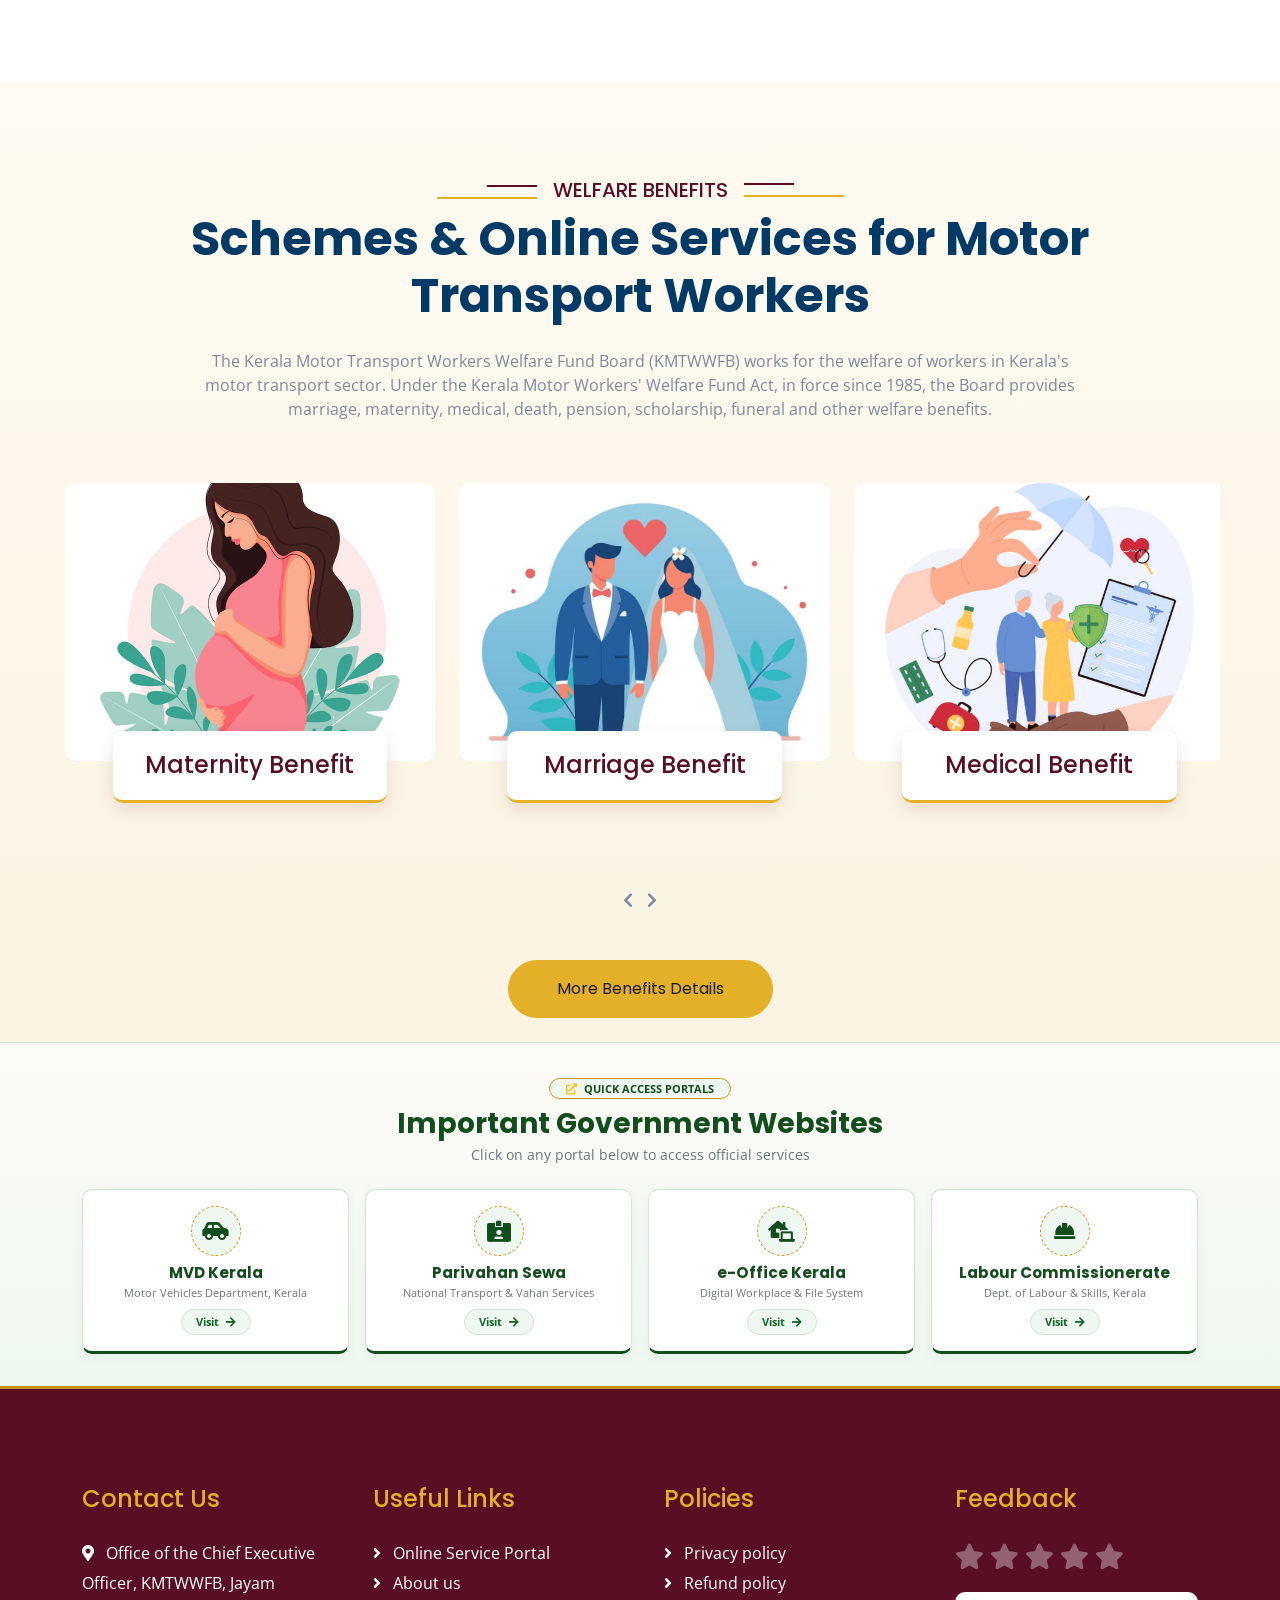
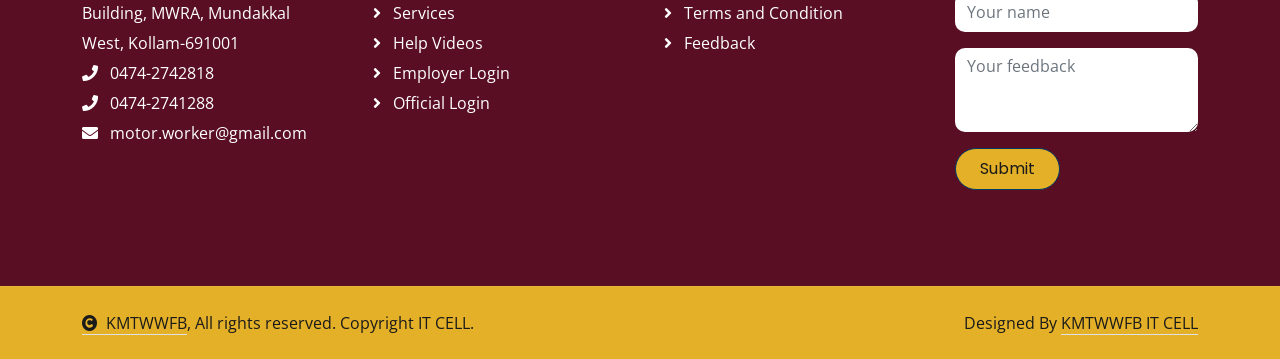
==== commit ca0f7902: "Updated colors" ====
--- a/index.html
+++ b/index.html
@@ -1234,6 +1234,8 @@
         });
     });
     </script>
+    <script src="js/language.js"></script>
+    <script src="js/chatbot.js"></script>
     </body>
 
 </html>
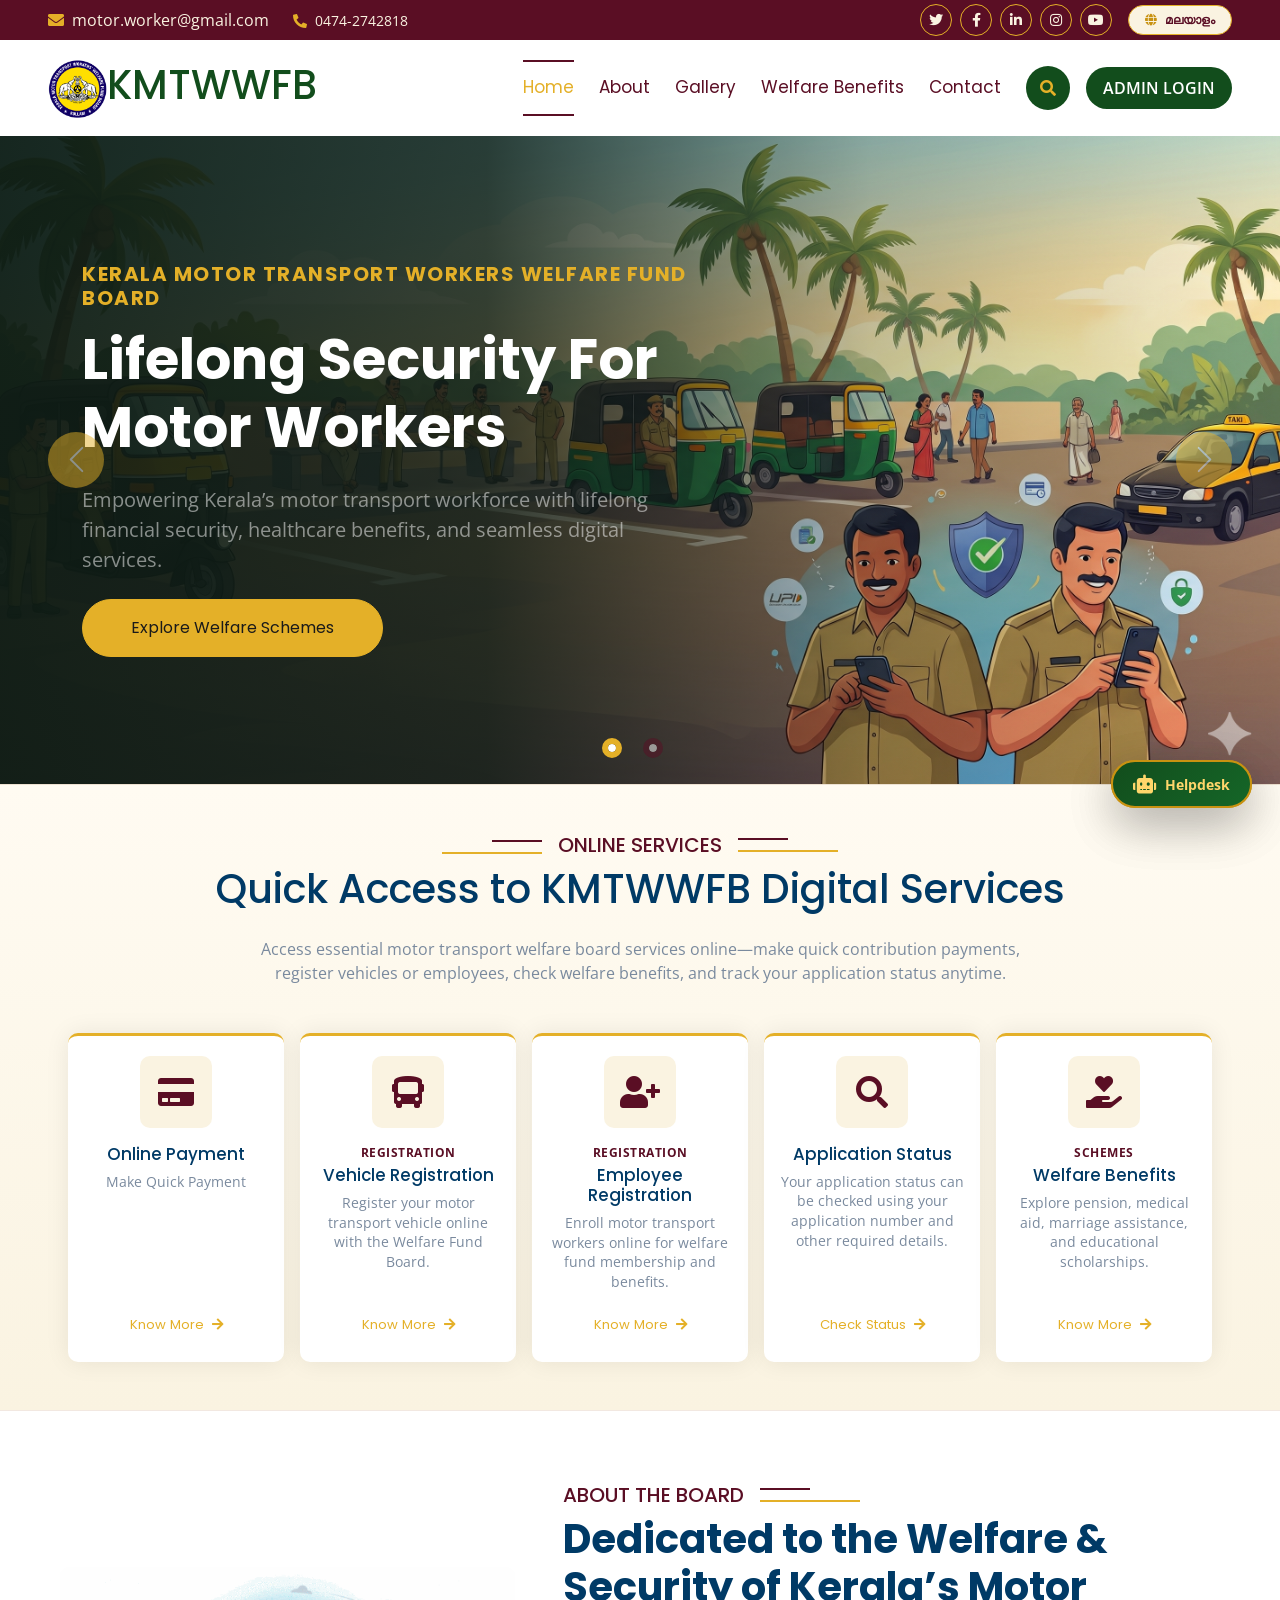
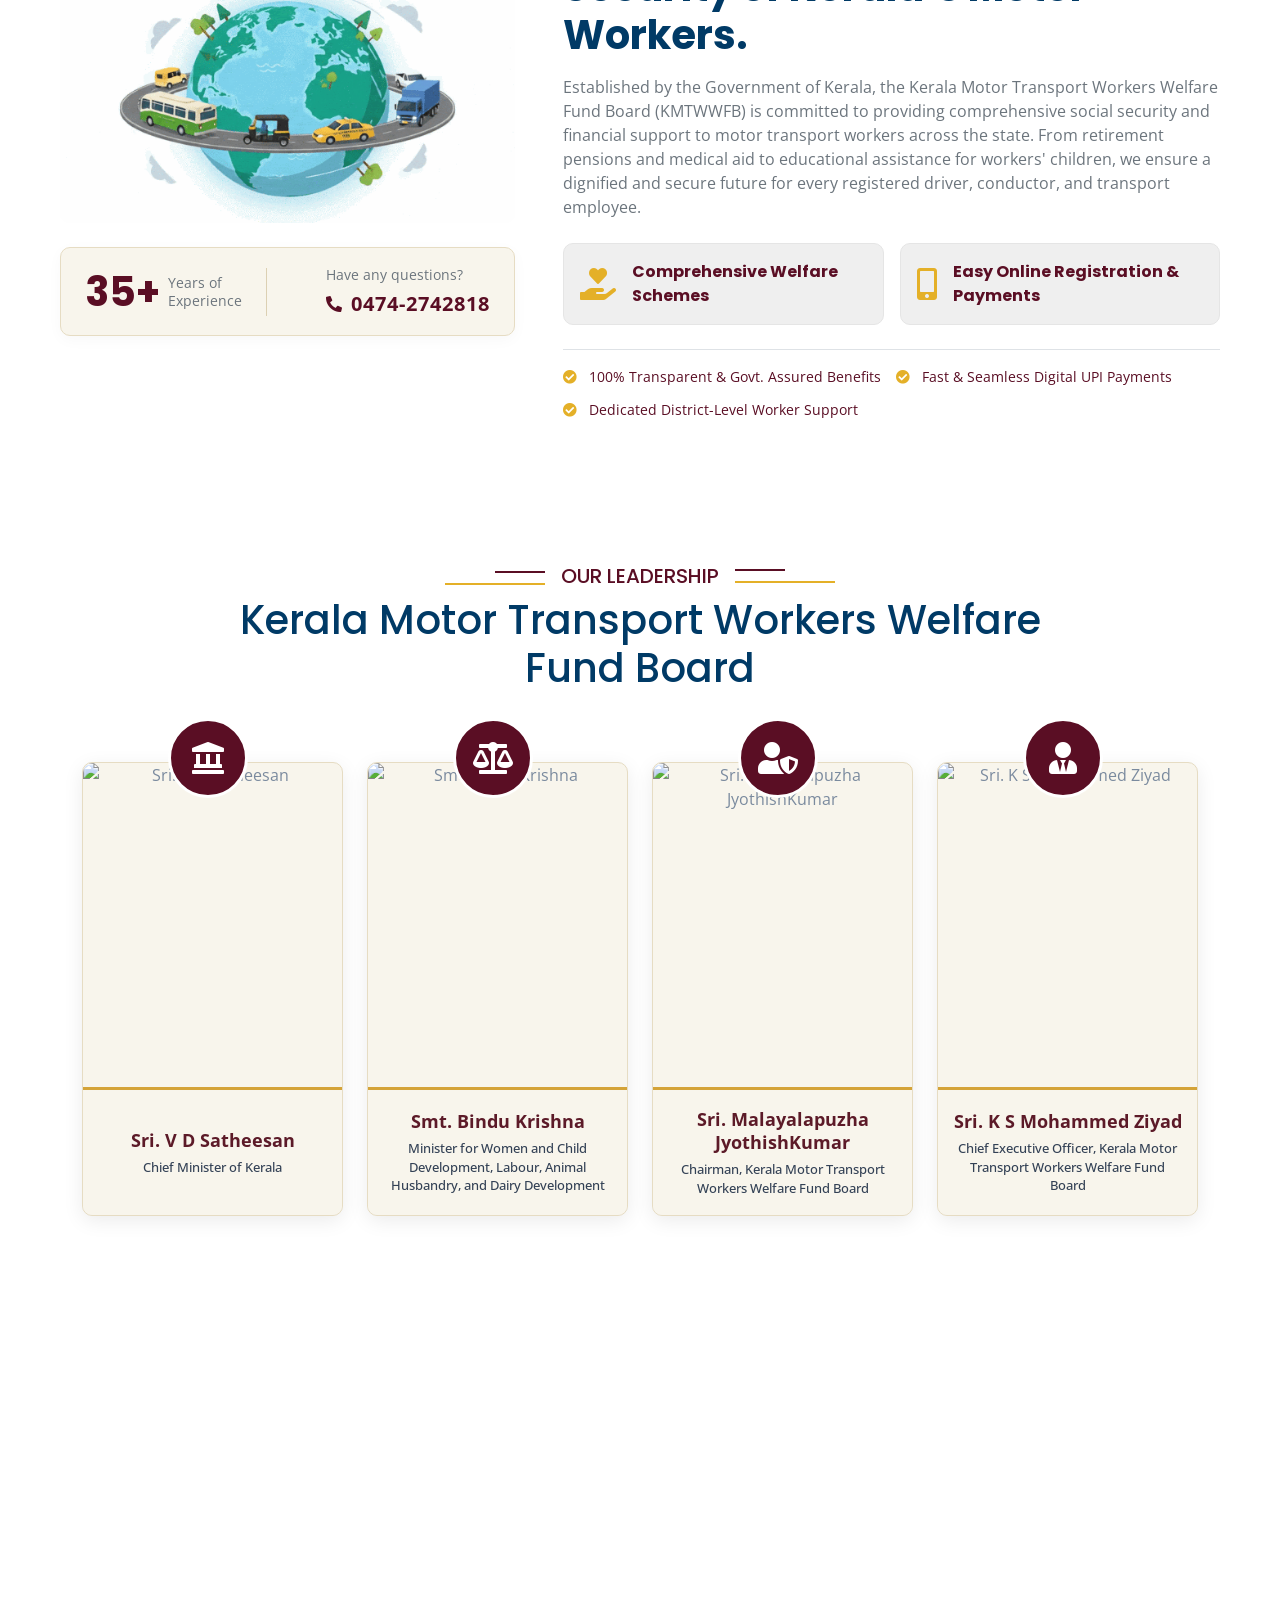
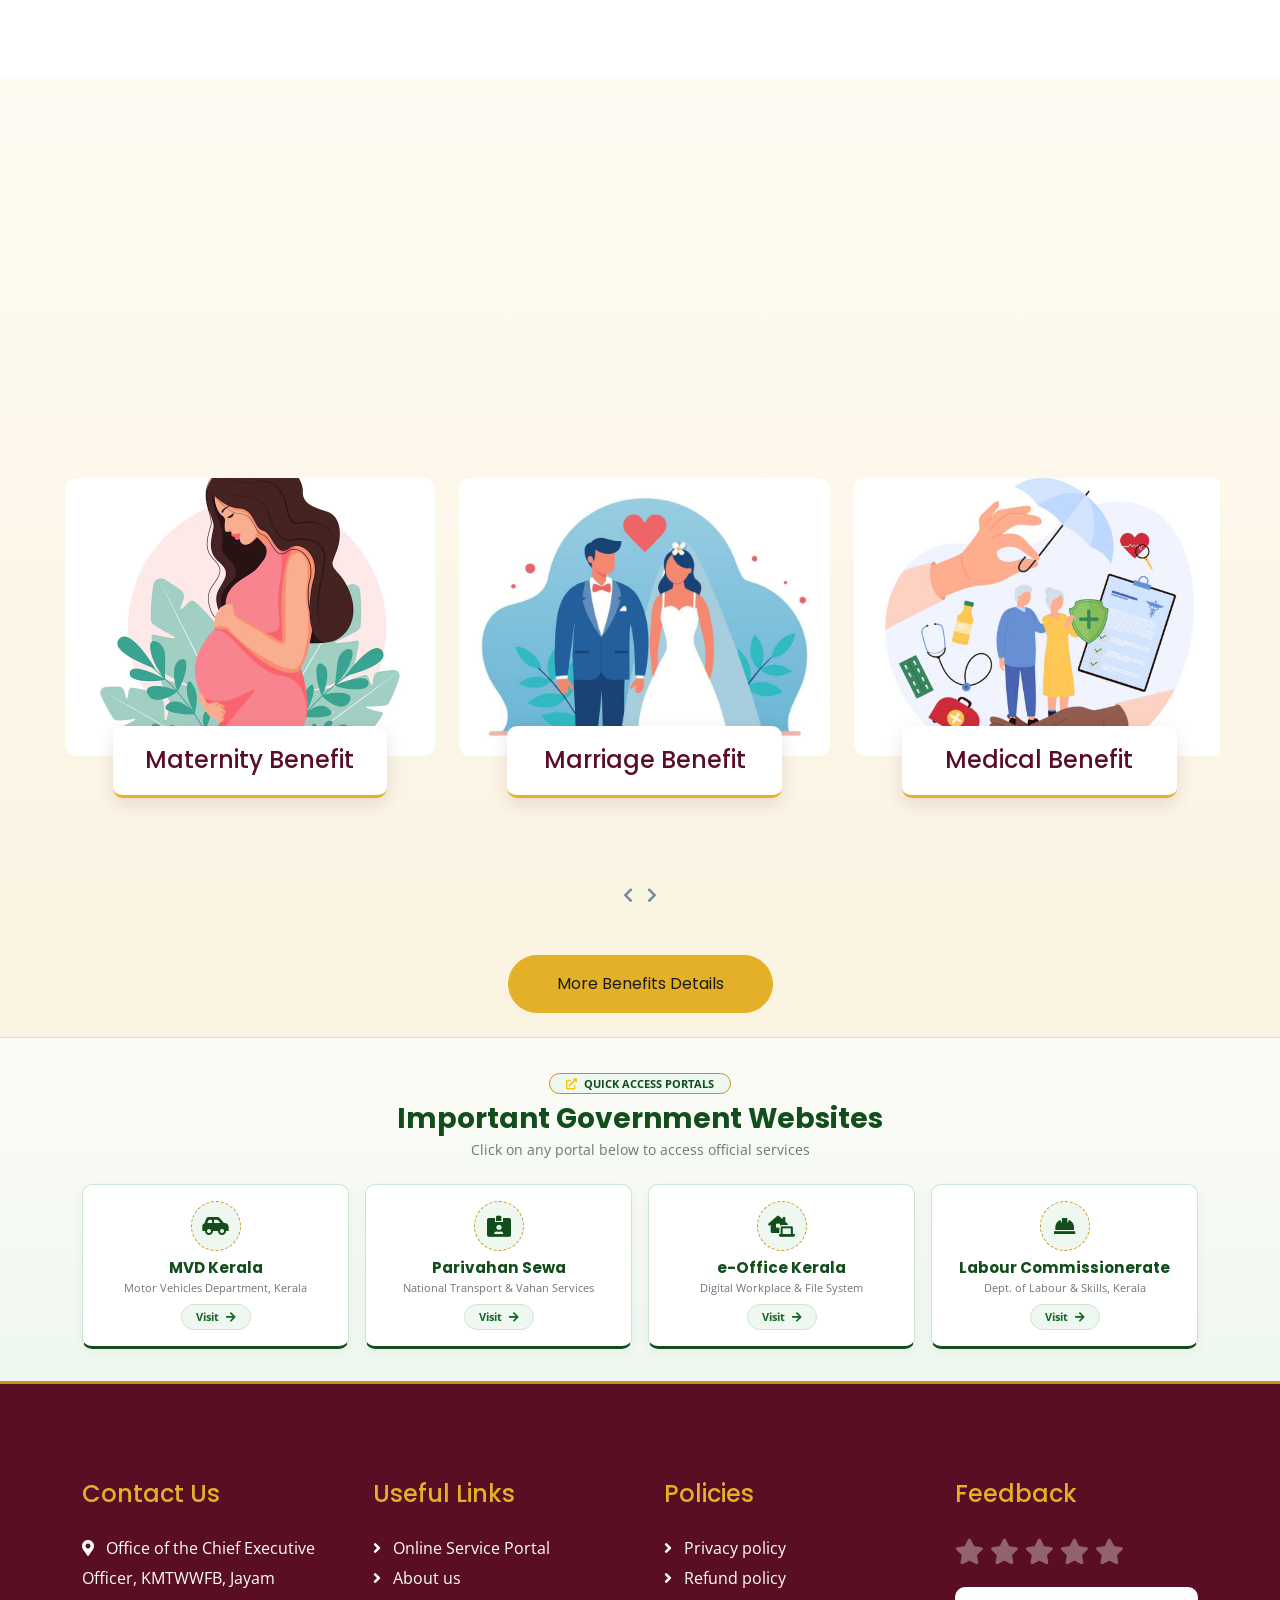
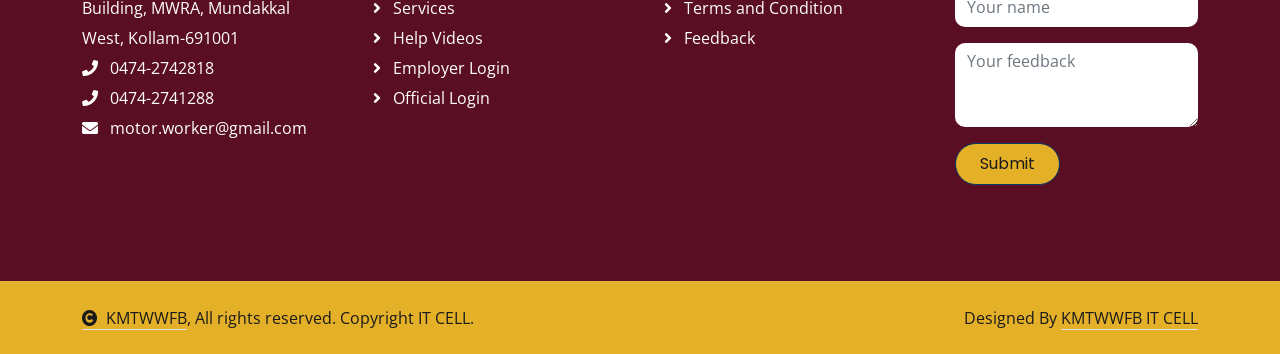
==== commit eef50b2b: "Updated colors" ====
--- a/index.html
+++ b/index.html
@@ -40,29 +40,35 @@
         <!-- Spinner End -->
 
 
-        <!-- Topbar Start -->
-        <div class="container-fluid px-5 d-none d-lg-block" style="background-color: #5A0E24;">
-            <div class="row gx-0 align-items-center">
-                <div class="col-lg-6 text-center text-lg-start mb-lg-0">
-                    <div class="d-flex">
-                        <a href="mailto:motor.worker@gmail.com" class="me-4" style="color: #FAF3E1;"><i class="fas fa-envelope me-2" style="color: #E4B028;"></i>motor.worker@gmail.com</a>
-                        <a href="tel:04742742818" class="me-0" style="color: #FAF3E1;"><i class="fas fa-phone-alt me-2" style="color: #E4B028;"></i>0474-2742818</a>
-                    </div>
-                </div>
-
-                <div class="col-lg-6 text-center text-lg-end">
-                    <div class="d-inline-flex align-items-center social-icons" style="height: 45px;">
-                        <a class="btn btn-sm btn-outline-light btn-square rounded-circle me-2" href=""><i class="fab fa-twitter fw-normal"></i></a>
-                        <a class="btn btn-sm btn-outline-light btn-square rounded-circle me-2" href=""><i class="fab fa-facebook-f fw-normal"></i></a>
-                        <a class="btn btn-sm btn-outline-light btn-square rounded-circle me-2" href=""><i class="fab fa-linkedin-in fw-normal"></i></a>
-                        <a class="btn btn-sm btn-outline-light btn-square rounded-circle me-2" href=""><i class="fab fa-instagram fw-normal"></i></a>
-                        <a class="btn btn-sm btn-outline-light btn-square rounded-circle" href=""><i class="fab fa-youtube fw-normal"></i></a>
-                    </div>
-                </div>
-                
-            </div>
-        </div>
-        <!-- Topbar End -->
+<!-- Topbar Start (Visible on Mobile & Desktop) -->
+<div class="container-fluid px-3 px-lg-5 py-1 py-lg-0" style="background-color: #5A0E24;">
+    <div class="row gx-0 align-items-center">
+        <!-- Email & Phone (Email hidden on tiny mobile screens to save space, Phone visible) -->
+        <div class="col-6 col-lg-6 text-start">
+            <div class="d-flex align-items-center">
+                <a href="mailto:motor.worker@gmail.com" class="me-4 d-none d-md-inline-block" style="color: #FAF3E1;">
+                    <i class="fas fa-envelope me-2" style="color: #E4B028;"></i>motor.worker@gmail.com
+                </a>
+                <a href="tel:04742742818" class="me-0 small" style="color: #FAF3E1;">
+                    <i class="fas fa-phone-alt me-1 me-lg-2" style="color: #E4B028;"></i>0474-2742818
+                </a>
+            </div>
+        </div>
+
+        <!-- Social Icons (Desktop only) + Language Toggle Button (Mobile & Desktop) -->
+        <div class="col-6 col-lg-6 text-end">
+            <div class="d-inline-flex align-items-center social-icons" style="height: 40px;">
+                <a class="btn btn-sm btn-outline-light btn-square rounded-circle me-2 d-none d-lg-inline-flex" href=""><i class="fab fa-twitter fw-normal"></i></a>
+                <a class="btn btn-sm btn-outline-light btn-square rounded-circle me-2 d-none d-lg-inline-flex" href=""><i class="fab fa-facebook-f fw-normal"></i></a>
+                <a class="btn btn-sm btn-outline-light btn-square rounded-circle me-2 d-none d-lg-inline-flex" href=""><i class="fab fa-linkedin-in fw-normal"></i></a>
+                <a class="btn btn-sm btn-outline-light btn-square rounded-circle me-2 d-none d-lg-inline-flex" href=""><i class="fab fa-instagram fw-normal"></i></a>
+                <a class="btn btn-sm btn-outline-light btn-square rounded-circle d-none d-lg-inline-flex" href=""><i class="fab fa-youtube fw-normal"></i></a>
+                <!-- js/language.js will automatically place the Malayalam/English button right here! -->
+            </div>
+        </div>
+    </div>
+</div>
+<!-- Topbar End -->
 
         <!-- Navbar & Hero Start -->
         <div class="container-fluid nav-bar p-0">
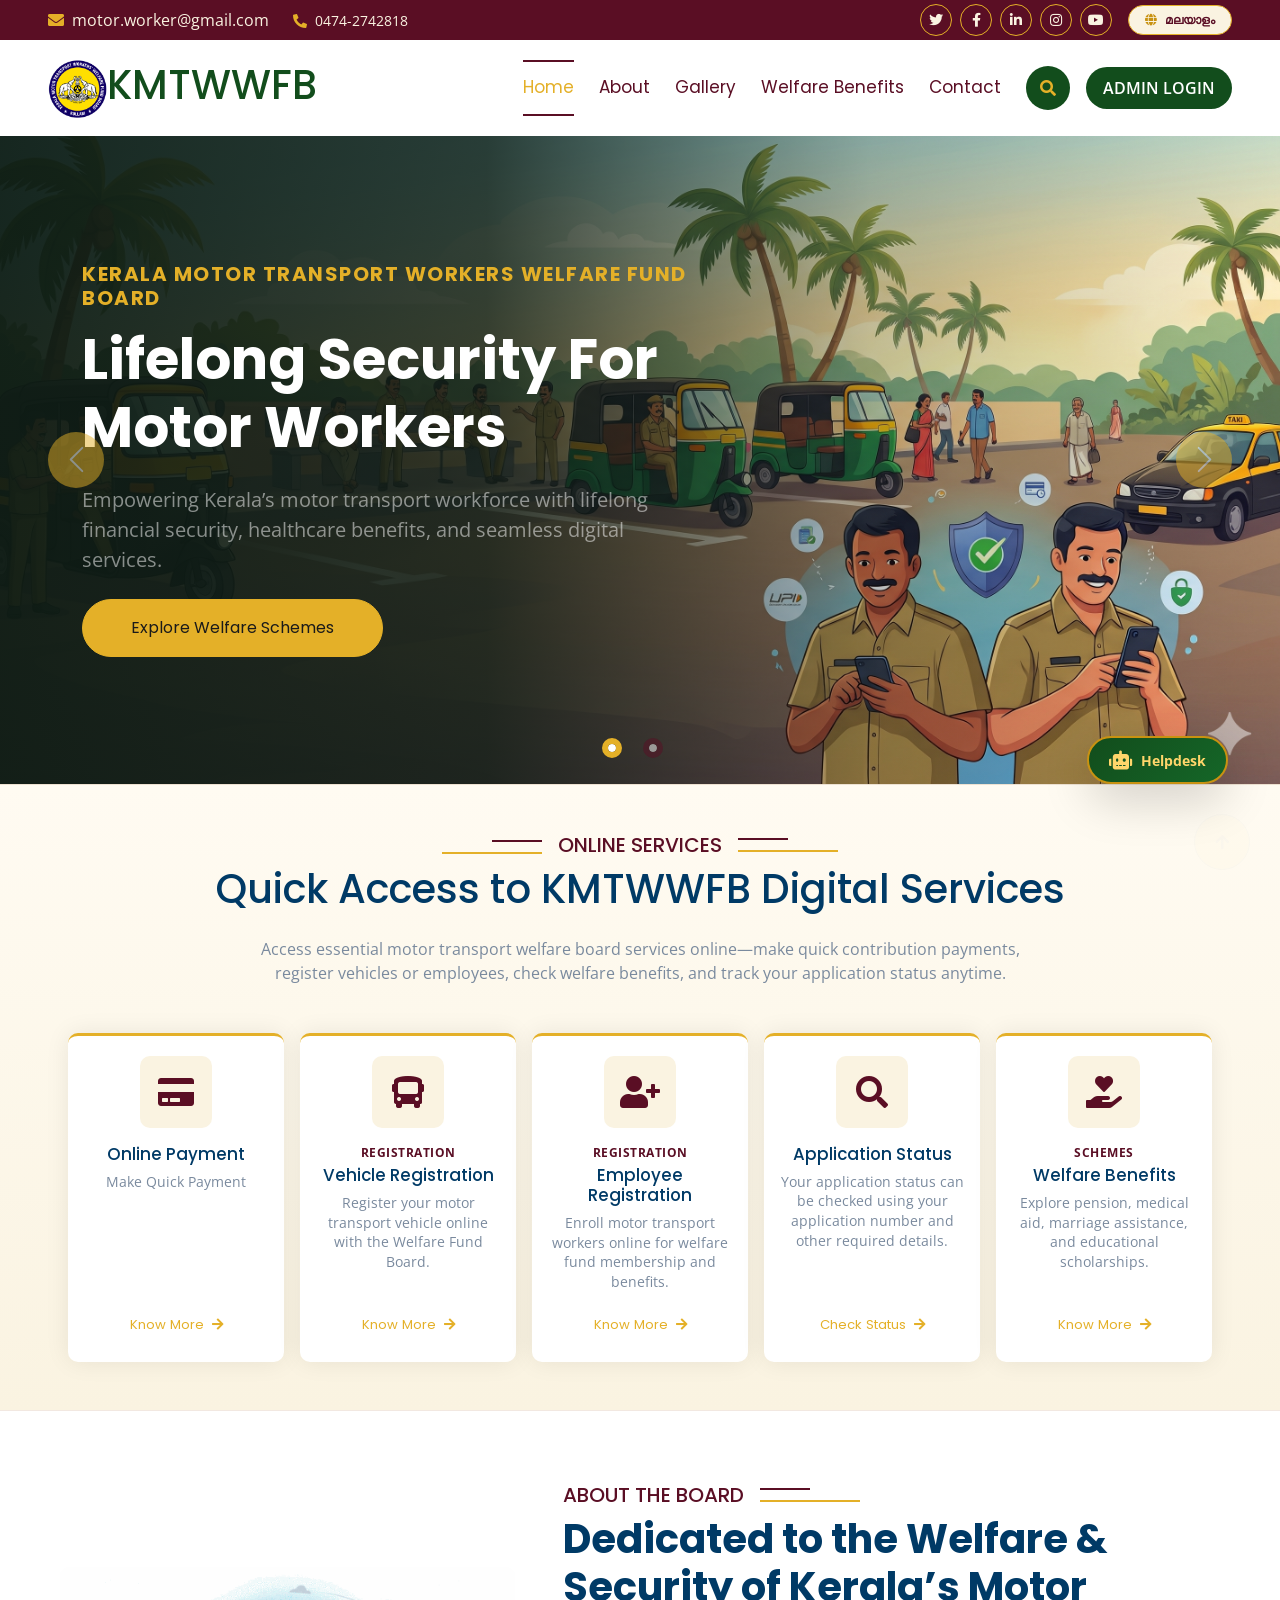
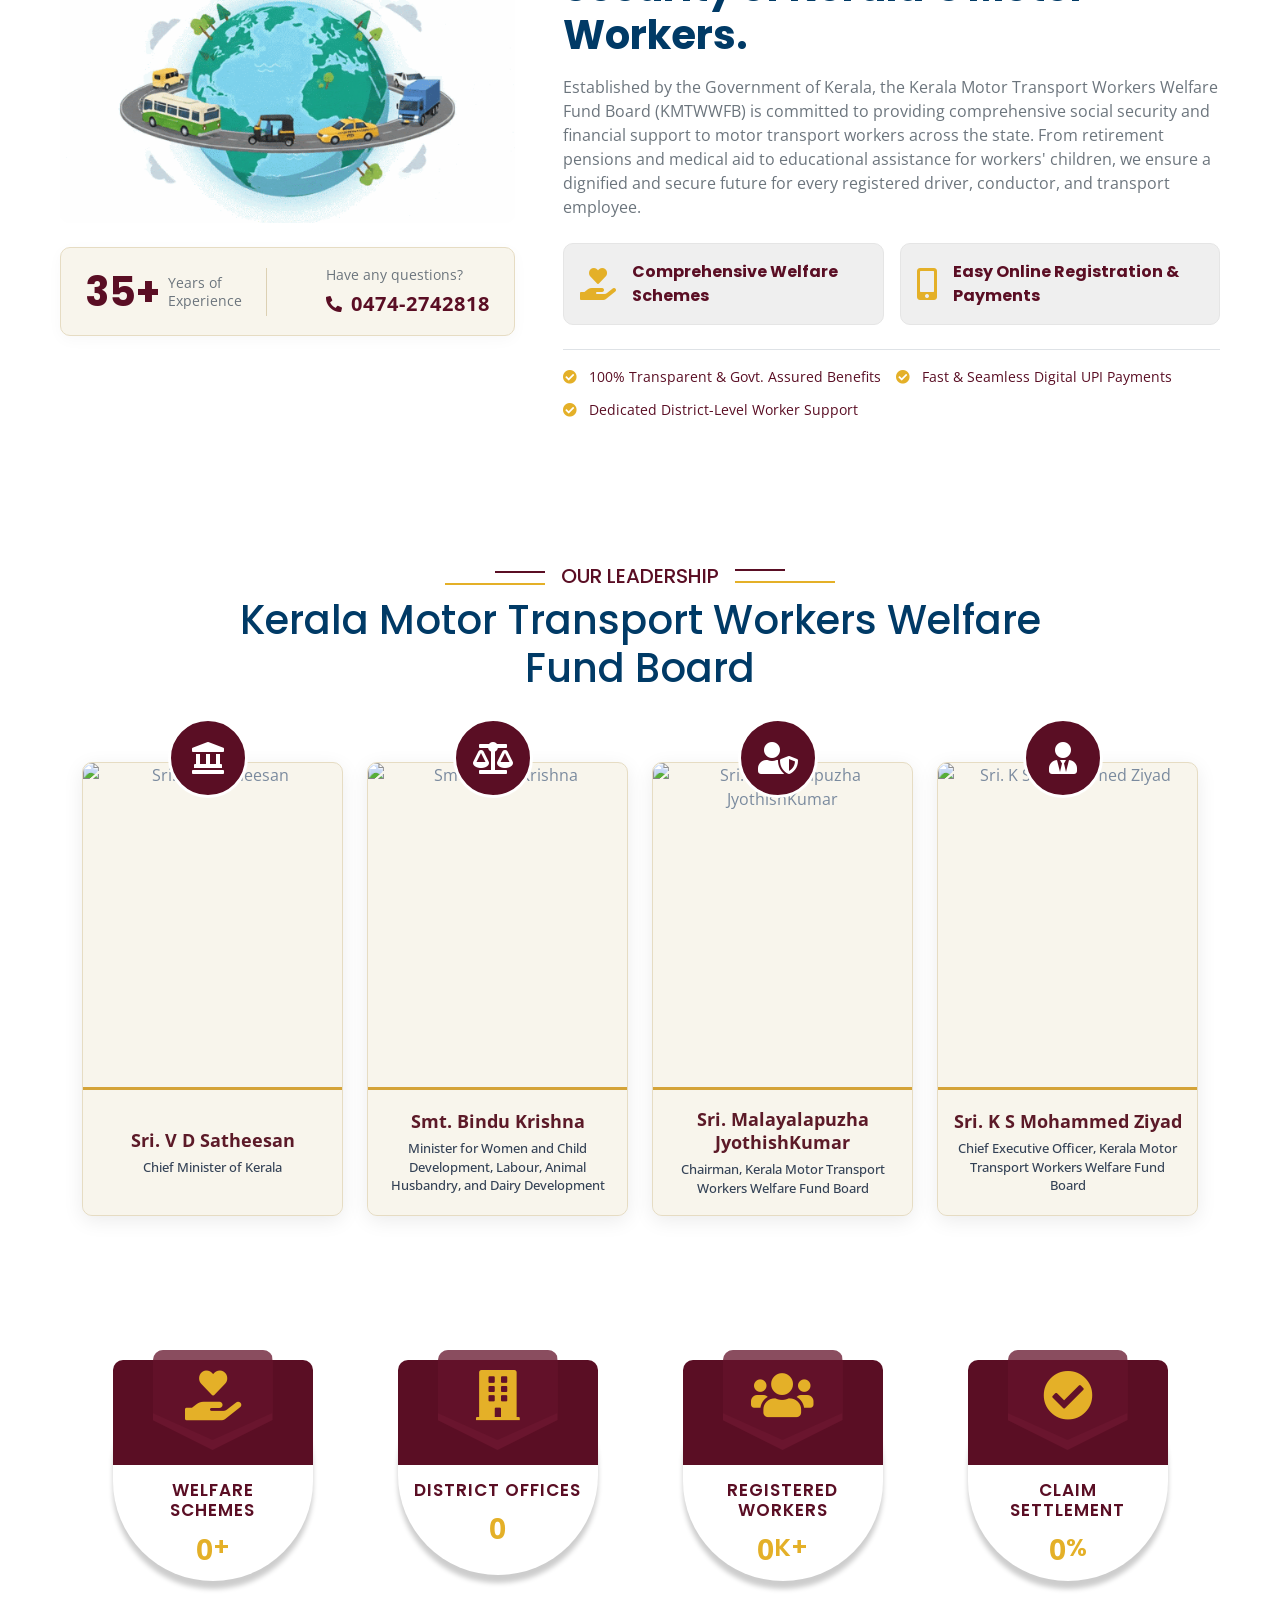
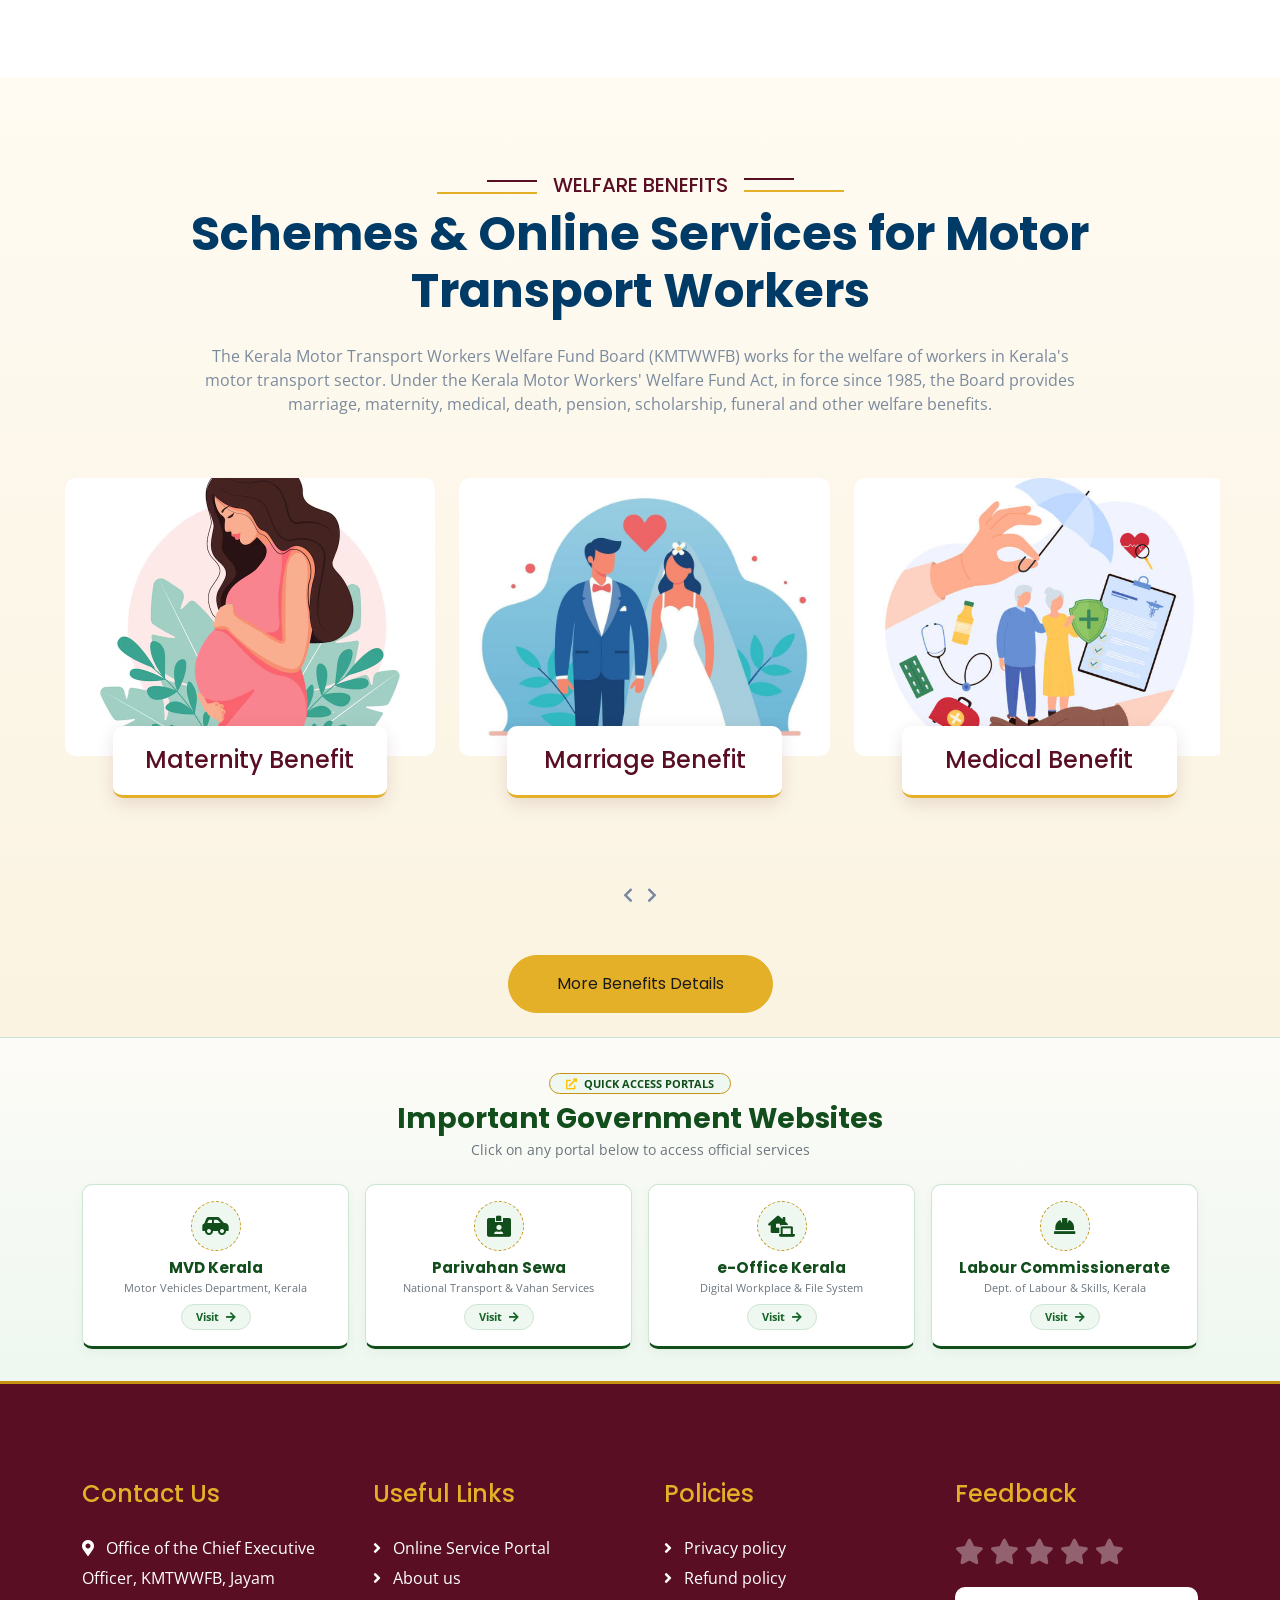
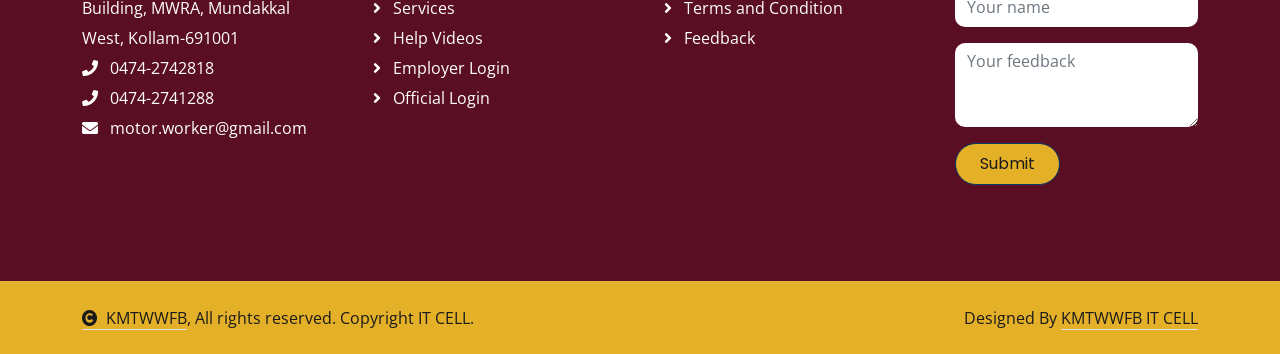
==== commit ad46fcd0: "Updated colors" ====
--- a/index.html
+++ b/index.html
@@ -1086,162 +1086,14 @@
         </form>
     </div>
 </div>
-<!-- KMTWWFB Animated Frontend Helpdesk Chatbot End -->
-<script>
-    document.addEventListener("DOMContentLoaded", function () {
-        const toggleBtn = document.getElementById("kmtChatToggle");
-        const closeBtn = document.getElementById("kmtChatClose");
-        const clearBtn = document.getElementById("kmtChatClear");
-        const chatWindow = document.getElementById("kmtChatWindow");
-        const chatForm = document.getElementById("kmtChatForm");
-        const chatInput = document.getElementById("kmtChatInput");
-        const messagesBox = document.getElementById("kmtChatMessages");
-        const typingIndicator = document.getElementById("kmtTypingIndicator");
-    
-        const initialHTML = messagesBox.innerHTML;
-    
-        // Original Replies + Sub-menu Replies for Other Options
-        const botReplies = {
-            registration: "📝 <strong>Registration:</strong> തൊഴിലാളികൾക്കും വാഹന ഉടമകൾക്കും <a href='https://kmtwwfb.kerala.gov.in/index.php' target='_blank' class='fw-bold text-success'>Online Service Portal</a> വഴി രജിസ്റ്റർ ചെയ്യാം. ആവശ്യമായ രേഖകൾ: Driving License, RC Book, Aadhaar, Bank Passbook.",
-            payment: "💳 <strong>Online Payment:</strong> പ്രതിമാസ ക്ഷേമനിധി അംശാദായം (Contribution) UPI, Debit Card, Net Banking എന്നിവ വഴി <a href='https://kmtwwfb.kerala.gov.in/index.php' target='_blank' class='fw-bold text-success'>KMTWWFB Portal</a> വഴി നേരിട്ട് അടയ്ക്കാവുന്നതാണ്.",
-            schemes: "🛡️ <strong>Welfare Schemes:</strong> പെൻഷൻ, ചികിത്സാ സഹായം, വിവാഹ ധനസഹായം, പ്രസവാനുകൂല്യം, വിദ്യാഭ്യാസ സ്കോളർഷിപ്പ് എന്നിവ ലഭ്യമാണ്. കൂടുതൽ വിവരങ്ങൾക്ക് <a href='https://kmtwwfb.kerala.gov.in/index.php/onlineservice/services' class='fw-bold text-success'>Welfare Benefits</a> പേജ് സന്ദർശിക്കുക.",
-            hours: "⏰ <strong>Office Working Hours:</strong><br>• Corporation / Municipality: <strong>10:15 AM – 5:15 PM</strong><br>• Panchayat Area: <strong>10:00 AM – 5:00 PM</strong><br>(ഞായറാഴ്ചയും രണ്ടാം ശനിയാഴ്ചയും അവധി).",
-            contact: "📞 <strong>Head Office (Kollam):</strong><br>Jayam Building, Mundakkal West, Kollam - 691001.<br>ഫോൺ: <a href='tel:04742742818' class='fw-bold text-success'>0474-2742818</a>, <a href='tel:04742741288' class='fw-bold text-success'>0474-2741288</a>.",
-    
-            // Sub-options inside "Other Options"
-            emp_reg: "👷 <strong>Employee Registration:</strong><br>മോട്ടോർ തൊഴിലാളികൾക്ക് <strong>Form 1</strong> പ്രകാരം <a href='employee.html' target='_blank' class='fw-bold text-success'>Employee Registration Detailes</a> വഴി അപേക്ഷിക്കാം.<br>• രേഖകൾ: Driving License / Badge, Aadhaar, Photo, Bank Passbook.",
-            veh_reg: "🚌 <strong>Vehicle Registration:</strong><br>വാഹന ഉടമകൾക്ക് <strong>Form 2 &amp; Form 3</strong> പ്രകാരം <a href='vehicle.html' target='_blank' class='fw-bold text-success'>Vehicle Registration detailes</a> വഴി വാഹനം രജിസ്റ്റർ ചെയ്യാം.<br>• രേഖകൾ: Vehicle RC Book, Permit, Insurance.",
-            app_status: "🔍 <strong>Application Status:</strong><br>നിങ്ങളുടെ അപേക്ഷയുടെ നിലവിലെ സ്ഥിതി (Pending / Approved) അറിയാൻ <a href='status.html' target='_blank' class='fw-bold text-success'>KMTWWFB Portal</a>-ൽ Application Number അല്ലെങ്കിൽ Mobile Number നൽകി പരിശോധിക്കാവുന്നതാണ്.",
-            pay_details: "🧾 <strong>Payment Details &amp; Receipt:</strong><br>അടച്ച അംശാദായത്തിന്റെ വിവരങ്ങളും രസീതും (Receipt) ഡൗൺലോഡ് ചെയ്യാൻ <a href='payment.html' target='_blank' class='fw-bold text-success'>Payment Detailes</a> അല്ലെങ്കിൽ <strong>KMTWWFB Mobile App</strong> ഉപയോഗിക്കുക."
-        };
-    
-        function toggleChat(forceState) {
-            const isOpen = typeof forceState === "boolean" ? forceState : !chatWindow.classList.contains("open");
-            chatWindow.classList.toggle("open", isOpen);
-            toggleBtn.classList.toggle("is-open", isOpen);
-            if (isOpen) setTimeout(() => chatInput.focus(), 250);
-        }
-    
-        toggleBtn.addEventListener("click", () => toggleChat());
-        closeBtn.addEventListener("click", () => toggleChat(false));
-    
-        function appendUserMessage(text) {
-            const div = document.createElement("div");
-            div.className = "user-msg";
-            div.textContent = text;
-            messagesBox.appendChild(div);
-            messagesBox.scrollTop = messagesBox.scrollHeight;
-        }
-    
-        function appendBotMessageWithTyping(htmlText, callback) {
-            typingIndicator.style.display = "block";
-            messagesBox.scrollTop = messagesBox.scrollHeight;
-    
-            setTimeout(() => {
-                typingIndicator.style.display = "none";
-                const row = document.createElement("div");
-                row.className = "bot-msg-row";
-                row.innerHTML = `<div class="mini-bot-icon"><i class="fas fa-headset"></i></div><div class="bot-msg">${htmlText}</div>`;
-                messagesBox.appendChild(row);
-                if (typeof callback === "function") callback();
-                messagesBox.scrollTop = messagesBox.scrollHeight;
-            }, 450);
-        }
-    
-        // Show Sub-Menu Options when "Other Options" is clicked
-        function showOtherOptionsMenu() {
-            const subBox = document.createElement("div");
-            subBox.className = "sub-options-box mt-1";
-            subBox.innerHTML = `
-                <div class="small fw-bold mb-2" style="color: #124D1C;">
-                    <i class="fas fa-folder-open text-warning me-1"></i> Select a Service Option:
-                </div>
-                <div class="d-flex flex-wrap gap-2">
-                    <button type="button" class="quick-chip sub-chip" data-q="emp_reg">
-                        <i class="fas fa-user-plus text-warning me-1"></i> Employee Registration
-                    </button>
-                    <button type="button" class="quick-chip sub-chip" data-q="veh_reg">
-                        <i class="fas fa-bus text-warning me-1"></i> Vehicle Registration
-                    </button>
-                    <button type="button" class="quick-chip sub-chip" data-q="app_status">
-                        <i class="fas fa-search-location text-warning me-1"></i> Application Status
-                    </button>
-                    <button type="button" class="quick-chip sub-chip" data-q="pay_details">
-                        <i class="fas fa-file-invoice-dollar text-warning me-1"></i> Payment Details
-                    </button>
-                    <button type="button" class="quick-chip other-options-trigger back-main-chip">
-                        <i class="fas fa-arrow-left me-1"></i> Back to Main Options
-                    </button>
-                </div>
-            `;
-            messagesBox.appendChild(subBox);
-    
-            subBox.querySelectorAll(".sub-chip").forEach(btn => {
-                btn.addEventListener("click", function () {
-                    const key = this.getAttribute("data-q");
-                    appendUserMessage(this.textContent.trim());
-                    appendBotMessageWithTyping(botReplies[key]);
-                });
-            });
-    
-            subBox.querySelector(".back-main-chip").addEventListener("click", function () {
-                appendUserMessage("Back to Main Options");
-                messagesBox.innerHTML = initialHTML;
-                bindChips(messagesBox);
-            });
-        }
-    
-        function getSmartResponse(text) {
-            const q = text.toLowerCase();
-            if (q.includes("status") || q.includes("track") || q.includes("application") || q.includes("അപേക്ഷ")) return botReplies.app_status;
-            if (q.includes("employee") || q.includes("worker") || q.includes("form 1")) return botReplies.emp_reg;
-            if (q.includes("vehicle") || q.includes("bus") || q.includes("auto") || q.includes("rc") || q.includes("വാഹനം")) return botReplies.veh_reg;
-            if (q.includes("receipt") || q.includes("history") || q.includes("payment detail")) return botReplies.pay_details;
-            if (q.includes("reg") || q.includes("join") || q.includes("രജിസ്റ്റർ")) return botReplies.registration;
-            if (q.includes("pay") || q.includes("upi") || q.includes("contribution") || q.includes("അംശാദായം")) return botReplies.payment;
-            if (q.includes("scheme") || q.includes("pension") || q.includes("scholarship") || q.includes("പെൻഷൻ")) return botReplies.schemes;
-            if (q.includes("time") || q.includes("hour") || q.includes("സമയം")) return botReplies.hours;
-            if (q.includes("contact") || q.includes("phone") || q.includes("kollam") || q.includes("നമ്പർ")) return botReplies.contact;
-            return "കൂടുതൽ വിവരങ്ങൾക്കായി <strong>0474-2742818</strong> എന്ന നമ്പറിൽ വിളിക്കുകയോ <strong>Other Options</strong> തിരഞ്ഞെടുക്കുകയോ ചെയ്യുക.";
-        }
-    
-        function bindChips(container) {
-            container.querySelectorAll(".quick-chip[data-q]").forEach(chip => {
-                chip.addEventListener("click", function () {
-                    const key = this.getAttribute("data-q");
-                    appendUserMessage(this.textContent.trim());
-                    appendBotMessageWithTyping(botReplies[key]);
-                });
-            });
-    
-            const otherBtn = container.querySelector("#btnOtherOptions");
-            if (otherBtn) {
-                otherBtn.addEventListener("click", function () {
-                    appendUserMessage("Other Options");
-                    appendBotMessageWithTyping("താഴെ കാണുന്ന സേവനങ്ങളിൽ ആവശ്യമുള്ളത് തിരഞ്ഞെടുക്കുക:", showOtherOptionsMenu);
-                });
-            }
-        }
-    
-        bindChips(messagesBox);
-    
-        clearBtn.addEventListener("click", () => {
-            messagesBox.innerHTML = initialHTML;
-            bindChips(messagesBox);
-        });
-    
-        chatForm.addEventListener("submit", function (e) {
-            e.preventDefault();
-            const userText = chatInput.value.trim();
-            if (!userText) return;
-            appendUserMessage(userText);
-            chatInput.value = "";
-            appendBotMessageWithTyping(getSmartResponse(userText));
-        });
-    });
-    </script>
-    <script src="js/language.js"></script>
-    <script src="js/chatbot.js"></script>
+<!-- Template Javascript -->
+<script src="js/main.js"></script>
+<script src="js/chatbot.js"></script>
+<script src="js/language.js"></script>
+
+</body>
+</html>
+   
     </body>
 
 </html>
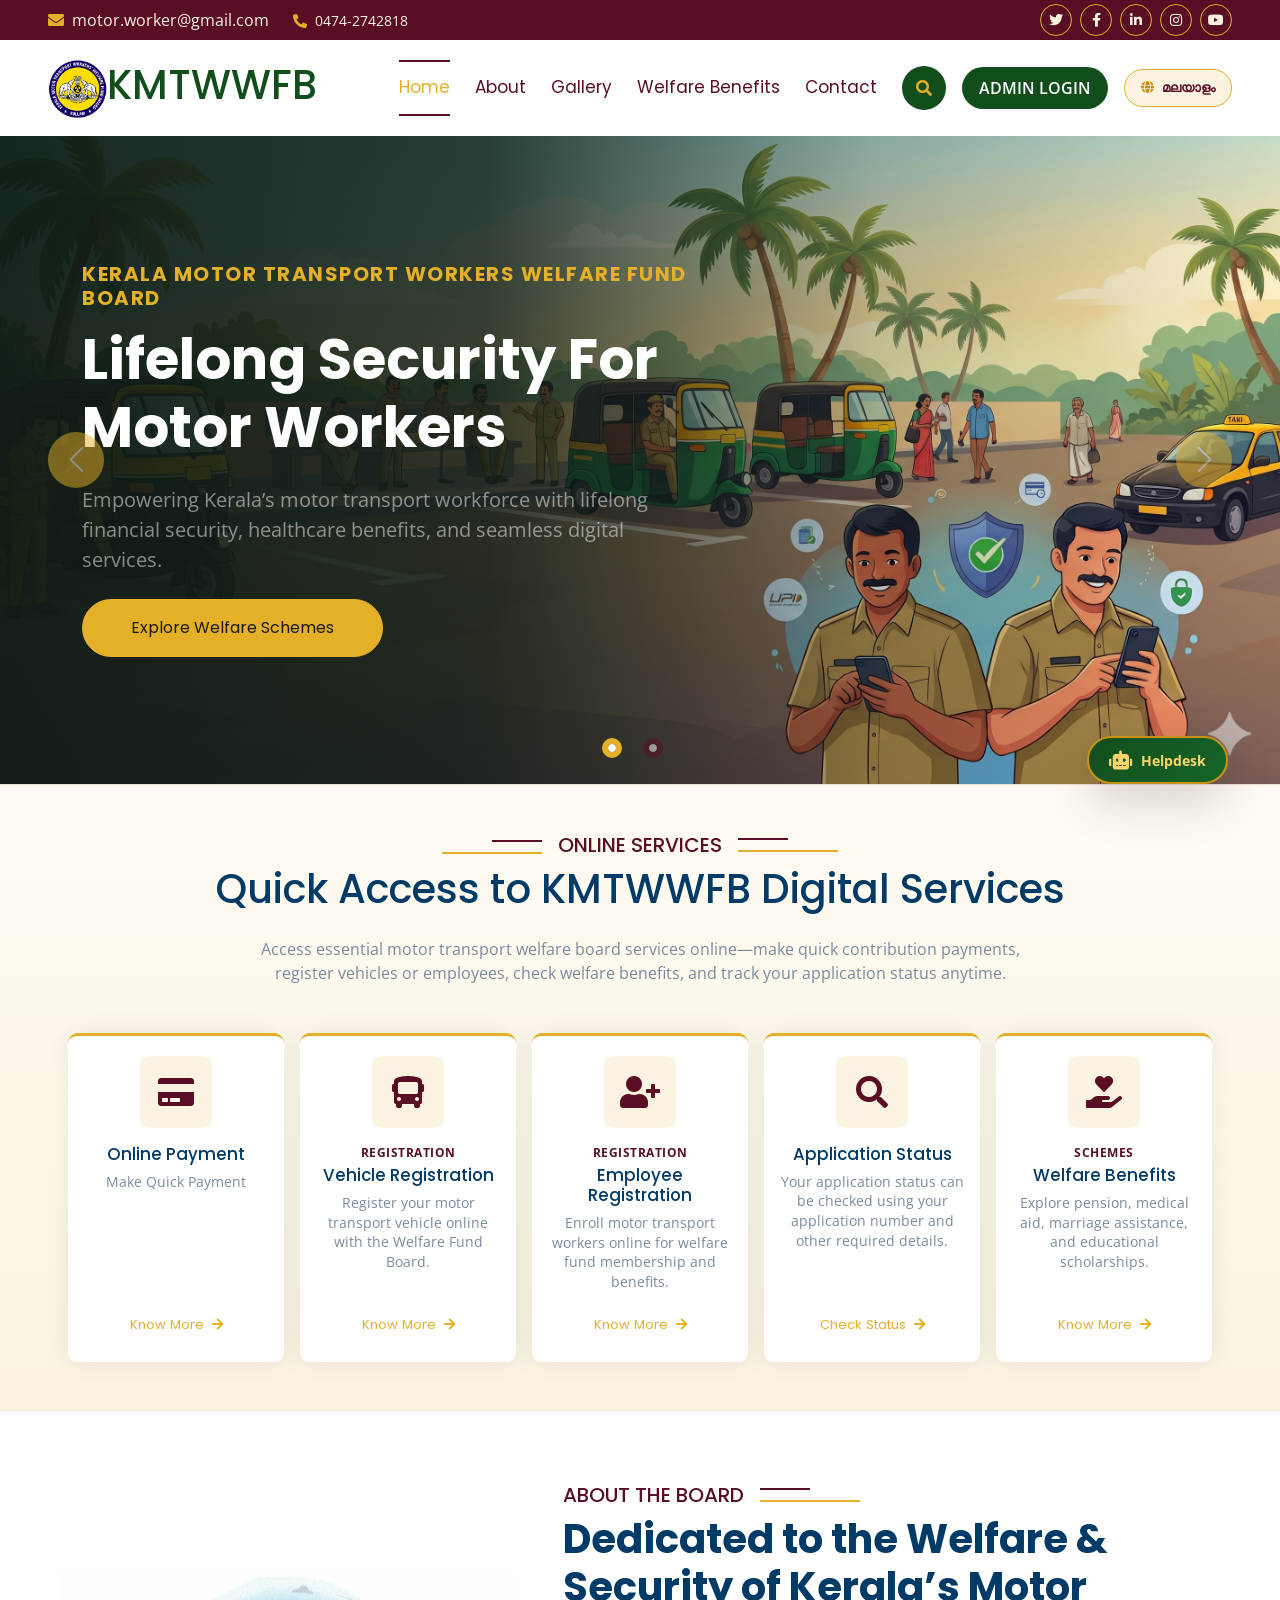
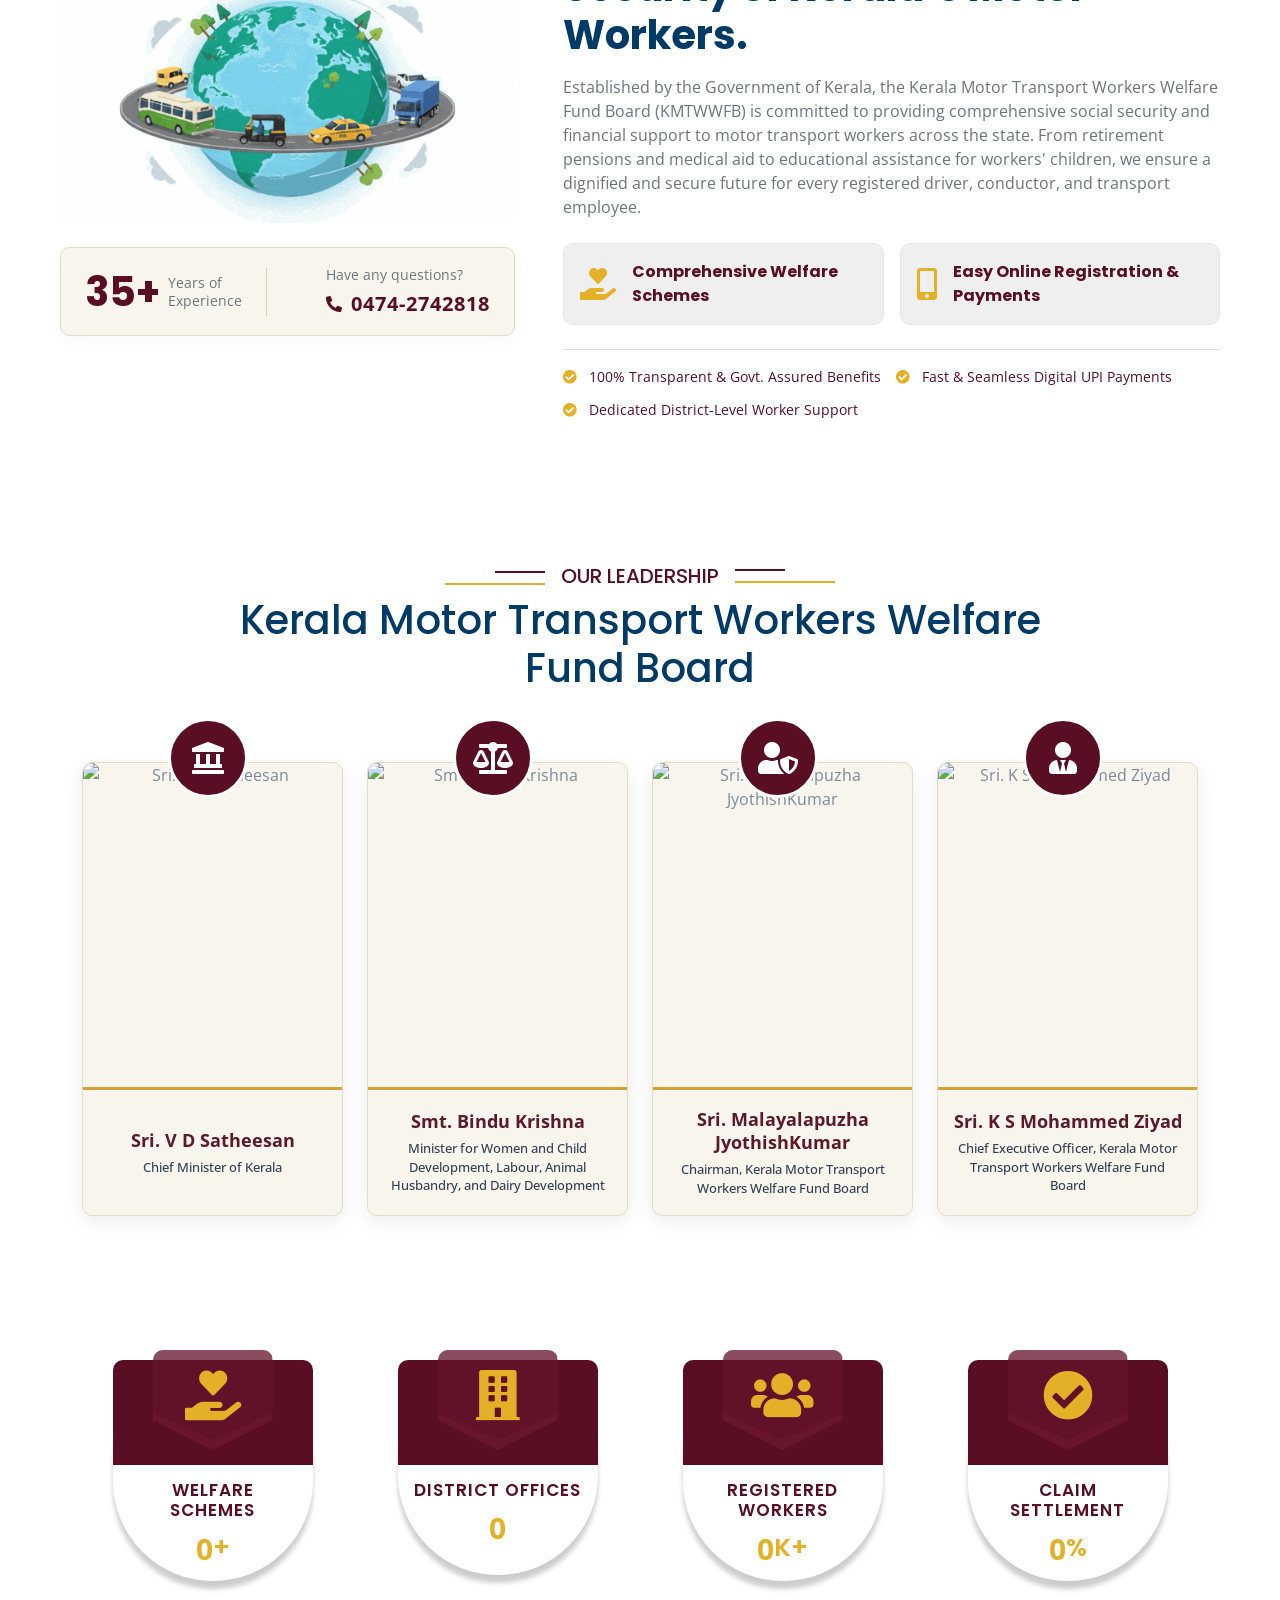
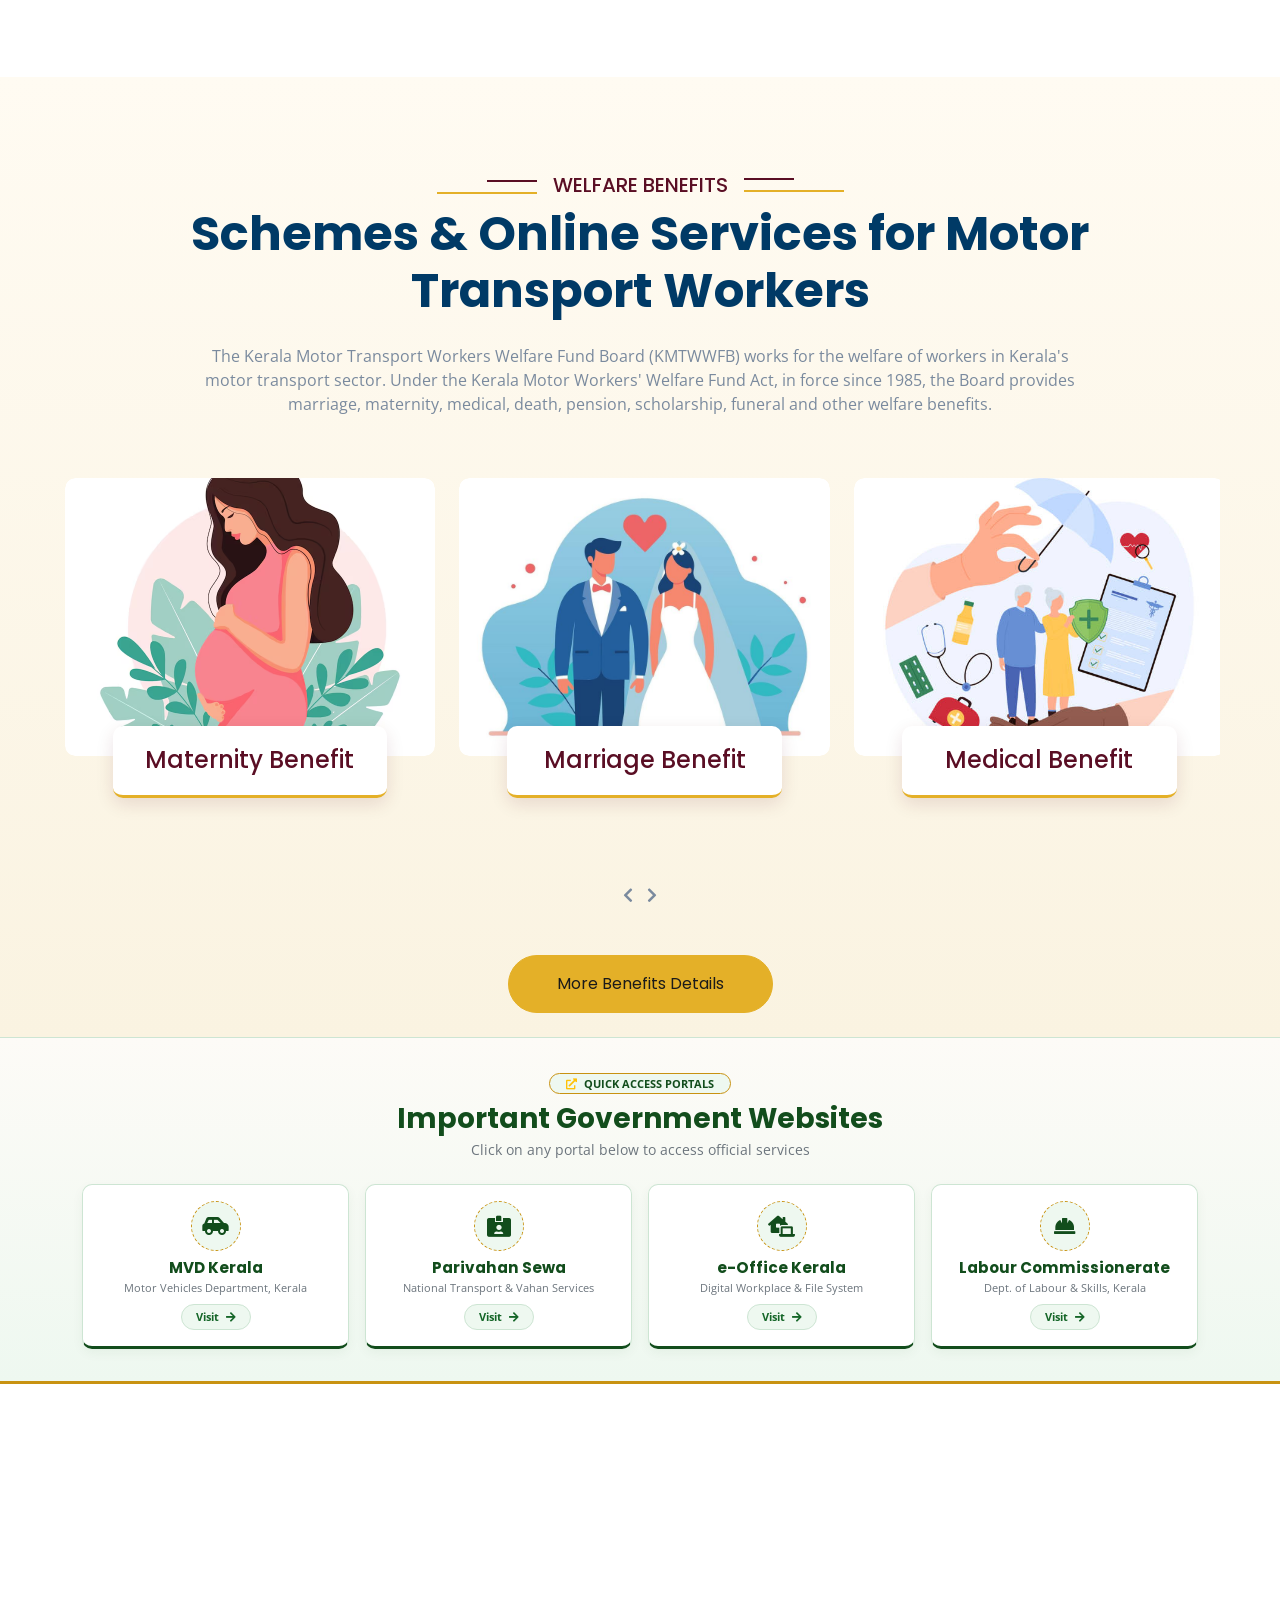
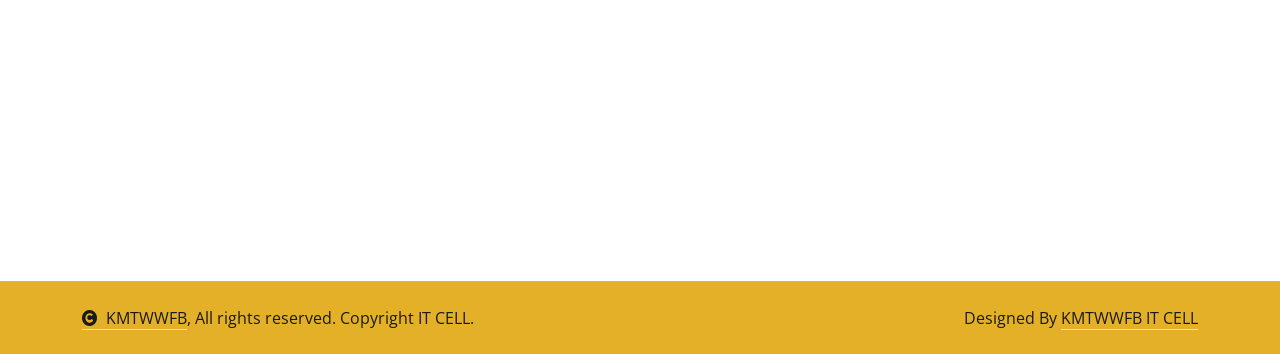
==== commit 3e03c0f4: "Updated colors" ====
--- a/index.html
+++ b/index.html
@@ -483,163 +483,177 @@
 </div>
 <!-- Counter Facts End -->
 
-           <!-- Services Start -->
-           <div class="container-fluid service overflow-hidden pt-5">
-
-            <!-- 1) Title: normal width -->
-            <div class="container pt-5">
-                <div class="section-title text-center mb-5 wow fadeInUp" data-wow-delay="0.1s">
-                    <div class="sub-style">
-                        <h5 class="sub-title text-primary px-3">Welfare Benefits</h5>
-                    </div>
-                    <h1 class="display-5 mb-4">Schemes &amp; Online Services for Motor Transport Workers</h1>
-                    <p class="mb-0">The Kerala Motor Transport Workers Welfare Fund Board (KMTWWFB) works for the welfare of workers in Kerala's motor transport sector. Under the Kerala Motor Workers' Welfare Fund Act, in force since 1985, the Board provides marriage, maternity, medical, death, pension, scholarship, funeral and other welfare benefits.</p>
-                </div>
-            </div>
-
-            <!-- 2) Carousel: FULL WIDTH -->
-            <div class="container-fluid px-3 px-lg-5 mt-5">
-                <div class="owl-carousel service-carousel wow fadeInUp" data-wow-delay="0.2s">
-                    <div class="service-item">
-                        <div class="service-inner">
-                            <div class="service-img">
-                                <img src="img/education.jpg" class="img-fluid w-100 rounded" alt="Educational Benefit">
-                            </div>
-                            <div class="service-title">
-                                <div class="service-title-name">
-                                    <div class="service-badge text-center rounded p-3 mx-5 mb-4">
-                                        <a href="#" class="h4 mb-0">Educational Benefit</a>
-                                    </div>
-                                </div>
-                                <div class="service-content pb-4">
-                                    <a href="#"><h4 class="text-white mb-4 py-3">Educational Benefit</h4></a>
-                                    <div class="px-4">
-                                        <p class="mb-4">Discover our educational scholarship programs, designed to support and empower students in pursuing their academic goals and dreams.</p>
-                                        <a class="btn btn-primary border-secondary rounded-pill py-3 px-5" href="#">Explore More</a>
-                                    </div>
-                                </div>
-                            </div>
-                        </div>
-                    </div>
-                    <div class="service-item">
-                        <div class="service-inner">
-                            <div class="service-img">
-                                <img src="img/meternity.jpg" class="img-fluid w-100 rounded" alt="Maternity Benefit">
-                            </div>
-                            <div class="service-title">
-                                <div class="service-title-name">
-                                    <div class="service-badge text-center rounded p-3 mx-5 mb-4">
-                                        <a href="#" class="h4 mb-0">Maternity Benefit</a>
-                                    </div>
-                                </div>
-                                <div class="service-content pb-4">
-                                    <a href="#"><h4 class="text-white mb-4 py-3">Maternity Benefit</h4></a>
-                                    <div class="px-4">
-                                        <p class="mb-4">Learn more about our maternity benefit program, designed to provide support and assistance to expecting mothers during this important phase of their lives.</p>
-                                        <a class="btn btn-primary border-secondary rounded-pill py-3 px-5" href="#">Explore More</a>
-                                    </div>
-                                </div>
-                            </div>
-                        </div>
-                    </div>
-                    <div class="service-item">
-                        <div class="service-inner">
-                            <div class="service-img">
-                                <img src="img/marriagE.jpg" class="img-fluid w-100 rounded" alt="Marriage Benefit">
-                            </div>
-                            <div class="service-title">
-                                <div class="service-title-name">
-                                    <div class="service-badge text-center rounded p-3 mx-5 mb-4">
-                                        <a href="#" class="h4 mb-0">Marriage Benefit</a>
-                                    </div>
-                                </div>
-                                <div class="service-content pb-4">
-                                    <a href="#"><h4 class="text-white mb-4 py-3">Marriage Benefit</h4></a>
-                                    <div class="px-4">
-                                        <p class="mb-4">Explore our marriage benefit program, offering support and assistance to couples as they embark on this significant journey together.</p>
-                                        <a class="btn btn-primary border-secondary rounded-pill py-3 px-5" href="#">Explore More</a>
-                                    </div>
-                                </div>
-                            </div>
-                        </div>
-                    </div>
-                    <div class="service-item">
-                        <div class="service-inner">
-                            <div class="service-img">
-                                <img src="img/Medical Benefit.jpg" class="img-fluid w-100 rounded" alt="Medical / Death Benefit">
-                            </div>
-                            <div class="service-title">
-                                <div class="service-title-name">
-                                    <div class="service-badge text-center rounded p-3 mx-5 mb-4">
-                                        <a href="#" class="h4 mb-0">Medical Benefit</a>
-                                    </div>
-                                </div>
-                                <div class="service-content pb-4">
-                                    <a href="#"><h4 class="text-white mb-4 py-3">Medical Benefit</h4></a>
-                                    <div class="px-4">
-                                        <p class="mb-4">Explore our medical treatment program, providing financial support and assistance for medical treatments of members.</p>
-                                        <a class="btn btn-primary border-secondary rounded-pill py-3 px-5" href="#">Explore More</a>
-                                    </div>
-                                </div>
-                            </div>
-                        </div>
-                    </div>
-                    <div class="service-item">
-                        <div class="service-inner">
-                            <div class="service-img">
-                                <img src="img/Accidental Death Benefit.webp" class="img-fluid w-100 rounded" alt="Accidental Death Benefit">
-                            </div>
-                            <div class="service-title">
-                                <div class="service-title-name">
-                                    <div class="service-badge text-center rounded p-3 mx-5 mb-4">
-                                        <a href="#" class="h4 mb-0">Accidental Death Benefit</a>
-                                    </div>
-                                </div>
-                                <div class="service-content pb-4">
-                                    <a href="#"><h4 class="text-white mb-4 py-3">Accidental Death Benefit</h4></a>
-                                    <div class="px-4">
-                                        <p class="mb-4">Discover our accidental death benefit program, offering financial assistance and support to the families of members in the unfortunate event of an accidental death.</p>
-                                        <a class="btn btn-primary border-secondary rounded-pill py-3 px-5" href="#">Explore More</a>
-                                    </div>
-                                </div>
-                            </div>
-                        </div>
-                    </div>
-                    <div class="service-item">
-                        <div class="service-inner">
-                            <div class="service-img">
-                                <img src="img/pension.jpeg" class="img-fluid w-100 rounded" alt="Pension">
-                            </div>
-                            <div class="service-title">
-                                <div class="service-title-name">
-                                    <div class="service-badge text-center rounded p-3 mx-5 mb-4">
-                                        <a href="#" class="h4 mb-0">Pension</a>
-                                    </div>
-                                </div>
-                                <div class="service-content pb-4">
-                                    <a href="#"><h4 class="text-white mb-4 py-3">Pension</h4></a>
-                                    <div class="px-4">
-                                        <p class="mb-4">Pension benefit for members of the fund who have completed the eligible period of membership.</p>
-                                        <a class="btn btn-primary border-secondary rounded-pill py-3 px-5" href="#">Explore More</a>
-                                    </div>
-                                </div>
-                            </div>
-                        </div>
-                    </div>
-                </div>
-            </div>
-
-            <!-- 3) Button: normal width -->
-            <div class="container pb-4">
-                <div class="row mt-5">
-                    <div class="col-12 d-flex justify-content-center wow fadeInUp" data-wow-delay="0.4s">
-                        <a class="btn btn-primary border-secondary rounded-pill py-3 px-5" href="#">
-                            More Benefits Details
-                        </a>
-                    </div>
-                </div>
-            </div>
-        </div>
+       <!-- Services Start -->
+<div class="container-fluid service overflow-hidden pt-5">
+
+    <!-- 1) Title: normal width -->
+    <div class="container pt-5">
+        <div class="section-title text-center mb-5 wow fadeInUp" data-wow-delay="0.1s">
+            <div class="sub-style">
+                <h5 class="sub-title text-primary px-3">Welfare Benefits</h5>
+            </div>
+            <h1 class="display-5 mb-4">Schemes &amp; Online Services for Motor Transport Workers</h1>
+            <p class="mb-0">The Kerala Motor Transport Workers Welfare Fund Board (KMTWWFB) works for the welfare of workers in Kerala's motor transport sector. Under the Kerala Motor Workers' Welfare Fund Act, in force since 1985, the Board provides marriage, maternity, medical, death, pension, scholarship, funeral and other welfare benefits.</p>
+        </div>
+    </div>
+
+    <!-- 2) Carousel: FULL WIDTH -->
+    <div class="container-fluid px-3 px-lg-5 mt-5">
+        <div class="owl-carousel service-carousel wow fadeInUp" data-wow-delay="0.2s">
+            
+            <!-- 1. Educational Benefit -->
+            <div class="service-item">
+                <div class="service-inner">
+                    <div class="service-img">
+                        <img src="img/education.jpg" class="img-fluid w-100 rounded" alt="Educational Benefit">
+                    </div>
+                    <div class="service-title">
+                        <div class="service-title-name">
+                            <div class="service-badge text-center rounded p-3 mx-5 mb-4">
+                                <a href="welfare.html?scheme=scholarship" class="h4 mb-0">Educational Benefit</a>
+                            </div>
+                        </div>
+                        <div class="service-content pb-4">
+                            <a href="welfare.html?scheme=scholarship"><h4 class="text-white mb-4 py-3">Educational Benefit</h4></a>
+                            <div class="px-4">
+                                <p class="mb-4">Discover our educational scholarship programs, designed to support and empower students in pursuing their academic goals and dreams.</p>
+                                <a class="btn btn-primary border-secondary rounded-pill py-3 px-5" href="welfare.html?scheme=scholarship">Explore More</a>
+                            </div>
+                        </div>
+                    </div>
+                </div>
+            </div>
+
+            <!-- 2. Maternity Benefit -->
+            <div class="service-item">
+                <div class="service-inner">
+                    <div class="service-img">
+                        <img src="img/meternity.jpg" class="img-fluid w-100 rounded" alt="Maternity Benefit">
+                    </div>
+                    <div class="service-title">
+                        <div class="service-title-name">
+                            <div class="service-badge text-center rounded p-3 mx-5 mb-4">
+                                <a href="welfare.html?scheme=maternity" class="h4 mb-0">Maternity Benefit</a>
+                            </div>
+                        </div>
+                        <div class="service-content pb-4">
+                            <a href="welfare.html?scheme=maternity"><h4 class="text-white mb-4 py-3">Maternity Benefit</h4></a>
+                            <div class="px-4">
+                                <p class="mb-4">Learn more about our maternity benefit program, designed to provide support and assistance to expecting mothers during this important phase of their lives.</p>
+                                <a class="btn btn-primary border-secondary rounded-pill py-3 px-5" href="welfare.html?scheme=maternity">Explore More</a>
+                            </div>
+                        </div>
+                    </div>
+                </div>
+            </div>
+
+            <!-- 3. Marriage Benefit -->
+            <div class="service-item">
+                <div class="service-inner">
+                    <div class="service-img">
+                        <img src="img/marriagE.jpg" class="img-fluid w-100 rounded" alt="Marriage Benefit">
+                    </div>
+                    <div class="service-title">
+                        <div class="service-title-name">
+                            <div class="service-badge text-center rounded p-3 mx-5 mb-4">
+                                <a href="welfare.html?scheme=marriage" class="h4 mb-0">Marriage Benefit</a>
+                            </div>
+                        </div>
+                        <div class="service-content pb-4">
+                            <a href="welfare.html?scheme=marriage"><h4 class="text-white mb-4 py-3">Marriage Benefit</h4></a>
+                            <div class="px-4">
+                                <p class="mb-4">Explore our marriage benefit program, offering support and assistance to couples as they embark on this significant journey together.</p>
+                                <a class="btn btn-primary border-secondary rounded-pill py-3 px-5" href="welfare.html?scheme=marriage">Explore More</a>
+                            </div>
+                        </div>
+                    </div>
+                </div>
+            </div>
+
+            <!-- 4. Medical Benefit -->
+            <div class="service-item">
+                <div class="service-inner">
+                    <div class="service-img">
+                        <img src="img/Medical Benefit.jpg" class="img-fluid w-100 rounded" alt="Medical Benefit">
+                    </div>
+                    <div class="service-title">
+                        <div class="service-title-name">
+                            <div class="service-badge text-center rounded p-3 mx-5 mb-4">
+                                <a href="welfare.html?scheme=medical" class="h4 mb-0">Medical Benefit</a>
+                            </div>
+                        </div>
+                        <div class="service-content pb-4">
+                            <a href="welfare.html?scheme=medical"><h4 class="text-white mb-4 py-3">Medical Benefit</h4></a>
+                            <div class="px-4">
+                                <p class="mb-4">Explore our medical treatment program, providing financial support and assistance for medical treatments of employees.</p>
+                                <a class="btn btn-primary border-secondary rounded-pill py-3 px-5" href="welfare.html?scheme=medical">Explore More</a>
+                            </div>
+                        </div>
+                    </div>
+                </div>
+            </div>
+
+            <!-- 5. Accidental Death Benefit -->
+            <div class="service-item">
+                <div class="service-inner">
+                    <div class="service-img">
+                        <img src="img/Accidental Death Benefit.webp" class="img-fluid w-100 rounded" alt="Accidental Death Benefit">
+                    </div>
+                    <div class="service-title">
+                        <div class="service-title-name">
+                            <div class="service-badge text-center rounded p-3 mx-5 mb-4">
+                                <a href="welfare.html?scheme=accidental_death" class="h4 mb-0">Accidental Death Benefit</a>
+                            </div>
+                        </div>
+                        <div class="service-content pb-4">
+                            <a href="welfare.html?scheme=accidental_death"><h4 class="text-white mb-4 py-3">Accidental Death Benefit</h4></a>
+                            <div class="px-4">
+                                <p class="mb-4">Discover our accidental death benefit program, offering financial assistance and support to the families of employees in the unfortunate event of an accidental death.</p>
+                                <a class="btn btn-primary border-secondary rounded-pill py-3 px-5" href="welfare.html?scheme=accidental_death">Explore More</a>
+                            </div>
+                        </div>
+                    </div>
+                </div>
+            </div>
+
+            <!-- 6. Pension -->
+            <div class="service-item">
+                <div class="service-inner">
+                    <div class="service-img">
+                        <img src="img/pension.jpeg" class="img-fluid w-100 rounded" alt="Pension">
+                    </div>
+                    <div class="service-title">
+                        <div class="service-title-name">
+                            <div class="service-badge text-center rounded p-3 mx-5 mb-4">
+                                <a href="welfare.html" class="h4 mb-0">Pension</a>
+                            </div>
+                        </div>
+                        <div class="service-content pb-4">
+                            <a href="welfare.html"><h4 class="text-white mb-4 py-3">Pension</h4></a>
+                            <div class="px-4">
+                                <p class="mb-4">Pension benefit for employees of the fund who have completed the eligible period of service.</p>
+                                <a class="btn btn-primary border-secondary rounded-pill py-3 px-5" href="welfare.html">Explore More</a>
+                            </div>
+                        </div>
+                    </div>
+                </div>
+            </div>
+
+        </div>
+    </div>
+
+    <!-- 3) Button: normal width -->
+    <div class="container pb-4">
+        <div class="row mt-5">
+            <div class="col-12 d-flex justify-content-center wow fadeInUp" data-wow-delay="0.4s">
+                <a class="btn btn-primary border-secondary rounded-pill py-3 px-5" href="welfare.html">
+                    More Benefits Details
+                </a>
+            </div>
+        </div>
+    </div>
+</div>
+<!-- Services End -->
         <!-- Services End -->
 
 
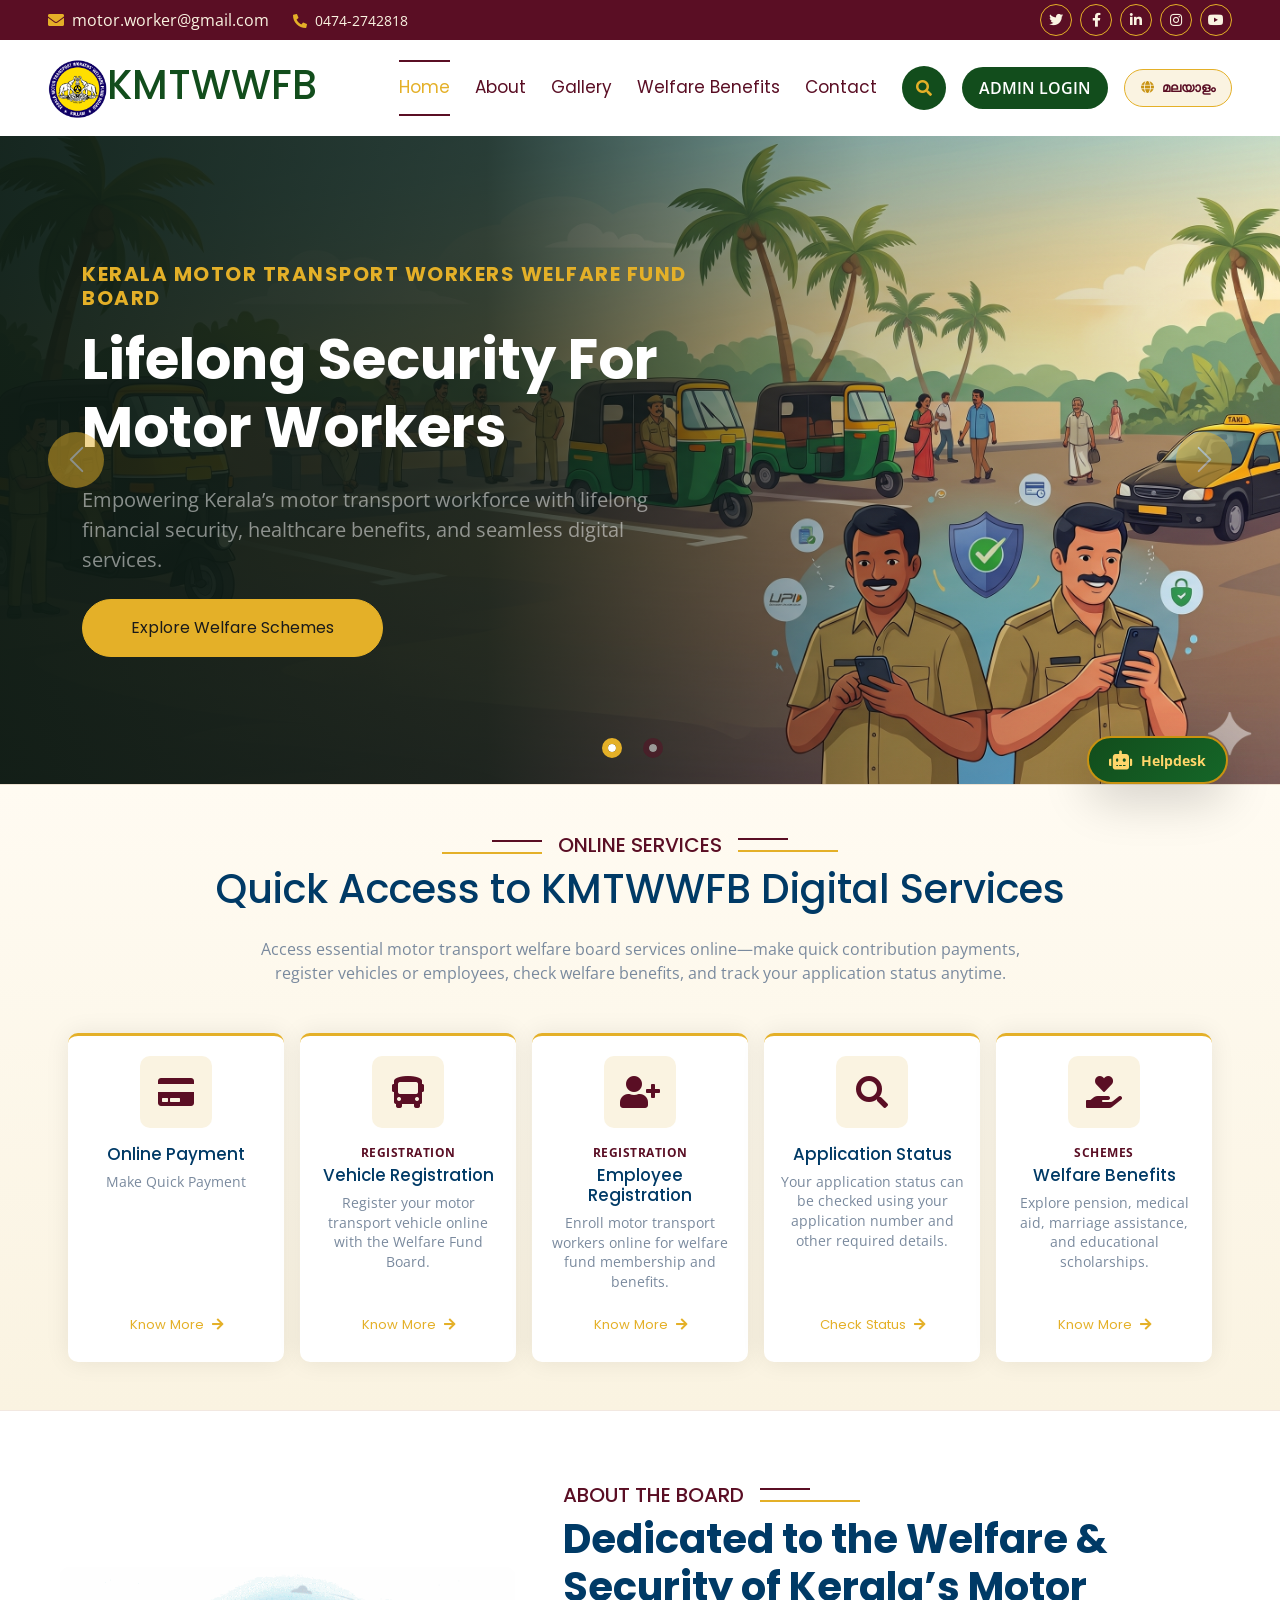
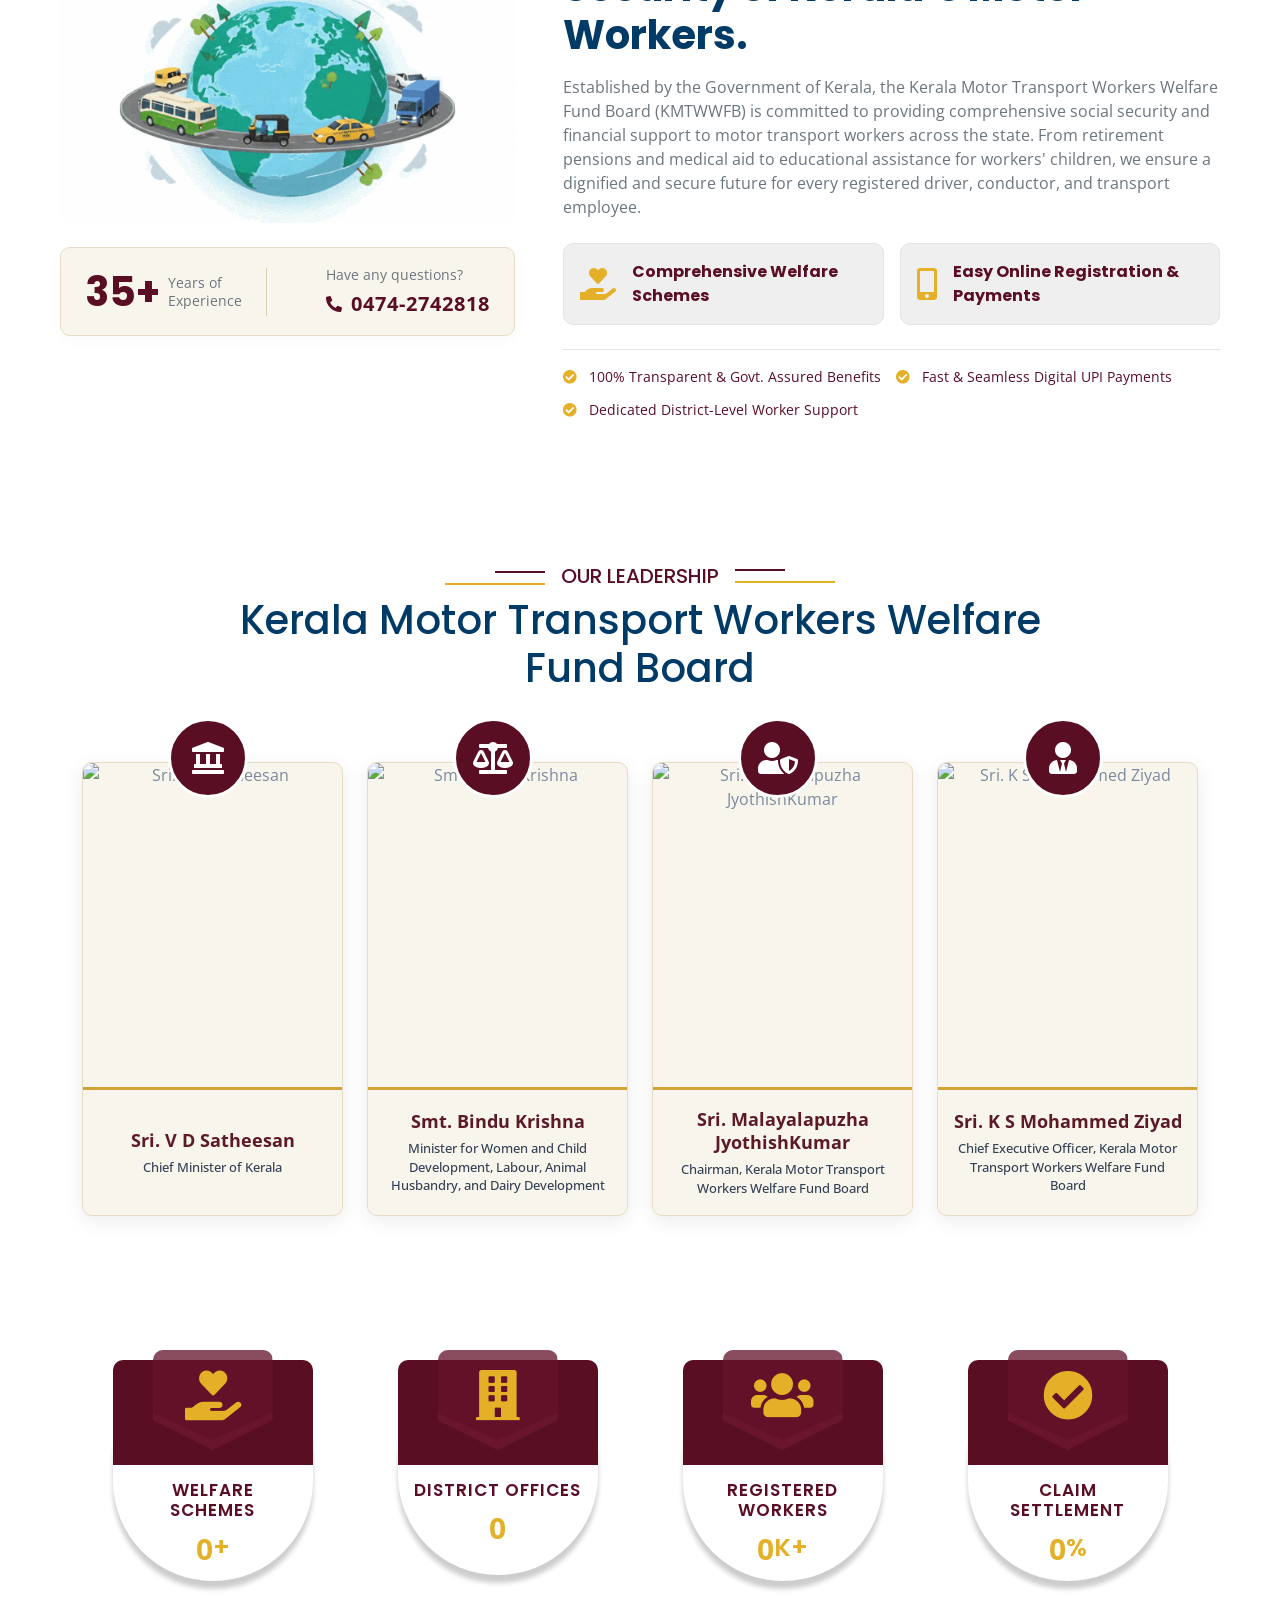
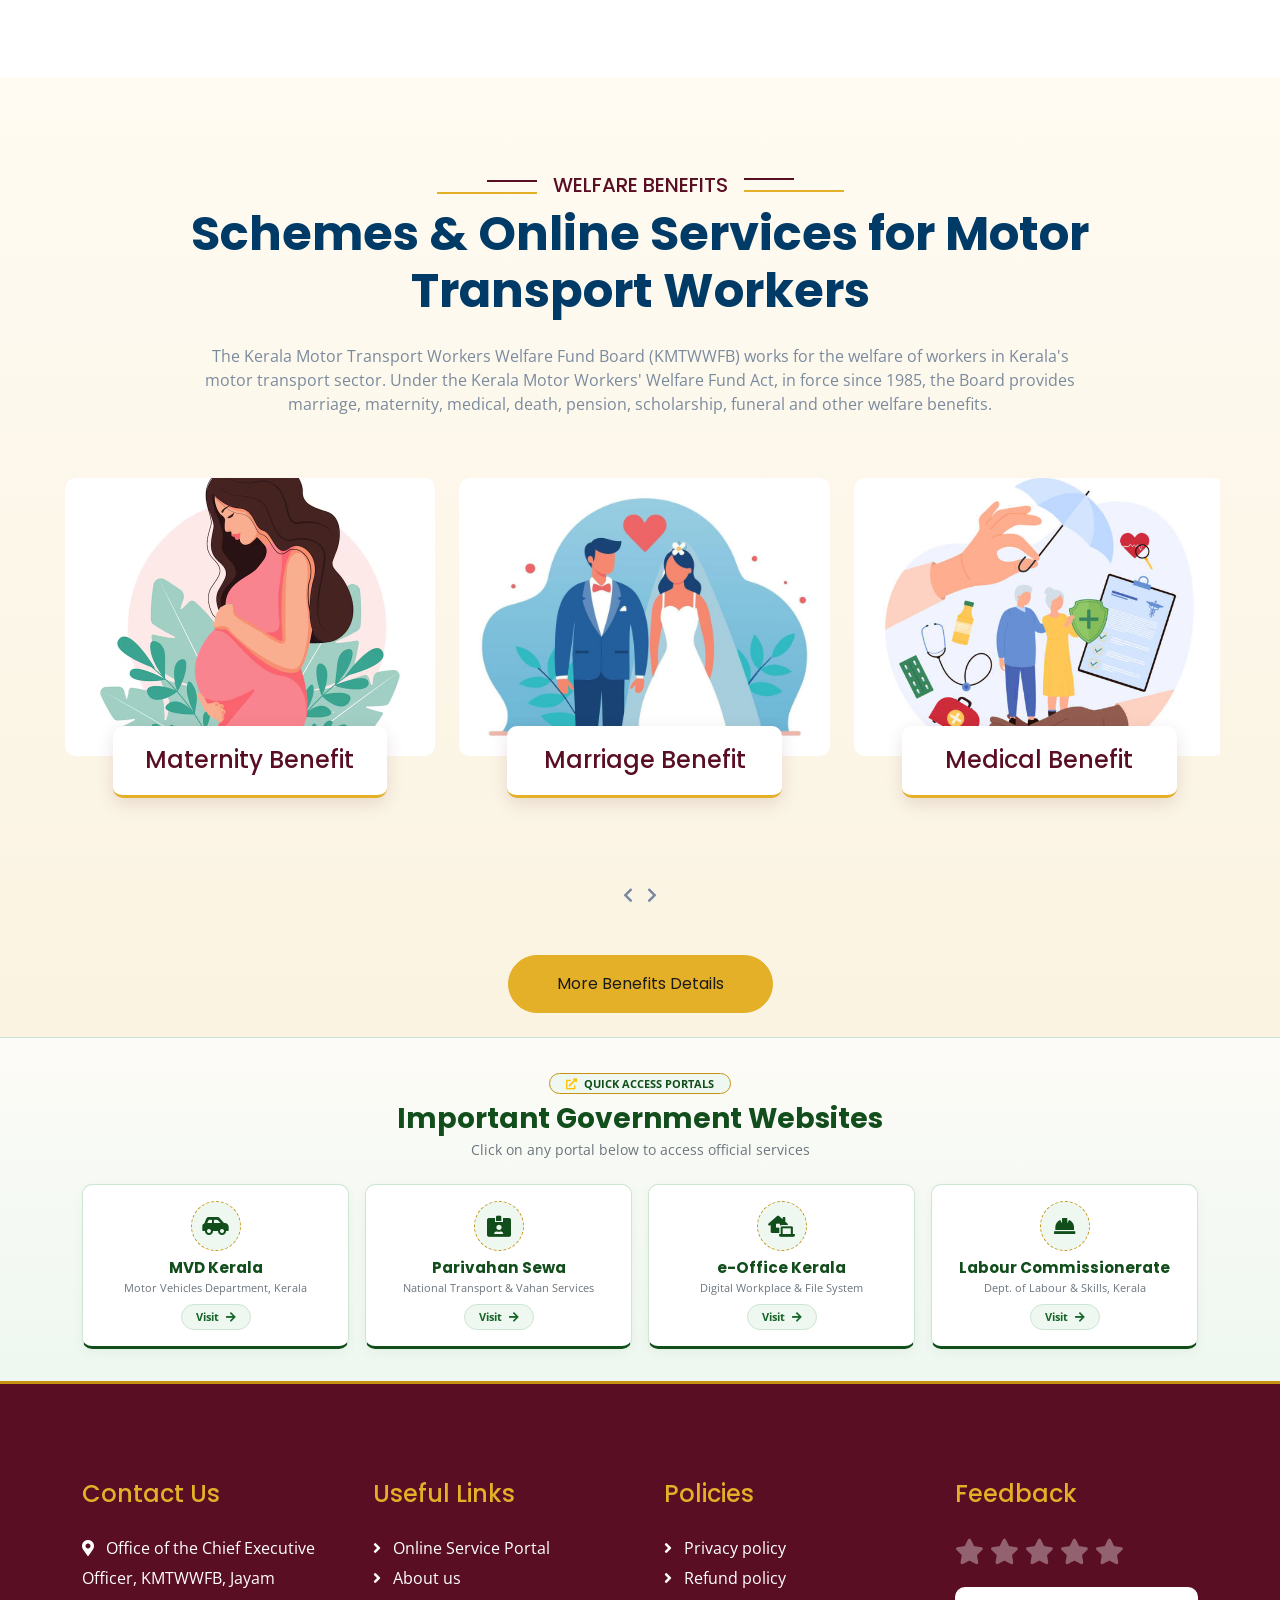
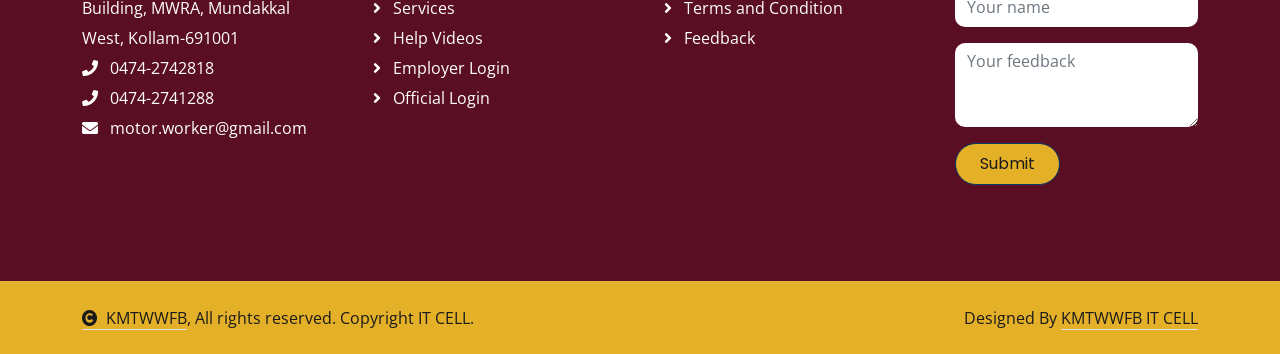
==== commit 02122f5e: "Updated colors" ====
--- a/index.html
+++ b/index.html
@@ -103,6 +103,11 @@
                     <button class="btn btn-md-square mb-3 mb-md-3 mb-lg-0 me-3" data-bs-toggle="modal" data-bs-target="#searchModal" style="background-color: #124D1C; color: #E4B028;"><i class="fas fa-search"></i></button>
                     <!-- <a href="" class="btn rounded-pill py-2 px-4 px-lg-3 mb-3 mb-md-3 mb-lg-0" style="background-color: #124D1C; color: #FFFFFF;">ADMIN LOGIN</a> -->
                     <a href="login.html" class="btn rounded-pill py-2 px-4 px-lg-3 mb-3 mb-md-3 mb-lg-0" style="background-color: #124D1C; color: #FFFFFF;">ADMIN LOGIN</a>
+                    <button type="button" id="kmtLangToggleBtn" class="btn rounded-pill py-2 px-3 ms-lg-3 mb-3 mb-md-3 mb-lg-0 fw-bold d-inline-flex align-items-center gap-2 notranslate kmt-lang-btn"
+    style="background-color: #FAF3E1; color: #5A0E24; border: 1.5px solid #E4B028; font-size: 13px; cursor: pointer;">
+    <i class="fas fa-globe" style="color: #C89211;"></i>
+    <span id="kmtLangBtnText">മലയാളം</span>
+</button>
                 </div>
             </nav>
         </div>
